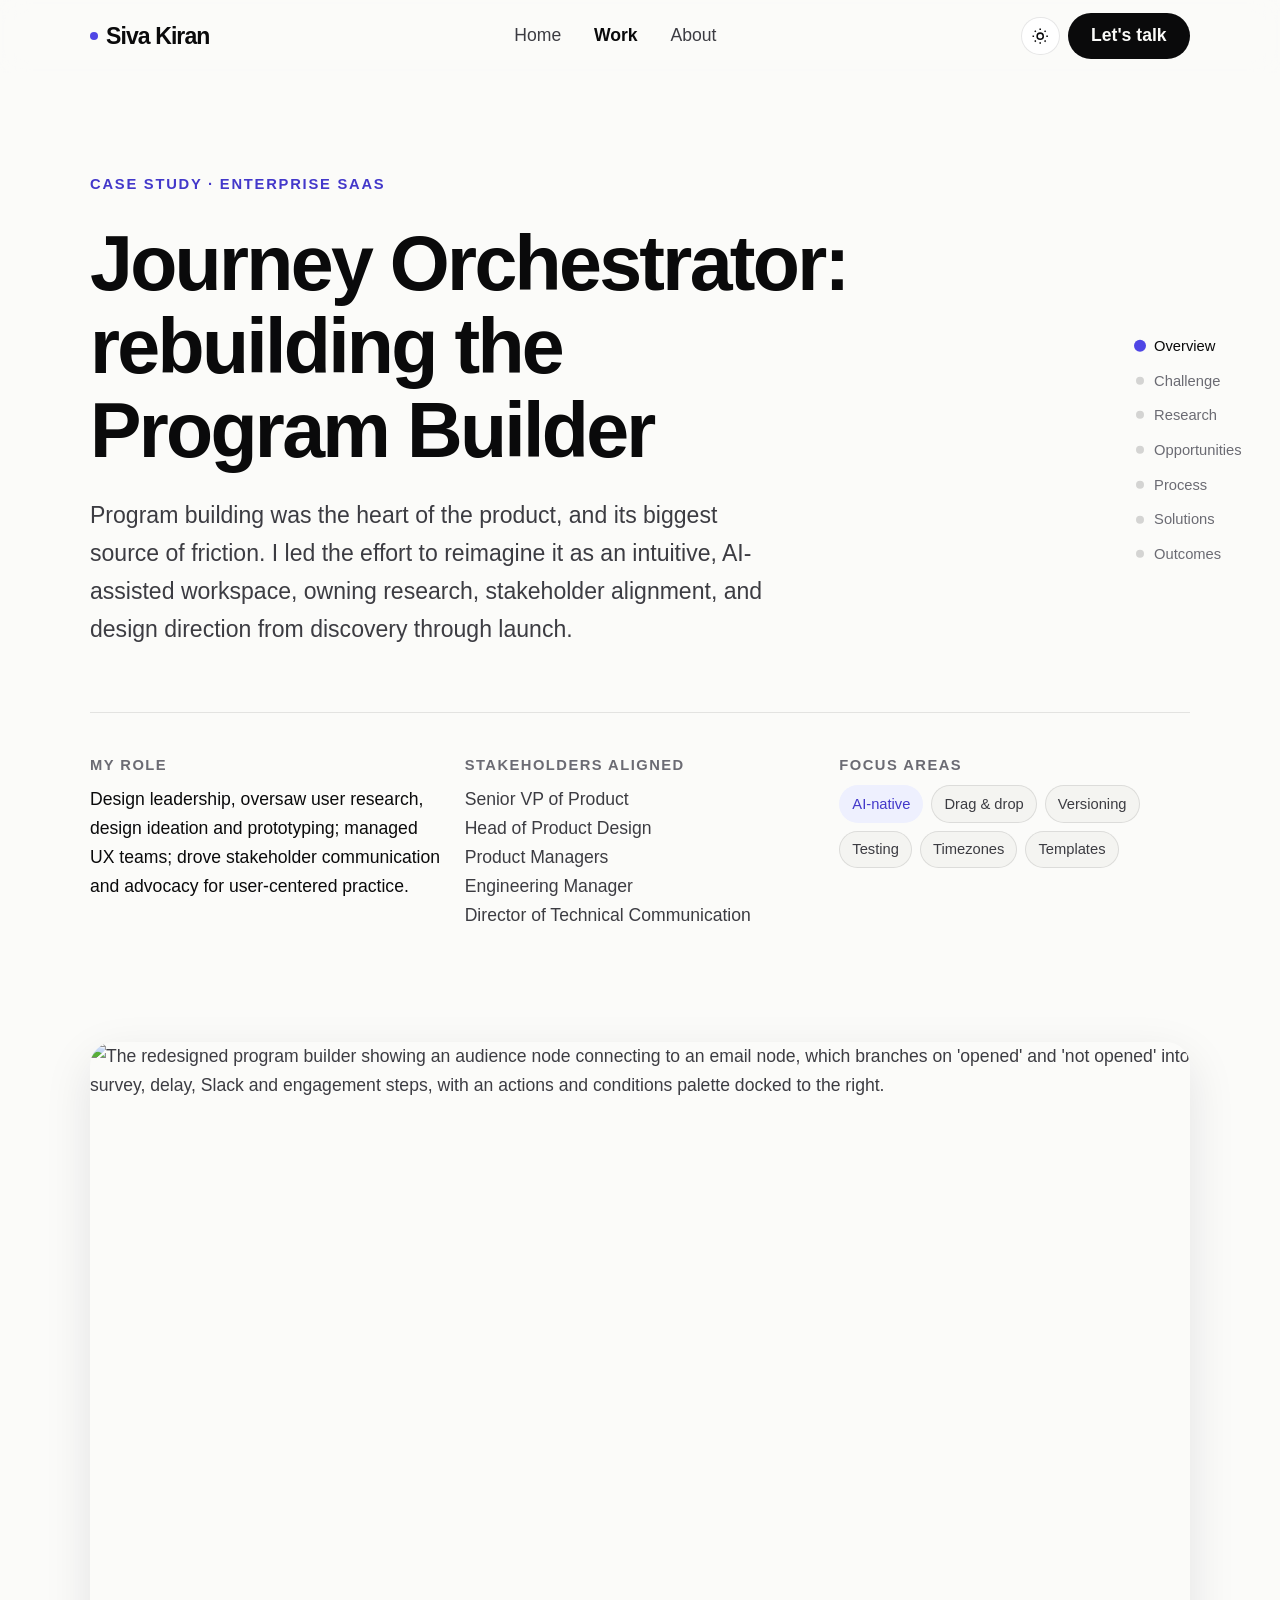
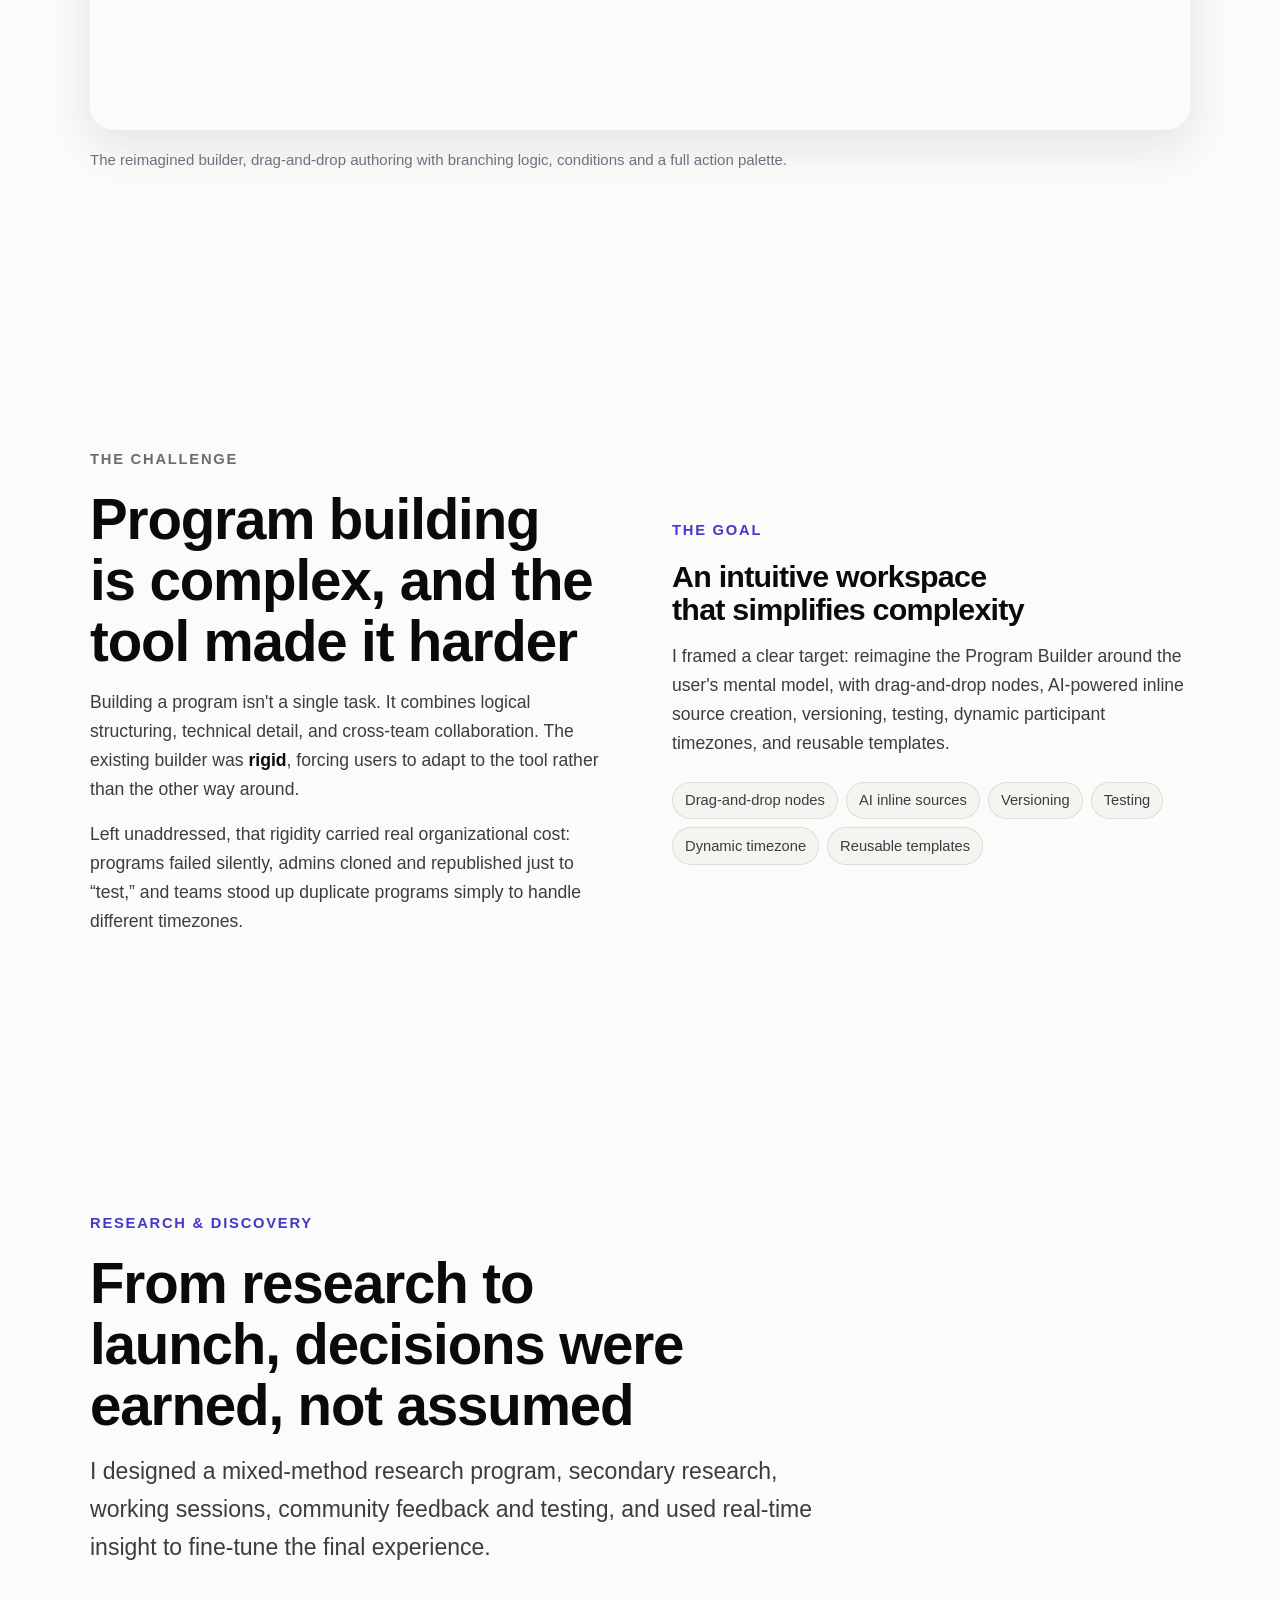
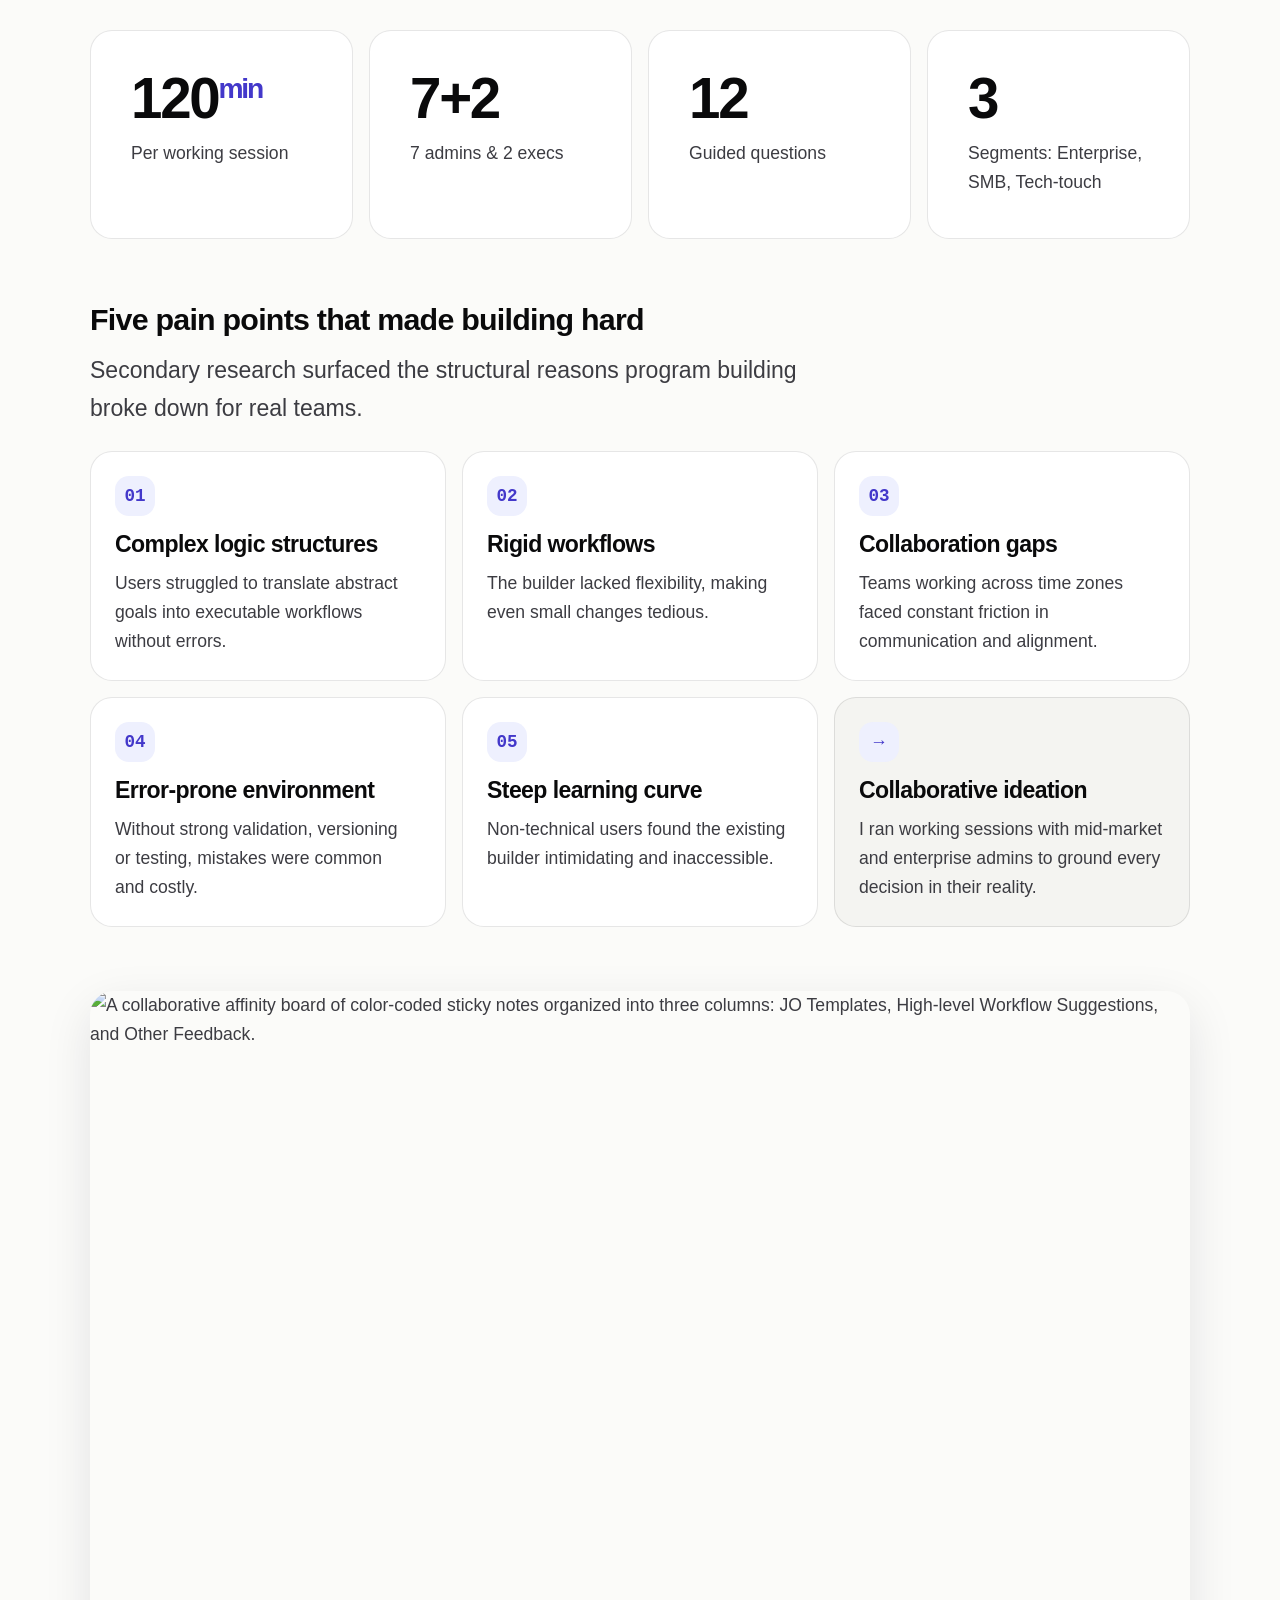
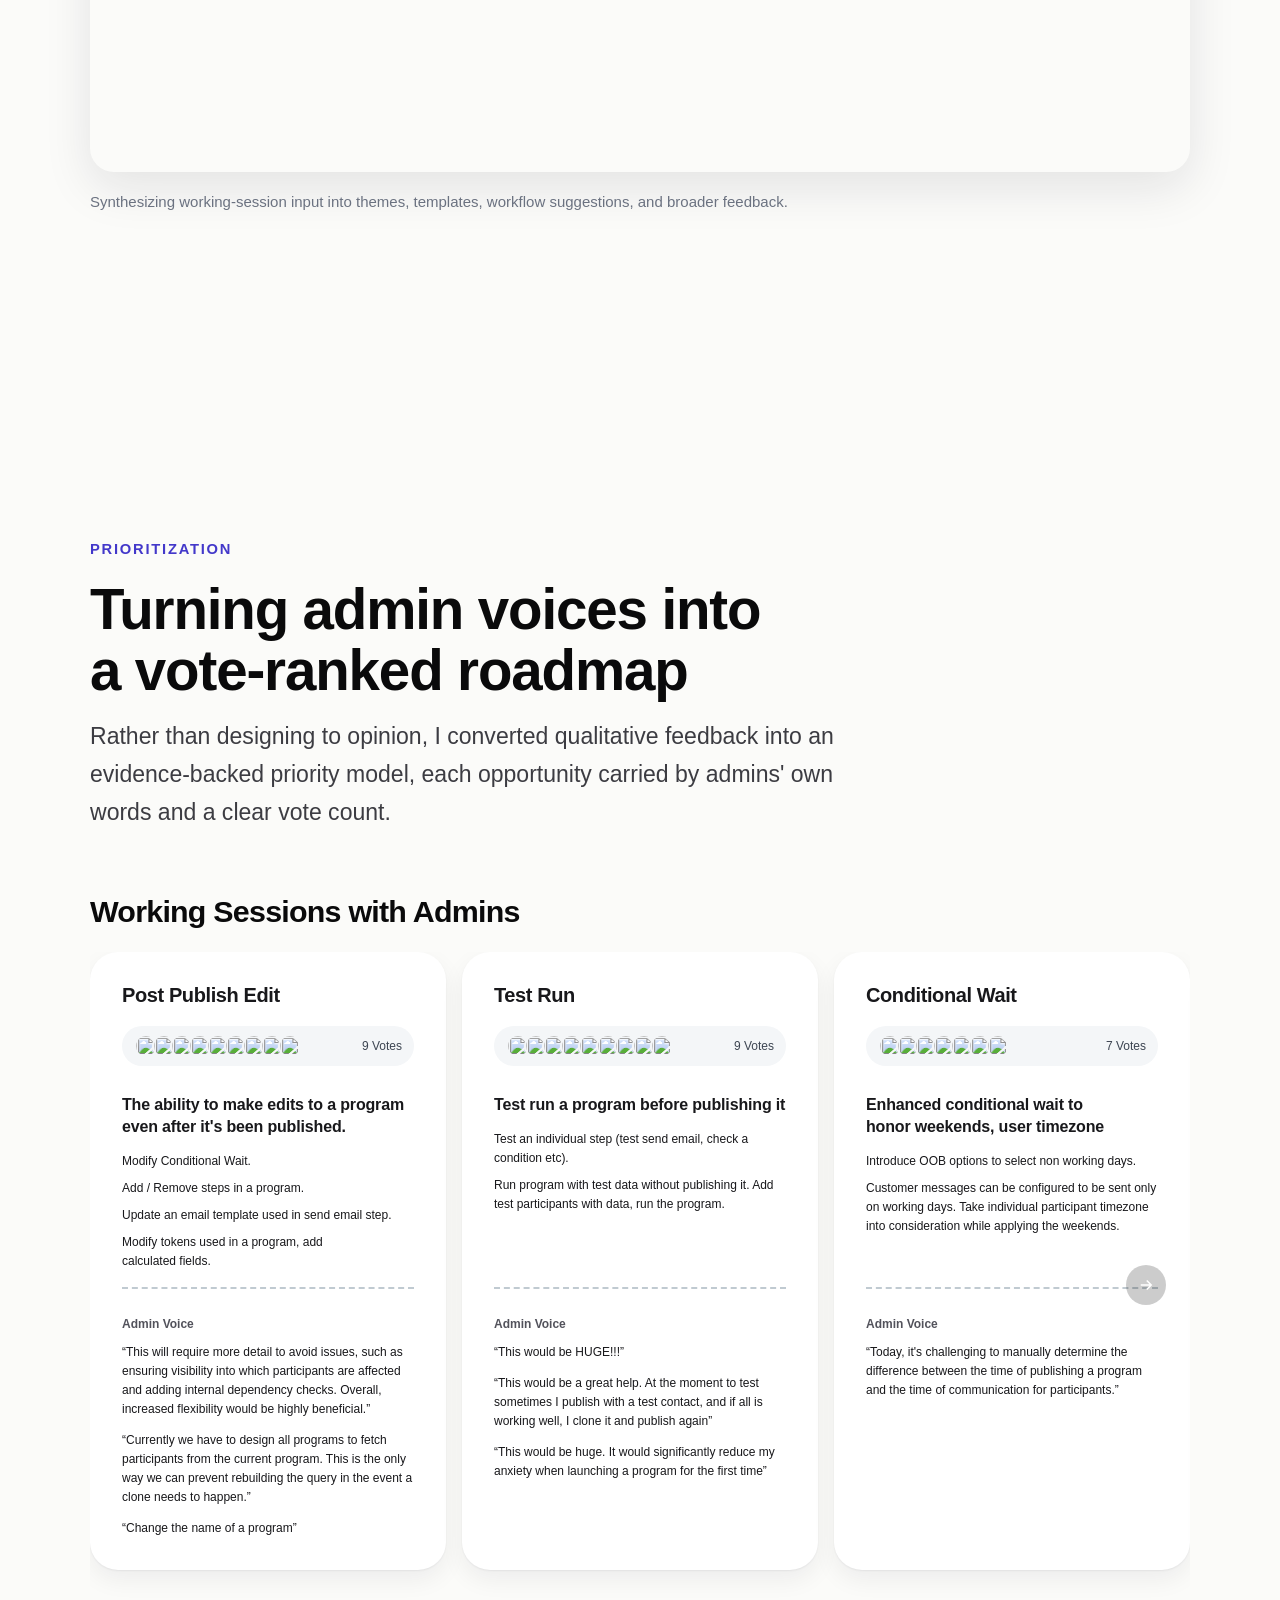
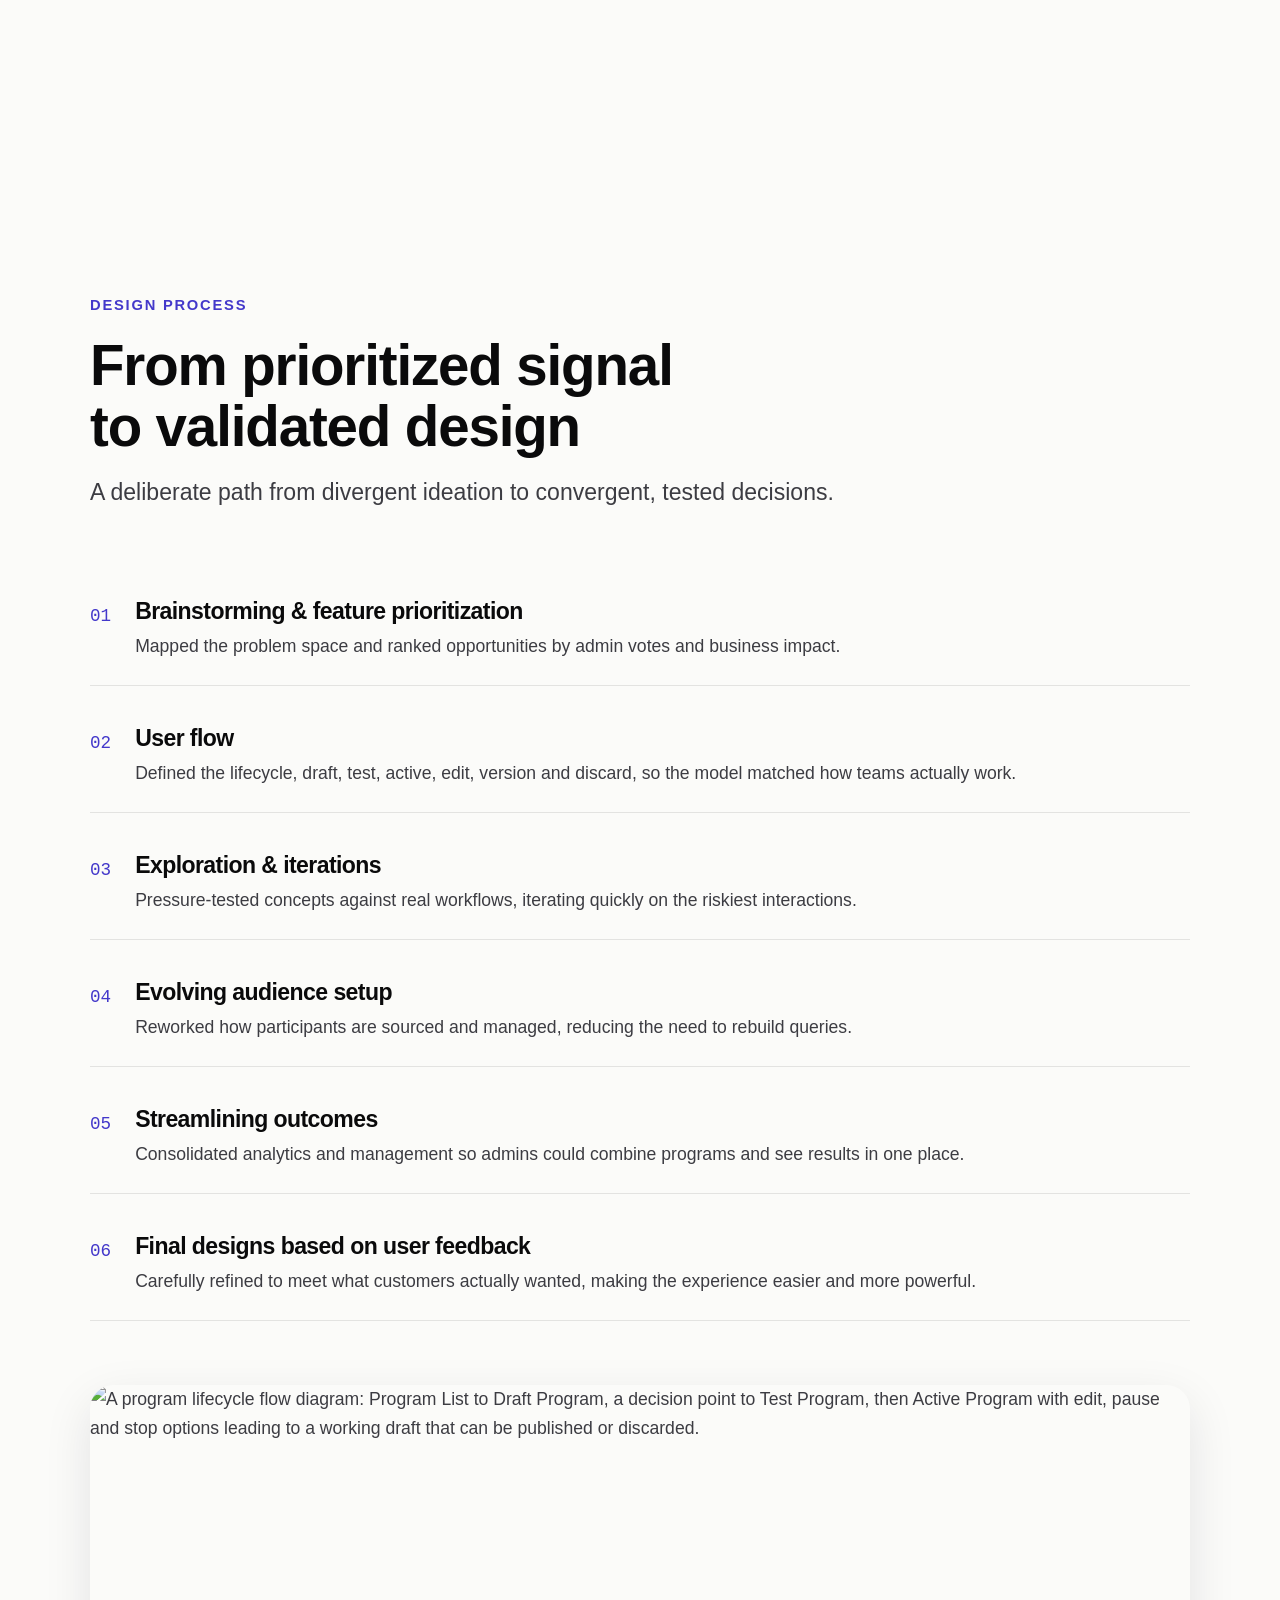
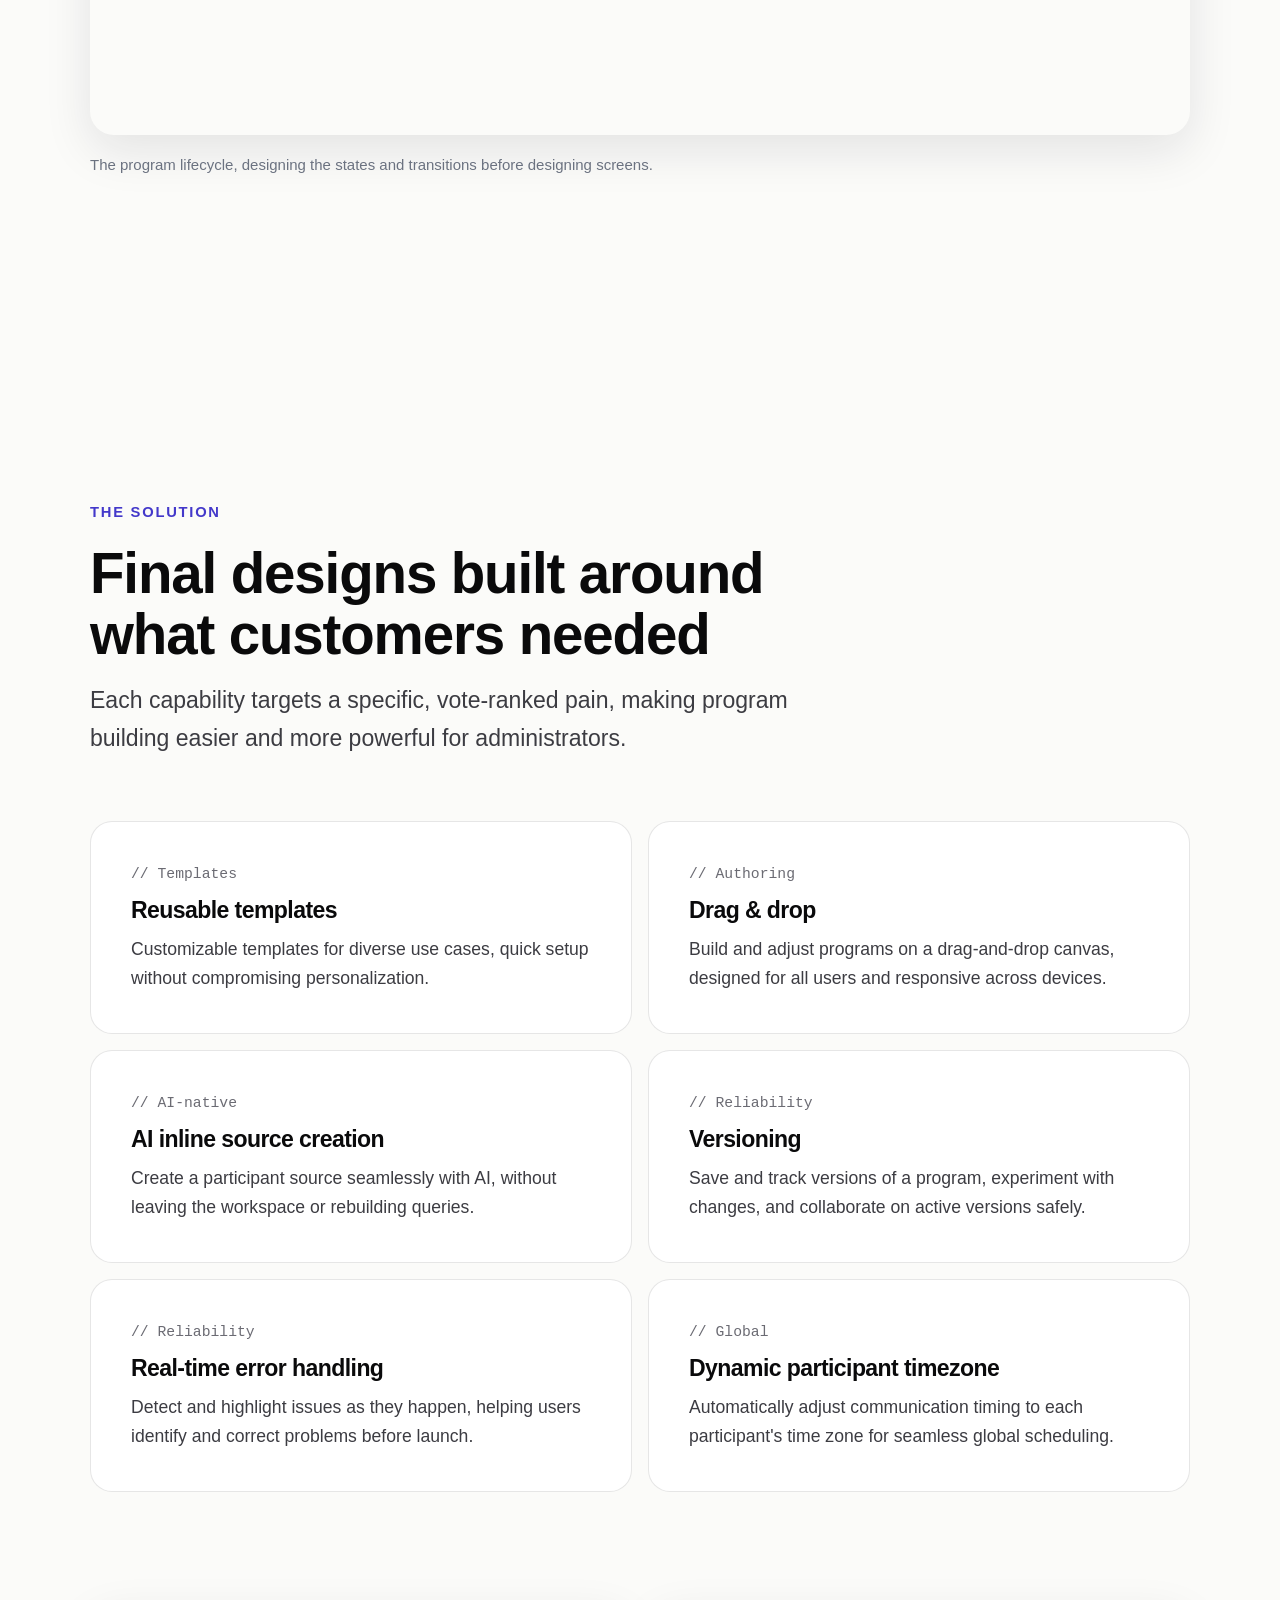
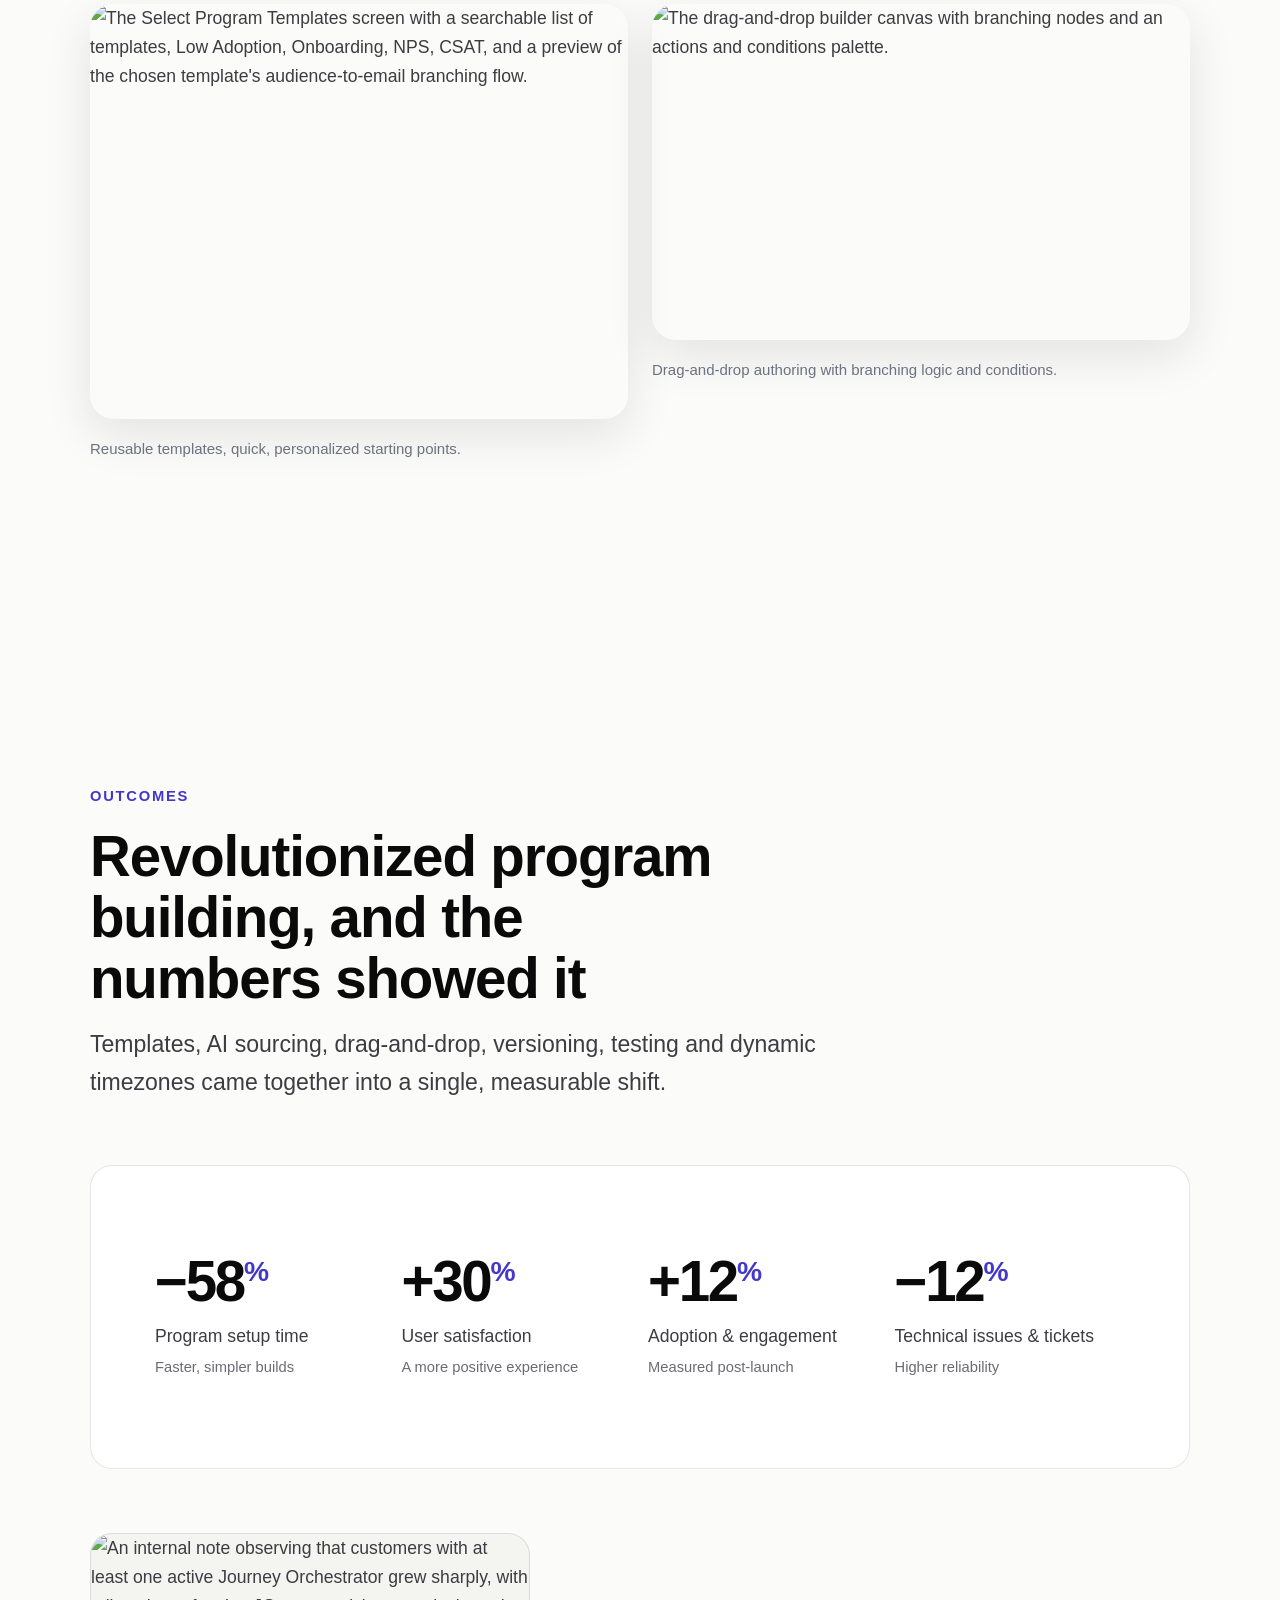
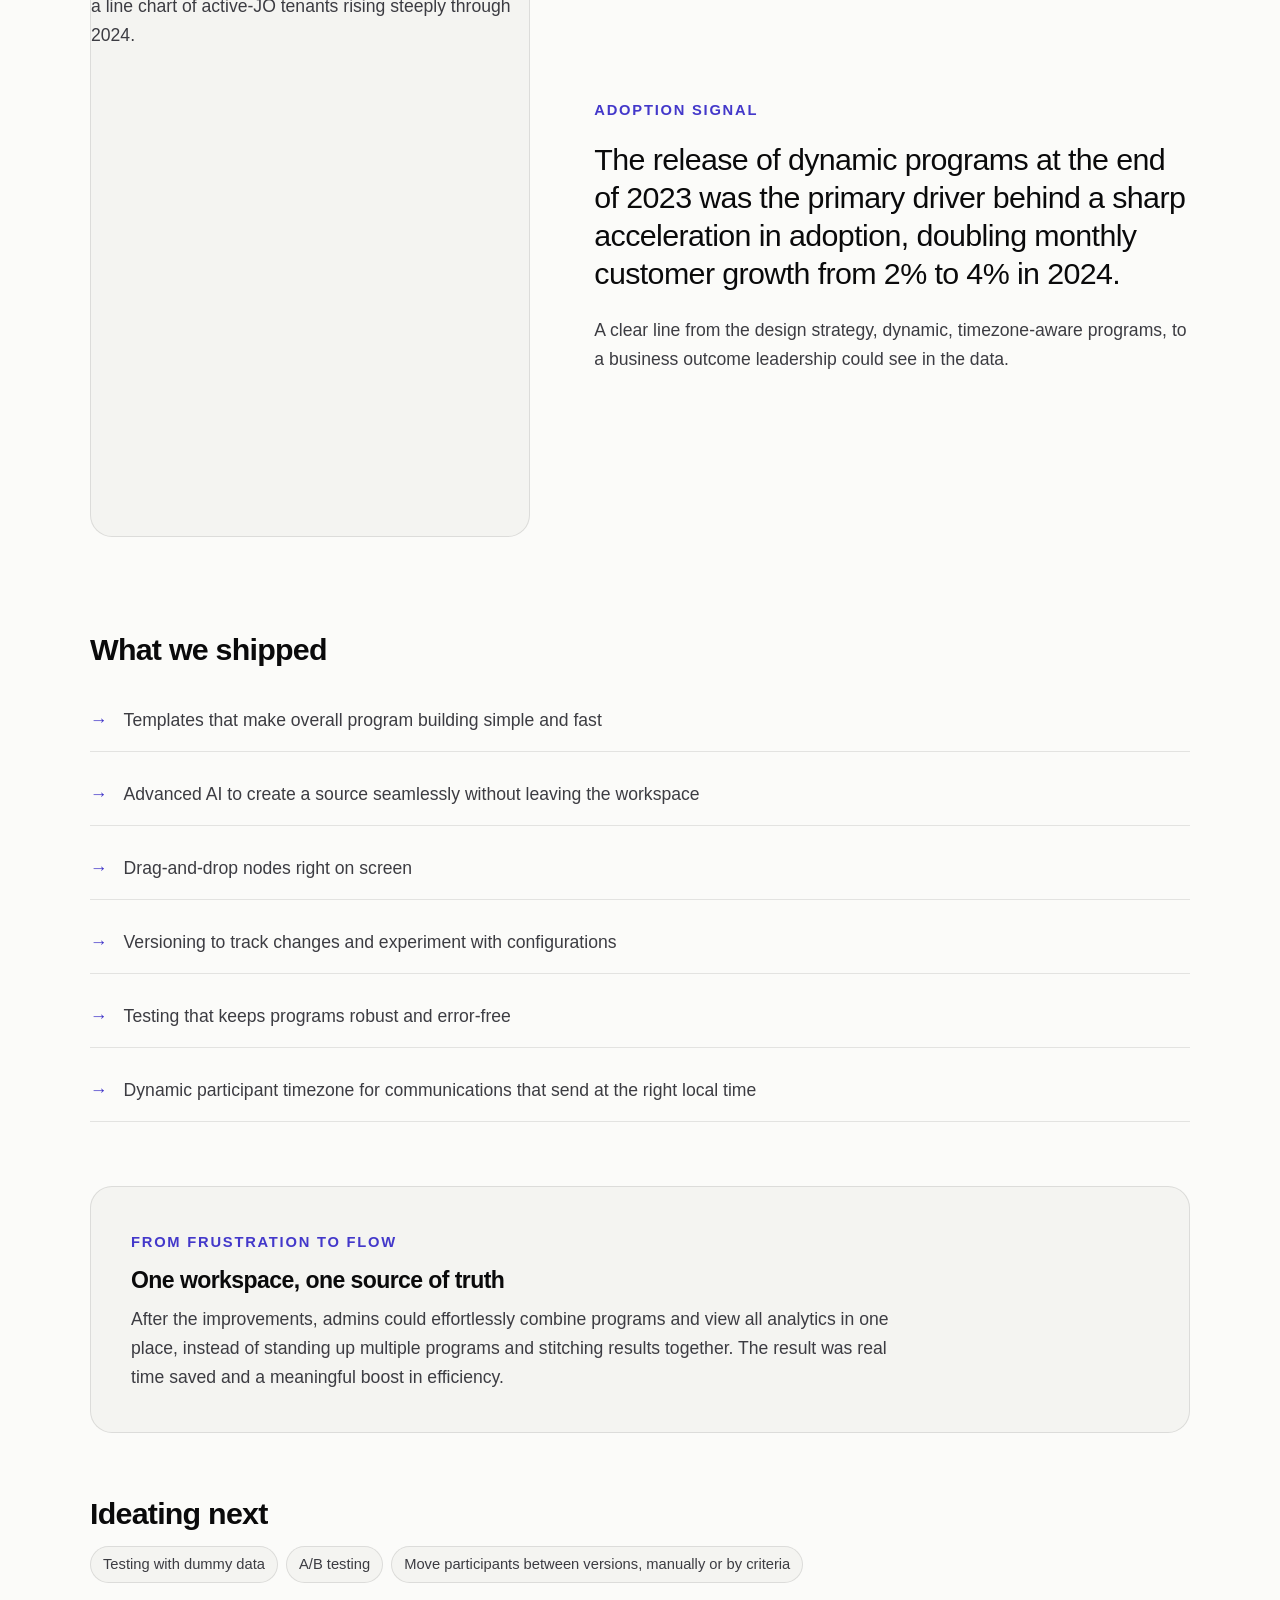
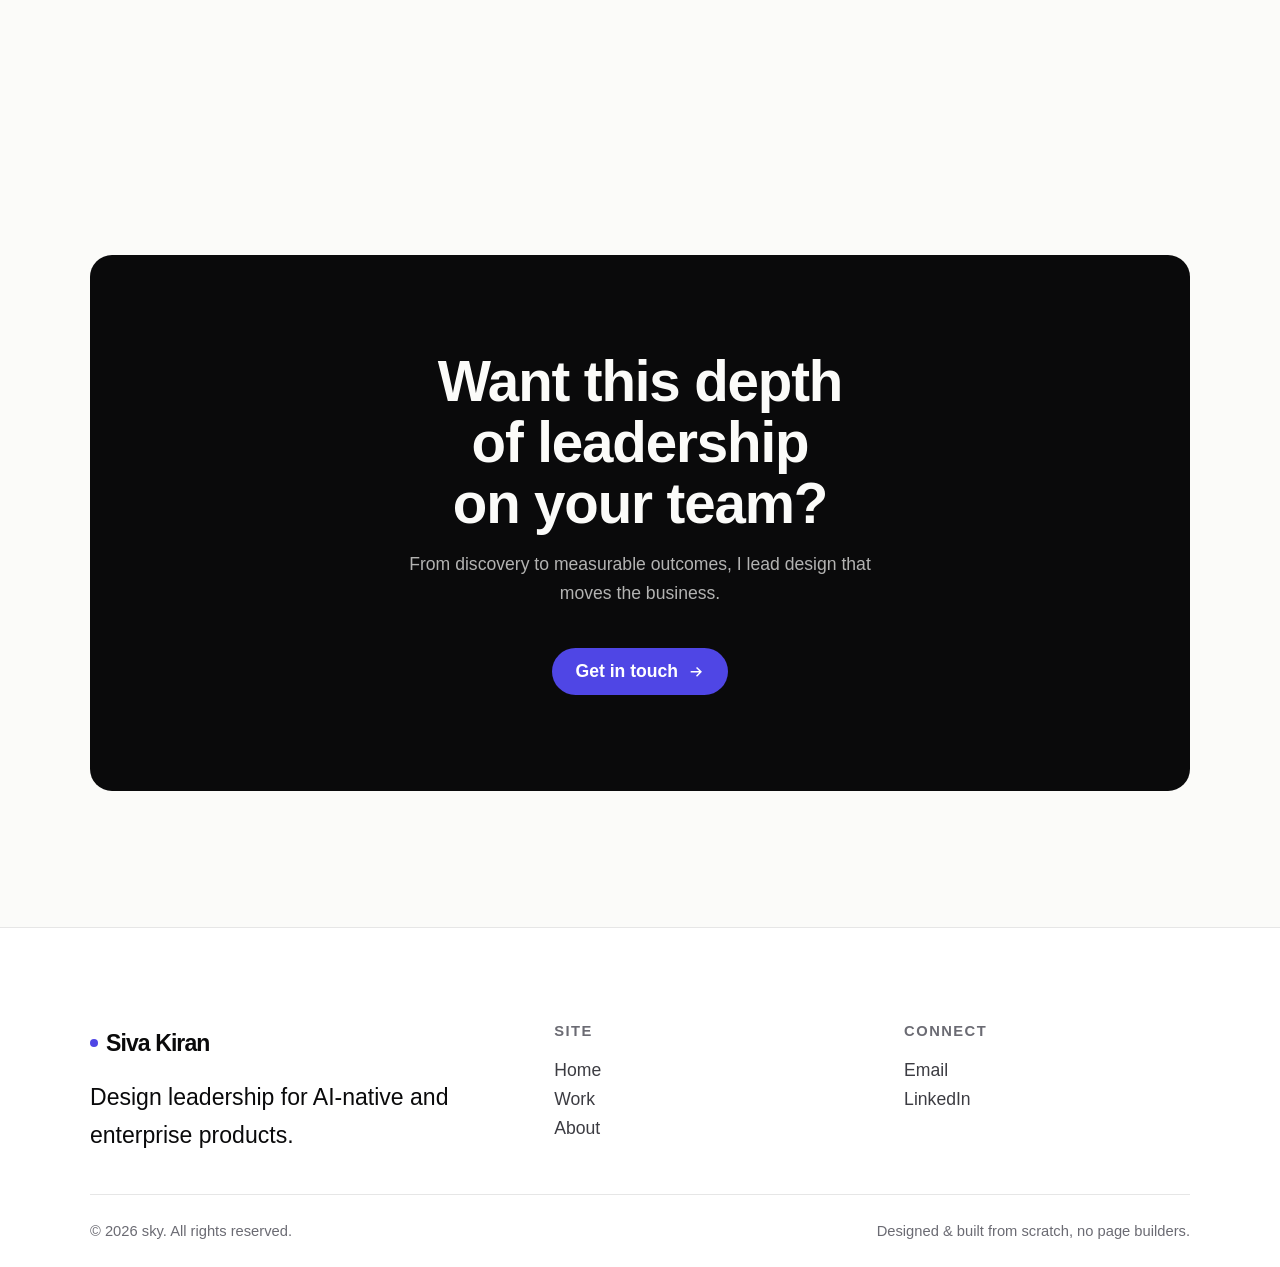
==== journey-orchestrator/index.html @ de702c40 "Refine Working Sessions carousel, fix image blur, eyebrow + branding - Carousel: Framer-style cards," ====
<!DOCTYPE html>
<html lang="en" class="no-js">
<head>
  <meta charset="UTF-8" />
  <meta name="viewport" content="width=device-width, initial-scale=1" />
  <title>Journey Orchestrator · Case Study · sky</title>
  <meta name="description" content="How I led the reinvention of Journey Orchestrator's Program Builder: mixed-method research, cross-functional alignment, an AI-assisted drag-and-drop workspace, versioning and testing, cutting setup time 58% and doubling monthly customer growth." />
  <meta name="author" content="sky" />
  <link rel="canonical" href="https://siva.design/journey-orchestrator" />
  <meta name="theme-color" content="#fbfbf9" media="(prefers-color-scheme: light)" />
  <meta name="theme-color" content="#08080a" media="(prefers-color-scheme: dark)" />

  <meta property="og:type" content="article" />
  <meta property="og:title" content="Journey Orchestrator · Case Study" />
  <meta property="og:description" content="Leading the reinvention of a rigid enterprise program builder into an AI-assisted workspace, with measurable business outcomes." />
  <meta property="og:url" content="https://siva.design/journey-orchestrator" />
  <meta property="og:image" content="https://siva.design/assets/program-builder.png" />
  <meta name="twitter:card" content="summary_large_image" />
  <meta name="twitter:title" content="Journey Orchestrator · Case Study" />
  <meta name="twitter:image" content="https://siva.design/assets/program-builder.png" />

  <script>document.documentElement.className = "js";</script>
  <link rel="preload" as="image" href="/assets/program-builder.png" />
  <link rel="stylesheet" href="/styles.css" />

  <script type="application/ld+json">
  {
    "@context": "https://schema.org",
    "@type": "Article",
    "headline": "Journey Orchestrator, Reinventing the Program Builder",
    "author": { "@type": "Person", "name": "sky" },
    "about": ["Enterprise SaaS", "AI-native product design", "Design systems", "UX strategy"],
    "description": "A design-leadership case study on rebuilding a rigid enterprise program builder into an intuitive, AI-assisted workspace."
  }
  </script>
</head>
<body>
  <a class="skip-link" href="#main">Skip to content</a>
  <div class="scroll-progress" data-scroll-progress aria-hidden="true"></div>

  <!-- NAV -->
  <header class="nav" data-nav>
    <div class="container nav__inner">
      <a class="brand" href="/" aria-label="Siva Kiran, home"><span class="brand__dot" aria-hidden="true"></span>Siva Kiran</a>
      <nav class="nav__links" data-nav-links aria-label="Primary">
        <a class="nav__link" href="/">Home</a>
        <a class="nav__link" href="/work" aria-current="page">Work</a>
        <a class="nav__link" href="/about">About</a>
      </nav>
      <div class="nav__actions">
        <button class="icon-btn theme-toggle" data-theme-toggle type="button" aria-label="Toggle color theme">
          <svg class="sun" viewBox="0 0 24 24" fill="none" stroke="currentColor" stroke-width="2" aria-hidden="true"><circle cx="12" cy="12" r="4"/><path d="M12 2v2M12 20v2M4.9 4.9l1.4 1.4M17.7 17.7l1.4 1.4M2 12h2M20 12h2M4.9 19.1l1.4-1.4M17.7 6.3l1.4-1.4"/></svg>
          <svg class="moon" viewBox="0 0 24 24" fill="none" stroke="currentColor" stroke-width="2" aria-hidden="true"><path d="M21 12.8A9 9 0 1 1 11.2 3a7 7 0 0 0 9.8 9.8Z"/></svg>
        </button>
        <a class="btn btn--primary" href="/contact">Let's talk</a>
        <button class="icon-btn nav__burger" data-burger type="button" aria-label="Open menu" aria-expanded="false">
          <svg viewBox="0 0 24 24" fill="none" stroke="currentColor" stroke-width="2" aria-hidden="true"><path d="M3 6h18M3 12h18M3 18h18"/></svg>
        </button>
      </div>
    </div>
  </header>

  <!-- Section progress nav -->
  <nav class="cs-progress" aria-label="Case study sections">
    <a data-section-link href="#overview"><span class="dot" aria-hidden="true"></span><span class="txt">Overview</span></a>
    <a data-section-link href="#challenge"><span class="dot" aria-hidden="true"></span><span class="txt">Challenge</span></a>
    <a data-section-link href="#research"><span class="dot" aria-hidden="true"></span><span class="txt">Research</span></a>
    <a data-section-link href="#opportunities"><span class="dot" aria-hidden="true"></span><span class="txt">Opportunities</span></a>
    <a data-section-link href="#process"><span class="dot" aria-hidden="true"></span><span class="txt">Process</span></a>
    <a data-section-link href="#solutions"><span class="dot" aria-hidden="true"></span><span class="txt">Solutions</span></a>
    <a data-section-link href="#outcomes"><span class="dot" aria-hidden="true"></span><span class="txt">Outcomes</span></a>
  </nav>

  <main id="main">
    <!-- HERO / OVERVIEW -->
    <article>
      <section class="cs-hero" id="overview">
        <div class="container">
          <span class="eyebrow eyebrow--accent" data-reveal>Case Study · Enterprise SaaS</span>
          <h1 data-reveal style="max-width:18ch;margin-top:var(--space-lg)">Journey Orchestrator: rebuilding the Program Builder</h1>
          <p class="hero__lead measure" data-reveal>
            Program building was the heart of the product, and its biggest source of friction. I led the effort to
            reimagine it as an intuitive, AI-assisted workspace, owning research, stakeholder alignment, and design
            direction from discovery through launch.
          </p>

          <div class="cs-hero__meta" data-stagger>
            <div data-reveal>
              <div class="cs-meta__label">My role</div>
              <div class="cs-meta__value">Design leadership, oversaw user research, design ideation and prototyping; managed UX teams; drove stakeholder communication and advocacy for user-centered practice.</div>
            </div>
            <div data-reveal>
              <div class="cs-meta__label">Stakeholders aligned</div>
              <div class="cs-meta__value">
                <ul>
                  <li>Senior VP of Product</li>
                  <li>Head of Product Design</li>
                  <li>Product Managers</li>
                  <li>Engineering Manager</li>
                  <li>Director of Technical Communication</li>
                </ul>
              </div>
            </div>
            <div data-reveal>
              <div class="cs-meta__label">Focus areas</div>
              <div class="cs-meta__value">
                <div class="tag-row">
                  <span class="pill pill--accent">AI-native</span>
                  <span class="pill">Drag &amp; drop</span>
                  <span class="pill">Versioning</span>
                  <span class="pill">Testing</span>
                  <span class="pill">Timezones</span>
                  <span class="pill">Templates</span>
                </div>
              </div>
            </div>
          </div>
        </div>
      </section>

      <!-- Hero image -->
      <section class="container" style="margin-bottom:var(--section-y)">
        <figure class="figure" data-reveal>
          <img src="/assets/program-builder.png" width="1800" height="1125"
               alt="The redesigned program builder showing an audience node connecting to an email node, which branches on 'opened' and 'not opened' into survey, delay, Slack and engagement steps, with an actions and conditions palette docked to the right." />
          <figcaption>The reimagined builder, drag-and-drop authoring with branching logic, conditions and a full action palette.</figcaption>
        </figure>
      </section>

      <!-- CHALLENGE + GOAL -->
      <section class="section" id="challenge">
        <div class="container">
          <div class="feature-row">
            <div class="feature-row__text" data-reveal>
              <span class="eyebrow">The challenge</span>
              <h2>Program building is complex, and the tool made it harder</h2>
              <p>Building a program isn't a single task. It combines logical structuring, technical detail, and cross-team collaboration. The existing builder was <strong>rigid</strong>, forcing users to adapt to the tool rather than the other way around.</p>
              <p>Left unaddressed, that rigidity carried real organizational cost: programs failed silently, admins cloned and republished just to &ldquo;test,&rdquo; and teams stood up duplicate programs simply to handle different timezones.</p>
            </div>
            <div class="feature-row__text" data-reveal>
              <span class="eyebrow eyebrow--accent">The goal</span>
              <h3 style="margin-top:var(--space-md)">An intuitive workspace that simplifies complexity</h3>
              <p>I framed a clear target: reimagine the Program Builder around the user's mental model, with drag-and-drop nodes, AI-powered inline source creation, versioning, testing, dynamic participant timezones, and reusable templates.</p>
              <div class="tag-row" style="margin-top:var(--space-lg)">
                <span class="pill">Drag-and-drop nodes</span>
                <span class="pill">AI inline sources</span>
                <span class="pill">Versioning</span>
                <span class="pill">Testing</span>
                <span class="pill">Dynamic timezone</span>
                <span class="pill">Reusable templates</span>
              </div>
            </div>
          </div>
        </div>
      </section>

      <!-- RESEARCH -->
      <section class="section" id="research">
        <div class="container">
          <div class="section-head" data-reveal>
            <span class="eyebrow eyebrow--accent">Research &amp; discovery</span>
            <h2>From research to launch, decisions were earned, not assumed</h2>
            <p>I designed a mixed-method research program, secondary research, working sessions, community feedback and testing, and used real-time insight to fine-tune the final experience.</p>
          </div>

          <!-- Research stats -->
          <div class="grid grid--metrics" data-stagger style="margin-bottom:var(--space-2xl)">
            <div class="card stat" data-reveal>
              <div class="stat__value"><span data-count="120">0</span><span class="unit">min</span></div>
              <div class="stat__label">Per working session</div>
            </div>
            <div class="card stat" data-reveal>
              <div class="stat__value">7+2</div>
              <div class="stat__label">7 admins &amp; 2 execs</div>
            </div>
            <div class="card stat" data-reveal>
              <div class="stat__value"><span data-count="12">0</span></div>
              <div class="stat__label">Guided questions</div>
            </div>
            <div class="card stat" data-reveal>
              <div class="stat__value">3</div>
              <div class="stat__label">Segments: Enterprise, SMB, Tech-touch</div>
            </div>
          </div>

          <!-- Pain points -->
          <div class="section-head" data-reveal style="margin-bottom:var(--space-lg)">
            <h3>Five pain points that made building hard</h3>
            <p class="measure">Secondary research surfaced the structural reasons program building broke down for real teams.</p>
          </div>
          <div class="pain-grid" data-stagger>
            <article class="card pain-card" data-reveal>
              <div class="pain-card__icon" aria-hidden="true">01</div>
              <h3>Complex logic structures</h3>
              <p>Users struggled to translate abstract goals into executable workflows without errors.</p>
            </article>
            <article class="card pain-card" data-reveal>
              <div class="pain-card__icon" aria-hidden="true">02</div>
              <h3>Rigid workflows</h3>
              <p>The builder lacked flexibility, making even small changes tedious.</p>
            </article>
            <article class="card pain-card" data-reveal>
              <div class="pain-card__icon" aria-hidden="true">03</div>
              <h3>Collaboration gaps</h3>
              <p>Teams working across time zones faced constant friction in communication and alignment.</p>
            </article>
            <article class="card pain-card" data-reveal>
              <div class="pain-card__icon" aria-hidden="true">04</div>
              <h3>Error-prone environment</h3>
              <p>Without strong validation, versioning or testing, mistakes were common and costly.</p>
            </article>
            <article class="card pain-card" data-reveal>
              <div class="pain-card__icon" aria-hidden="true">05</div>
              <h3>Steep learning curve</h3>
              <p>Non-technical users found the existing builder intimidating and inaccessible.</p>
            </article>
            <article class="card pain-card" data-reveal style="background:var(--surface-2)">
              <div class="pain-card__icon" aria-hidden="true">→</div>
              <h3>Collaborative ideation</h3>
              <p>I ran working sessions with mid-market and enterprise admins to ground every decision in their reality.</p>
            </article>
          </div>

          <figure class="figure figure--pad" data-reveal style="margin-top:var(--space-2xl)">
            <img src="/assets/brainstorming-board.jpg" width="1800" height="1278" loading="lazy"
                 alt="A collaborative affinity board of color-coded sticky notes organized into three columns: JO Templates, High-level Workflow Suggestions, and Other Feedback." />
            <figcaption>Synthesizing working-session input into themes, templates, workflow suggestions, and broader feedback.</figcaption>
          </figure>
        </div>
      </section>

      <!-- OPPORTUNITIES (vote-ranked) -->
      <section class="section" id="opportunities">
        <div class="container">
          <div class="section-head" data-reveal>
            <span class="eyebrow eyebrow--accent">Prioritization</span>
            <h2>Turning admin voices into a vote-ranked roadmap</h2>
            <p>Rather than designing to opinion, I converted qualitative feedback into an evidence-backed priority model, each opportunity carried by admins' own words and a clear vote count.</p>
          </div>

          <div data-reveal>
            <div class="sessions__bar">
              <h3>Working Sessions with Admins</h3>
            </div>
            <div class="working-sessions-carousel" data-carousel-wrap>
              <div class="working-sessions-track" data-admin-carousel role="list" tabindex="0" aria-label="Admin working-session opportunities, vote-ranked">
                <article class="working-session-card" data-carousel-card role="listitem" aria-label="1 of 10">
                  <h3 class="session-title">Post Publish Edit</h3>
                  <div class="session-votes-bar">
                    <div class="session-avatars" aria-hidden="true"><img class="session-avatar" src="/assets/avatars/a1.png" width="24" height="24" alt="" loading="lazy"><img class="session-avatar" src="/assets/avatars/a2.png" width="24" height="24" alt="" loading="lazy"><img class="session-avatar" src="/assets/avatars/a3.png" width="24" height="24" alt="" loading="lazy"><img class="session-avatar" src="/assets/avatars/a4.png" width="24" height="24" alt="" loading="lazy"><img class="session-avatar" src="/assets/avatars/a5.png" width="24" height="24" alt="" loading="lazy"><img class="session-avatar" src="/assets/avatars/a6.png" width="24" height="24" alt="" loading="lazy"><img class="session-avatar" src="/assets/avatars/a7.png" width="24" height="24" alt="" loading="lazy"><img class="session-avatar" src="/assets/avatars/a8.png" width="24" height="24" alt="" loading="lazy"><img class="session-avatar" src="/assets/avatars/a9.png" width="24" height="24" alt="" loading="lazy"></div>
                    <span class="session-votes-count">9 Votes</span>
                  </div>
                  <div class="session-content">
                    <h4 class="session-content-title">The ability to make edits to a program even after it's been published.</h4>
                    <div class="session-content-body"><p>Modify Conditional Wait.</p><p>Add / Remove steps in a program.</p><p>Update an email template used in send email step.</p><p>Modify tokens used in a program, add calculated fields.</p></div>
                  </div>
                  <hr class="session-divider">
                  <div class="admin-voice">
                    <p class="admin-voice-title">Admin Voice</p>
                    <div class="admin-voice-text"><p>&ldquo;This will require more detail to avoid issues, such as ensuring visibility into which participants are affected and adding internal dependency checks. Overall, increased flexibility would be highly beneficial.&rdquo;</p><p>&ldquo;Currently we have to design all programs to fetch participants from the current program. This is the only way we can prevent rebuilding the query in the event a clone needs to happen.&rdquo;</p><p>&ldquo;Change the name of a program&rdquo;</p></div>
                  </div>
                </article>
                <article class="working-session-card" data-carousel-card role="listitem" aria-label="2 of 10">
                  <h3 class="session-title">Test Run</h3>
                  <div class="session-votes-bar">
                    <div class="session-avatars" aria-hidden="true"><img class="session-avatar" src="/assets/avatars/a1.png" width="24" height="24" alt="" loading="lazy"><img class="session-avatar" src="/assets/avatars/a2.png" width="24" height="24" alt="" loading="lazy"><img class="session-avatar" src="/assets/avatars/a3.png" width="24" height="24" alt="" loading="lazy"><img class="session-avatar" src="/assets/avatars/a4.png" width="24" height="24" alt="" loading="lazy"><img class="session-avatar" src="/assets/avatars/a5.png" width="24" height="24" alt="" loading="lazy"><img class="session-avatar" src="/assets/avatars/a6.png" width="24" height="24" alt="" loading="lazy"><img class="session-avatar" src="/assets/avatars/a7.png" width="24" height="24" alt="" loading="lazy"><img class="session-avatar" src="/assets/avatars/a8.png" width="24" height="24" alt="" loading="lazy"><img class="session-avatar" src="/assets/avatars/a9.png" width="24" height="24" alt="" loading="lazy"></div>
                    <span class="session-votes-count">9 Votes</span>
                  </div>
                  <div class="session-content">
                    <h4 class="session-content-title">Test run a program before publishing it</h4>
                    <div class="session-content-body"><p>Test an individual step (test send email, check a condition etc).</p><p>Run program with test data without publishing it. Add test participants with data, run the program.</p></div>
                  </div>
                  <hr class="session-divider">
                  <div class="admin-voice">
                    <p class="admin-voice-title">Admin Voice</p>
                    <div class="admin-voice-text"><p>&ldquo;This would be HUGE!!!&rdquo;</p><p>&ldquo;This would be a great help. At the moment to test sometimes I publish with a test contact, and if all is working well, I clone it and publish again&rdquo;</p><p>&ldquo;This would be huge. It would significantly reduce my anxiety when launching a program for the first time&rdquo;</p></div>
                  </div>
                </article>
                <article class="working-session-card" data-carousel-card role="listitem" aria-label="3 of 10">
                  <h3 class="session-title">Conditional Wait</h3>
                  <div class="session-votes-bar">
                    <div class="session-avatars" aria-hidden="true"><img class="session-avatar" src="/assets/avatars/a1.png" width="24" height="24" alt="" loading="lazy"><img class="session-avatar" src="/assets/avatars/a2.png" width="24" height="24" alt="" loading="lazy"><img class="session-avatar" src="/assets/avatars/a3.png" width="24" height="24" alt="" loading="lazy"><img class="session-avatar" src="/assets/avatars/a4.png" width="24" height="24" alt="" loading="lazy"><img class="session-avatar" src="/assets/avatars/a5.png" width="24" height="24" alt="" loading="lazy"><img class="session-avatar" src="/assets/avatars/a6.png" width="24" height="24" alt="" loading="lazy"><img class="session-avatar" src="/assets/avatars/a7.png" width="24" height="24" alt="" loading="lazy"></div>
                    <span class="session-votes-count">7 Votes</span>
                  </div>
                  <div class="session-content">
                    <h4 class="session-content-title">Enhanced conditional wait to honor weekends, user timezone</h4>
                    <div class="session-content-body"><p>Introduce OOB options to select non working days.</p><p>Customer messages can be configured to be sent only on working days. Take individual participant timezone into consideration while applying the weekends.</p></div>
                  </div>
                  <hr class="session-divider">
                  <div class="admin-voice">
                    <p class="admin-voice-title">Admin Voice</p>
                    <div class="admin-voice-text"><p>&ldquo;Today, it's challenging to manually determine the difference between the time of publishing a program and the time of communication for participants.&rdquo;</p></div>
                  </div>
                </article>
                <article class="working-session-card" data-carousel-card role="listitem" aria-label="4 of 10">
                  <h3 class="session-title">Edit Draft Program</h3>
                  <div class="session-votes-bar">
                    <div class="session-avatars" aria-hidden="true"><img class="session-avatar" src="/assets/avatars/a1.png" width="24" height="24" alt="" loading="lazy"><img class="session-avatar" src="/assets/avatars/a2.png" width="24" height="24" alt="" loading="lazy"><img class="session-avatar" src="/assets/avatars/a3.png" width="24" height="24" alt="" loading="lazy"><img class="session-avatar" src="/assets/avatars/a4.png" width="24" height="24" alt="" loading="lazy"><img class="session-avatar" src="/assets/avatars/a5.png" width="24" height="24" alt="" loading="lazy"></div>
                    <span class="session-votes-count">5 Votes</span>
                  </div>
                  <div class="session-content">
                    <h4 class="session-content-title">Change steps in program without deleting all subsequent steps</h4>
                    <div class="session-content-body"><p>While configuring a program (Draft state), ability to easily add a step anywhere and retain configuration when a step is to be re arranged within the program.</p></div>
                  </div>
                  <hr class="session-divider">
                  <div class="admin-voice">
                    <p class="admin-voice-title">Admin Voice</p>
                    <div class="admin-voice-text"><p>&ldquo;This would help prevent errors as adding or rearranging steps without losing configurations, increases the risk of misconfigurations while building huge programs where multiple steps are involved.&rdquo;</p></div>
                  </div>
                </article>
                <article class="working-session-card" data-carousel-card role="listitem" aria-label="5 of 10">
                  <h3 class="session-title">Surveys</h3>
                  <div class="session-votes-bar">
                    <div class="session-avatars" aria-hidden="true"><img class="session-avatar" src="/assets/avatars/a1.png" width="24" height="24" alt="" loading="lazy"><img class="session-avatar" src="/assets/avatars/a2.png" width="24" height="24" alt="" loading="lazy"><img class="session-avatar" src="/assets/avatars/a3.png" width="24" height="24" alt="" loading="lazy"><img class="session-avatar" src="/assets/avatars/a4.png" width="24" height="24" alt="" loading="lazy"></div>
                    <span class="session-votes-count">4 Votes</span>
                  </div>
                  <div class="session-content">
                    <h4 class="session-content-title">Embed surveys within email chain</h4>
                    <div class="session-content-body"><p>Introduce a generic editor that is model agnostic.</p><p>Allow embedding surveys in a email step in any program.</p></div>
                  </div>
                  <hr class="session-divider">
                  <div class="admin-voice">
                    <p class="admin-voice-title">Admin Voice</p>
                    <div class="admin-voice-text"><p>&ldquo;The reason this would be so important is because then I could use other features form the email step program that I can't get in a survey model program (eg, I can't use calculated fields in the conditional wait of a survey model program, to stop reminders from sending out if certain criteria is met)&rdquo;</p></div>
                  </div>
                </article>
                <article class="working-session-card" data-carousel-card role="listitem" aria-label="6 of 10">
                  <h3 class="session-title">Participant Timezone</h3>
                  <div class="session-votes-bar">
                    <div class="session-avatars" aria-hidden="true"><img class="session-avatar" src="/assets/avatars/a1.png" width="24" height="24" alt="" loading="lazy"><img class="session-avatar" src="/assets/avatars/a2.png" width="24" height="24" alt="" loading="lazy"><img class="session-avatar" src="/assets/avatars/a3.png" width="24" height="24" alt="" loading="lazy"><img class="session-avatar" src="/assets/avatars/a4.png" width="24" height="24" alt="" loading="lazy"></div>
                    <span class="session-votes-count">4 Votes</span>
                  </div>
                  <div class="session-content">
                    <h4 class="session-content-title">Schedule programs in user timezone, run multiple times a day</h4>
                    <div class="session-content-body"><p>Allow running a program multiple times in a day at specific pre configured hours. The program schedule is adjusted automatically based on the participant timezone. This would allow calculated fields, reports to use the latest data.</p></div>
                  </div>
                  <hr class="session-divider">
                  <div class="admin-voice">
                    <p class="admin-voice-title">Admin Voice</p>
                    <div class="admin-voice-text"><p>&ldquo;Timezones would be huge. Currently we have to do multiple programs to handle timezones.&rdquo;</p><p>&ldquo;Participant timezone would be the most used of these ideas&rdquo;</p><p>&ldquo;Multiple times per day would be super useful&rdquo;</p></div>
                  </div>
                </article>
                <article class="working-session-card" data-carousel-card role="listitem" aria-label="7 of 10">
                  <h3 class="session-title">Notifications</h3>
                  <div class="session-votes-bar">
                    <div class="session-avatars" aria-hidden="true"><img class="session-avatar" src="/assets/avatars/a1.png" width="24" height="24" alt="" loading="lazy"><img class="session-avatar" src="/assets/avatars/a2.png" width="24" height="24" alt="" loading="lazy"><img class="session-avatar" src="/assets/avatars/a3.png" width="24" height="24" alt="" loading="lazy"></div>
                    <span class="session-votes-count">3 Votes</span>
                  </div>
                  <div class="session-content">
                    <h4 class="session-content-title">Success and Failure Notifications</h4>
                    <div class="session-content-body"><p>Just like all other features of the product that run jobs (eg, Rules Engine, Data Designer, Connectors...), JO should also have notification ability to notify admins of successful runs or failures of participant sources and/or programs.</p></div>
                  </div>
                  <hr class="session-divider">
                  <div class="admin-voice">
                    <p class="admin-voice-title">Admin Voice</p>
                    <div class="admin-voice-text"><p>&ldquo;Current process is incredibly inefficient and frequently results in seasoned admins having missed a program silently failing or not running at all.&rdquo;</p></div>
                  </div>
                </article>
                <article class="working-session-card" data-carousel-card role="listitem" aria-label="8 of 10">
                  <h3 class="session-title">True Branching</h3>
                  <div class="session-votes-bar">
                    <div class="session-avatars" aria-hidden="true"><img class="session-avatar" src="/assets/avatars/a1.png" width="24" height="24" alt="" loading="lazy"></div>
                    <span class="session-votes-count">1 Vote</span>
                  </div>
                  <div class="session-content">
                    <h4 class="session-content-title">Ability to branch a program (beyond yes/no)</h4>
                    <div class="session-content-body"><p>Support for branching, allowing a conditional wait to have more than two outcomes. Each branch can follow its own path independently, without needing to return to the main flow in a single step.</p></div>
                  </div>
                  <hr class="session-divider">
                  <div class="admin-voice">
                    <p class="admin-voice-title">Admin Voice</p>
                    <div class="admin-voice-text"><p>&ldquo;The reason this would be so important is because then I could use other features form the email step program that I can't get in a survey model program (eg, calculated fields in the conditional wait of a survey model program, to stop reminders from sending out if certain criteria is met).&rdquo;</p></div>
                  </div>
                </article>
                <article class="working-session-card" data-carousel-card role="listitem" aria-label="9 of 10">
                  <h3 class="session-title">Opt-out &amp; Exclusion</h3>
                  <div class="session-votes-bar">
                    <div class="session-avatars" aria-hidden="true"><img class="session-avatar" src="/assets/avatars/a1.png" width="24" height="24" alt="" loading="lazy"></div>
                    <span class="session-votes-count">1 Vote</span>
                  </div>
                  <div class="session-content">
                    <h4 class="session-content-title">Centrally manage opt-outs and exclusion lists</h4>
                    <div class="session-content-body"><p>Allow managing exclusion lists centrally which can be attached to a program. Participant unsubscriptions apply by default to all.</p></div>
                  </div>
                  <hr class="session-divider">
                  <div class="admin-voice">
                    <p class="admin-voice-title">Admin Voice</p>
                    <div class="admin-voice-text"><p>&ldquo;Visibility into opt-out and exclusions are pretty lacking. It would also be great to have an easier way to exclude participants from similar programs, e.g. if you cloned a program, the participants of the original don't count as prior participants in the new clone.&rdquo;</p></div>
                  </div>
                </article>
                <article class="working-session-card" data-carousel-card role="listitem" aria-label="10 of 10">
                  <h3 class="session-title">Support Complex Sources</h3>
                  <div class="session-votes-bar">
                    <div class="session-avatars" aria-hidden="true"><img class="session-avatar" src="/assets/avatars/a1.png" width="24" height="24" alt="" loading="lazy"></div>
                    <span class="session-votes-count">1 Vote</span>
                  </div>
                  <div class="session-content">
                    <h4 class="session-content-title">Clone and template complex participant sources</h4>
                    <div class="session-content-body"><p>Query-builder efficiencies, the ability to clone a particular query builder and save it as a template that can be applied to other programs.</p></div>
                  </div>
                  <hr class="session-divider">
                  <div class="admin-voice">
                    <p class="admin-voice-title">Admin Voice</p>
                    <div class="admin-voice-text"><p>&ldquo;I would love to see enhancements for query builder efficiencies. It takes significant time to build queries for participant sources, especially for more complex organizations.&rdquo;</p></div>
                  </div>
                </article>
                <article class="working-session-card" data-carousel-card role="listitem" aria-label="11 of 10">
                  <h3 class="session-title">Integrations</h3>
                  <div class="session-votes-bar">
                    <div class="session-avatars" aria-hidden="true"><img class="session-avatar" src="/assets/avatars/a1.png" width="24" height="24" alt="" loading="lazy"></div>
                    <span class="session-votes-count">1 Vote</span>
                  </div>
                  <div class="session-content">
                    <h4 class="session-content-title">Integrations with other products</h4>
                    <div class="session-content-body"><p>Introduce a generic, model-agnostic editor and connect with external products.</p></div>
                  </div>
                  <hr class="session-divider">
                  <div class="admin-voice">
                    <p class="admin-voice-title">Admin Voice</p>
                    <div class="admin-voice-text"><p>&ldquo;Do we have an integration with (or planned for) HubSpot? Managing CS emails separate from other corporate emails/templates is a burden that could probably be overcome through integration.&rdquo;</p></div>
                  </div>
                </article>
              </div>
              <button class="carousel-arrow prev" type="button" data-carousel-prev aria-label="Previous opportunities" aria-hidden="true"><svg viewBox="0 0 24 24" fill="none" stroke="currentColor" stroke-width="2" aria-hidden="true"><path d="M5 12h14M13 6l6 6-6 6"/></svg></button>
              <button class="carousel-arrow next" type="button" data-carousel-next aria-label="Next opportunities"><svg viewBox="0 0 24 24" fill="none" stroke="currentColor" stroke-width="2" aria-hidden="true"><path d="M5 12h14M13 6l6 6-6 6"/></svg></button>
            </div>
          </div>
        </div>
      </section>

      <!-- PROCESS -->
      <section class="section" id="process">
        <div class="container">
          <div class="section-head" data-reveal>
            <span class="eyebrow eyebrow--accent">Design process</span>
            <h2>From prioritized signal to validated design</h2>
            <p>A deliberate path from divergent ideation to convergent, tested decisions.</p>
          </div>

          <ol class="process-list" data-stagger>
            <li class="process-step" data-reveal>
              <div>
                <h3>Brainstorming &amp; feature prioritization</h3>
                <p>Mapped the problem space and ranked opportunities by admin votes and business impact.</p>
              </div>
            </li>
            <li class="process-step" data-reveal>
              <div>
                <h3>User flow</h3>
                <p>Defined the lifecycle, draft, test, active, edit, version and discard, so the model matched how teams actually work.</p>
              </div>
            </li>
            <li class="process-step" data-reveal>
              <div>
                <h3>Exploration &amp; iterations</h3>
                <p>Pressure-tested concepts against real workflows, iterating quickly on the riskiest interactions.</p>
              </div>
            </li>
            <li class="process-step" data-reveal>
              <div>
                <h3>Evolving audience setup</h3>
                <p>Reworked how participants are sourced and managed, reducing the need to rebuild queries.</p>
              </div>
            </li>
            <li class="process-step" data-reveal>
              <div>
                <h3>Streamlining outcomes</h3>
                <p>Consolidated analytics and management so admins could combine programs and see results in one place.</p>
              </div>
            </li>
            <li class="process-step" data-reveal>
              <div>
                <h3>Final designs based on user feedback</h3>
                <p>Carefully refined to meet what customers actually wanted, making the experience easier and more powerful.</p>
              </div>
            </li>
          </ol>

          <figure class="figure figure--pad" data-reveal style="margin-top:var(--space-2xl)">
            <img src="/assets/user-flow.png" width="2000" height="638" loading="lazy"
                 alt="A program lifecycle flow diagram: Program List to Draft Program, a decision point to Test Program, then Active Program with edit, pause and stop options leading to a working draft that can be published or discarded." />
            <figcaption>The program lifecycle, designing the states and transitions before designing screens.</figcaption>
          </figure>
        </div>
      </section>

      <!-- SOLUTIONS -->
      <section class="section" id="solutions">
        <div class="container">
          <div class="section-head" data-reveal>
            <span class="eyebrow eyebrow--accent">The solution</span>
            <h2>Final designs built around what customers needed</h2>
            <p>Each capability targets a specific, vote-ranked pain, making program building easier and more powerful for administrators.</p>
          </div>

          <div class="sol-grid" data-stagger>
            <article class="card sol-card" data-reveal>
              <span class="sol-card__tag">// Templates</span>
              <h3>Reusable templates</h3>
              <p>Customizable templates for diverse use cases, quick setup without compromising personalization.</p>
            </article>
            <article class="card sol-card" data-reveal>
              <span class="sol-card__tag">// Authoring</span>
              <h3>Drag &amp; drop</h3>
              <p>Build and adjust programs on a drag-and-drop canvas, designed for all users and responsive across devices.</p>
            </article>
            <article class="card sol-card" data-reveal>
              <span class="sol-card__tag">// AI-native</span>
              <h3>AI inline source creation</h3>
              <p>Create a participant source seamlessly with AI, without leaving the workspace or rebuilding queries.</p>
            </article>
            <article class="card sol-card" data-reveal>
              <span class="sol-card__tag">// Reliability</span>
              <h3>Versioning</h3>
              <p>Save and track versions of a program, experiment with changes, and collaborate on active versions safely.</p>
            </article>
            <article class="card sol-card" data-reveal>
              <span class="sol-card__tag">// Reliability</span>
              <h3>Real-time error handling</h3>
              <p>Detect and highlight issues as they happen, helping users identify and correct problems before launch.</p>
            </article>
            <article class="card sol-card" data-reveal>
              <span class="sol-card__tag">// Global</span>
              <h3>Dynamic participant timezone</h3>
              <p>Automatically adjust communication timing to each participant's time zone for seamless global scheduling.</p>
            </article>
          </div>

          <div class="grid grid--2" style="margin-top:var(--space-2xl)">
            <figure class="figure" data-reveal>
              <img src="/assets/program-templates.png" width="1600" height="1233" loading="lazy"
                   alt="The Select Program Templates screen with a searchable list of templates, Low Adoption, Onboarding, NPS, CSAT, and a preview of the chosen template's audience-to-email branching flow." />
              <figcaption>Reusable templates, quick, personalized starting points.</figcaption>
            </figure>
            <figure class="figure" data-reveal>
              <img src="/assets/program-builder.png" width="1800" height="1125" loading="lazy"
                   alt="The drag-and-drop builder canvas with branching nodes and an actions and conditions palette." />
              <figcaption>Drag-and-drop authoring with branching logic and conditions.</figcaption>
            </figure>
          </div>
        </div>
      </section>

      <!-- OUTCOMES -->
      <section class="section" id="outcomes">
        <div class="container">
          <div class="section-head" data-reveal>
            <span class="eyebrow eyebrow--accent">Outcomes</span>
            <h2>Revolutionized program building, and the numbers showed it</h2>
            <p>Templates, AI sourcing, drag-and-drop, versioning, testing and dynamic timezones came together into a single, measurable shift.</p>
          </div>

          <div class="metrics-band" data-stagger style="margin-bottom:var(--space-2xl)">
            <div class="grid grid--metrics">
              <div class="metric-card stat" data-reveal>
                <div class="stat__value">&minus;<span data-count="58">0</span><span class="unit">%</span></div>
                <div class="stat__label">Program setup time</div>
                <div class="stat__sub">Faster, simpler builds</div>
              </div>
              <div class="metric-card stat" data-reveal>
                <div class="stat__value">+<span data-count="30">0</span><span class="unit">%</span></div>
                <div class="stat__label">User satisfaction</div>
                <div class="stat__sub">A more positive experience</div>
              </div>
              <div class="metric-card stat" data-reveal>
                <div class="stat__value">+<span data-count="12">0</span><span class="unit">%</span></div>
                <div class="stat__label">Adoption &amp; engagement</div>
                <div class="stat__sub">Measured post-launch</div>
              </div>
              <div class="metric-card stat" data-reveal>
                <div class="stat__value">&minus;<span data-count="12">0</span><span class="unit">%</span></div>
                <div class="stat__label">Technical issues &amp; tickets</div>
                <div class="stat__sub">Higher reliability</div>
              </div>
            </div>
          </div>

          <!-- Impact artifact -->
          <div class="impact" data-reveal>
            <div class="impact__media">
              <img src="/assets/adoption-impact.png" width="902" height="1240" loading="lazy"
                   alt="An internal note observing that customers with at least one active Journey Orchestrator grew sharply, with a line chart of active-JO tenants rising steeply through 2024." />
            </div>
            <div>
              <span class="eyebrow eyebrow--accent">Adoption signal</span>
              <blockquote style="margin-top:var(--space-md)">
                <p>The release of dynamic programs at the end of 2023 was the primary driver behind a sharp acceleration in adoption, doubling monthly customer growth from 2% to 4% in 2024.</p>
              </blockquote>
              <p style="margin-top:var(--space-lg)">A clear line from the design strategy, dynamic, timezone-aware programs, to a business outcome leadership could see in the data.</p>
            </div>
          </div>

          <!-- Recap -->
          <div class="section-head" data-reveal style="margin-top:var(--space-3xl);margin-bottom:0">
            <h3>What we shipped</h3>
          </div>
          <ul class="recap-list" data-stagger>
            <li data-reveal>Templates that make overall program building simple and fast</li>
            <li data-reveal>Advanced AI to create a source seamlessly without leaving the workspace</li>
            <li data-reveal>Drag-and-drop nodes right on screen</li>
            <li data-reveal>Versioning to track changes and experiment with configurations</li>
            <li data-reveal>Testing that keeps programs robust and error-free</li>
            <li data-reveal>Dynamic participant timezone for communications that send at the right local time</li>
          </ul>

          <!-- Narrative close -->
          <div class="card" data-reveal style="margin-top:var(--space-2xl);background:var(--surface-2)">
            <span class="eyebrow eyebrow--accent">From frustration to flow</span>
            <h3 style="margin-top:var(--space-sm)">One workspace, one source of truth</h3>
            <p class="measure" style="margin-top:var(--space-sm)">After the improvements, admins could effortlessly combine programs and view all analytics in one place, instead of standing up multiple programs and stitching results together. The result was real time saved and a meaningful boost in efficiency.</p>
          </div>

          <!-- Next -->
          <div class="section-head" data-reveal style="margin-top:var(--space-2xl);margin-bottom:var(--space-md)">
            <h3>Ideating next</h3>
          </div>
          <div class="tag-row" data-reveal>
            <span class="pill">Testing with dummy data</span>
            <span class="pill">A/B testing</span>
            <span class="pill">Move participants between versions, manually or by criteria</span>
          </div>
        </div>
      </section>
    </article>

    <!-- CTA -->
    <section class="section">
      <div class="container">
        <div class="cta" data-reveal>
          <h2>Want this depth of leadership on your team?</h2>
          <p>From discovery to measurable outcomes, I lead design that moves the business.</p>
          <a class="btn btn--accent" href="/contact">Get in touch
            <svg viewBox="0 0 24 24" fill="none" stroke="currentColor" stroke-width="2" aria-hidden="true"><path d="M5 12h14M13 6l6 6-6 6"/></svg>
          </a>
        </div>
      </div>
    </section>
    </main>

  <!-- FOOTER -->
  <footer class="footer">
    <div class="container">
      <div class="footer__grid">
        <div class="footer__col">
          <a class="brand" href="/"><span class="brand__dot" aria-hidden="true"></span>Siva Kiran</a>
          <p class="footer__lead">Design leadership for AI-native and enterprise products.</p>
        </div>
        <div class="footer__col footer__nav">
          <h4>Site</h4>
          <ul>
            <li><a href="/">Home</a></li>
            <li><a href="/work">Work</a></li>
            <li><a href="/about">About</a></li>
          </ul>
        </div>
        <div class="footer__col footer__nav">
          <h4>Connect</h4>
          <ul>
            <li><a href="mailto:sivakiran.yellapragada@gmail.com">Email</a></li>
            <li><a href="https://www.linkedin.com/in/siva-kiran-yellapragada-84770635/" rel="noopener noreferrer me" target="_blank">LinkedIn</a></li>
          </ul>
        </div>
      </div>
      <div class="footer__bar">
        <span>&copy; <span data-year>2026</span> sky. All rights reserved.</span>
        <span>Designed &amp; built from scratch, no page builders.</span>
      </div>
    </div>
  </footer>

  <script defer src="https://cdnjs.cloudflare.com/ajax/libs/gsap/3.12.5/gsap.min.js"></script>
  <script defer src="https://cdnjs.cloudflare.com/ajax/libs/gsap/3.12.5/ScrollTrigger.min.js"></script>
  <script defer src="/script.js"></script>
</body>
</html>
---- styles.css ----
/* =============================================================
   sky — Design Leadership Portfolio
   Design System & Stylesheet
   -------------------------------------------------------------
   Layers:
   1. Tokens (color, type, space, radius, motion)
   2. Reset & base
   3. Layout primitives
   4. Components
   5. Page sections
   6. Motion / reveal
   7. Responsive
   ============================================================= */

/* ---------------------------------------------------------------
   1. DESIGN TOKENS
   --------------------------------------------------------------- */
:root {
  /* Color — light (default) */
  --bg:          #fbfbf9;
  --surface:     #ffffff;
  --surface-2:   #f4f4f1;
  --surface-3:   #ecece8;

  --ink:         #0a0a0b;   /* primary text */
  --ink-2:       #3c3c42;   /* secondary text */
  --muted:       #6b6b73;   /* tertiary / meta */

  --line:        rgba(10, 10, 11, 0.10);
  --line-strong: rgba(10, 10, 11, 0.16);

  --accent:      #4f46e5;   /* iris — fills, CTAs */
  --accent-ink:  #4338ca;   /* darker — text on light (AA) */
  --accent-soft: #eef0fe;   /* tinted surface */
  --on-accent:   #ffffff;

  --good:        #15803d;

  /* Typography */
  --font-sans: -apple-system, BlinkMacSystemFont, "Segoe UI", "Inter",
               Roboto, "Helvetica Neue", Arial, sans-serif;
  --font-mono: ui-monospace, "SF Mono", "JetBrains Mono", "Menlo",
               Consolas, monospace;

  /* Fluid type scale (≈1.2 minor-third, viewport-aware) */
  --step--1: clamp(0.83rem, 0.80rem + 0.15vw, 0.92rem);
  --step-0:  clamp(1.0rem,  0.96rem + 0.20vw, 1.10rem);
  --step-1:  clamp(1.20rem, 1.12rem + 0.40vw, 1.45rem);
  --step-2:  clamp(1.45rem, 1.30rem + 0.75vw, 1.95rem);
  --step-3:  clamp(1.80rem, 1.55rem + 1.30vw, 2.70rem);
  --step-4:  clamp(2.25rem, 1.85rem + 2.10vw, 3.70rem);
  --step-5:  clamp(2.80rem, 2.10rem + 3.40vw, 5.20rem);

  /* Spacing scale (4px base) */
  --space-2xs: 0.25rem;
  --space-xs:  0.5rem;
  --space-sm:  0.75rem;
  --space-md:  1rem;
  --space-lg:  1.5rem;
  --space-xl:  2.5rem;
  --space-2xl: 4rem;
  --space-3xl: 6rem;
  --section-y: clamp(4rem, 3rem + 7vw, 8.5rem);

  /* Radius */
  --r-sm: 8px;
  --r-md: 14px;
  --r-lg: 22px;
  --r-full: 999px;

  /* Shadows */
  --shadow-sm: 0 1px 2px rgba(10,10,11,0.04), 0 1px 1px rgba(10,10,11,0.04);
  --shadow-md: 0 8px 24px -12px rgba(10,10,11,0.18), 0 2px 6px -2px rgba(10,10,11,0.08);
  --shadow-lg: 0 30px 60px -24px rgba(10,10,11,0.28), 0 8px 20px -10px rgba(10,10,11,0.12);

  /* Layout */
  --maxw: 1180px;
  --maxw-text: 760px;

  /* Motion */
  --ease: cubic-bezier(0.22, 1, 0.36, 1);
  --dur:  0.6s;

  color-scheme: light;
}

/* Color — dark */
@media (prefers-color-scheme: dark) {
  :root:not([data-theme="light"]) {
    --bg:          #08080a;
    --surface:     #101013;
    --surface-2:   #17171b;
    --surface-3:   #1f1f25;

    --ink:         #f5f5f4;
    --ink-2:       #c2c2c9;
    --muted:       #8d8d97;

    --line:        rgba(255, 255, 255, 0.10);
    --line-strong: rgba(255, 255, 255, 0.18);

    --accent:      #7c74ff;
    --accent-ink:  #a5a0ff;
    --accent-soft: #1a1937;
    --on-accent:   #0a0a0b;

    --good:        #4ade80;

    --shadow-sm: 0 1px 2px rgba(0,0,0,0.4);
    --shadow-md: 0 8px 24px -12px rgba(0,0,0,0.6), 0 2px 6px -2px rgba(0,0,0,0.4);
    --shadow-lg: 0 30px 60px -24px rgba(0,0,0,0.7), 0 8px 20px -10px rgba(0,0,0,0.5);

    color-scheme: dark;
  }
}

/* Manual theme override */
:root[data-theme="dark"] {
  --bg:#08080a; --surface:#101013; --surface-2:#17171b; --surface-3:#1f1f25;
  --ink:#f5f5f4; --ink-2:#c2c2c9; --muted:#8d8d97;
  --line:rgba(255,255,255,0.10); --line-strong:rgba(255,255,255,0.18);
  --accent:#7c74ff; --accent-ink:#a5a0ff; --accent-soft:#1a1937; --on-accent:#0a0a0b;
  --good:#4ade80;
  --shadow-sm:0 1px 2px rgba(0,0,0,0.4);
  --shadow-md:0 8px 24px -12px rgba(0,0,0,0.6),0 2px 6px -2px rgba(0,0,0,0.4);
  --shadow-lg:0 30px 60px -24px rgba(0,0,0,0.7),0 8px 20px -10px rgba(0,0,0,0.5);
  color-scheme: dark;
}

/* ---------------------------------------------------------------
   2. RESET & BASE
   --------------------------------------------------------------- */
*, *::before, *::after { box-sizing: border-box; }
* { margin: 0; }

html {
  -webkit-text-size-adjust: 100%;
  scroll-behavior: smooth;
  scroll-padding-top: 6rem;
}

body {
  font-family: var(--font-sans);
  font-size: var(--step-0);
  line-height: 1.65;
  color: var(--ink-2);
  background: var(--bg);
  -webkit-font-smoothing: antialiased;
  text-rendering: optimizeLegibility;
  overflow-x: hidden;
}

h1, h2, h3, h4 {
  color: var(--ink);
  line-height: 1.08;
  letter-spacing: -0.02em;
  font-weight: 600;
  text-wrap: balance;
}
h1 { font-size: var(--step-5); letter-spacing: -0.035em; }
h2 { font-size: var(--step-4); }
h3 { font-size: var(--step-2); letter-spacing: -0.025em; }
h4 { font-size: var(--step-1); letter-spacing: -0.02em; }

p { text-wrap: pretty; }
a { color: inherit; text-decoration: none; }

img, picture, svg { display: block; max-width: 100%; height: auto; }

ul, ol { list-style: none; padding: 0; }

strong { color: var(--ink); font-weight: 600; }

::selection { background: var(--accent); color: var(--on-accent); }

:focus-visible {
  outline: 2px solid var(--accent);
  outline-offset: 3px;
  border-radius: 4px;
}

/* Skip link */
.skip-link {
  position: absolute;
  left: var(--space-md);
  top: -100px;
  z-index: 200;
  background: var(--ink);
  color: var(--bg);
  padding: 0.7rem 1.1rem;
  border-radius: var(--r-sm);
  font-size: var(--step--1);
  font-weight: 600;
  transition: top 0.2s var(--ease);
}
.skip-link:focus { top: var(--space-md); }

/* ---------------------------------------------------------------
   3. LAYOUT PRIMITIVES
   --------------------------------------------------------------- */
.container {
  width: 100%;
  max-width: var(--maxw);
  margin-inline: auto;
  padding-inline: clamp(1.25rem, 5vw, 2.5rem);
}
.container--narrow { max-width: 880px; }

.section { padding-block: var(--section-y); }
.section--tight { padding-block: clamp(3rem, 2rem + 5vw, 5rem); }

.measure { max-width: var(--maxw-text); }

.divider { height: 1px; background: var(--line); border: 0; }

/* ---------------------------------------------------------------
   4. COMPONENTS
   --------------------------------------------------------------- */

/* Eyebrow / kicker */
.eyebrow {
  display: inline-flex;
  align-items: center;
  gap: 0.55rem;
  font-size: var(--step--1);
  font-weight: 600;
  letter-spacing: 0.12em;
  text-transform: uppercase;
  color: var(--muted);
}
.eyebrow::before { display: none; }
.eyebrow--accent { color: var(--accent-ink); }

/* Section header */
.section-head { max-width: var(--maxw-text); margin-bottom: var(--space-2xl); }
.section-head > * + * { margin-top: var(--space-md); }
.section-head p { font-size: var(--step-1); color: var(--ink-2); }

/* Buttons */
.btn {
  display: inline-flex;
  align-items: center;
  gap: 0.55rem;
  font-size: var(--step-0);
  font-weight: 600;
  line-height: 1;
  padding: 0.85rem 1.4rem;
  border-radius: var(--r-full);
  border: 1px solid transparent;
  cursor: pointer;
  transition: transform 0.25s var(--ease), background 0.25s var(--ease),
              border-color 0.25s var(--ease), box-shadow 0.25s var(--ease);
}
.btn svg { width: 1em; height: 1em; }
.btn:hover { transform: translateY(-2px); }
.btn:active { transform: translateY(0); }

.btn--primary { background: var(--ink); color: var(--bg); }
.btn--primary:hover { box-shadow: var(--shadow-md); }

.btn--accent { background: var(--accent); color: var(--on-accent); }
.btn--accent:hover { box-shadow: 0 12px 28px -10px var(--accent); }

.btn--ghost {
  background: transparent;
  color: var(--ink);
  border-color: var(--line-strong);
}
.btn--ghost:hover { background: var(--surface-2); border-color: var(--ink); }

/* Inline arrow link */
.link-arrow {
  display: inline-flex;
  align-items: center;
  gap: 0.4rem;
  font-weight: 600;
  color: var(--ink);
}
.link-arrow svg { width: 0.9em; height: 0.9em; transition: transform 0.25s var(--ease); }
.link-arrow:hover { color: var(--accent-ink); }
.link-arrow:hover svg { transform: translate(2px, -2px); }

/* Pills / tags */
.pill {
  display: inline-flex;
  align-items: center;
  gap: 0.4rem;
  font-size: var(--step--1);
  font-weight: 500;
  color: var(--ink-2);
  background: var(--surface-2);
  border: 1px solid var(--line);
  padding: 0.35rem 0.75rem;
  border-radius: var(--r-full);
}
.pill--accent { color: var(--accent-ink); background: var(--accent-soft); border-color: transparent; }

.tag-row { display: flex; flex-wrap: wrap; gap: 0.5rem; }

/* Cards */
.card {
  background: var(--surface);
  border: 1px solid var(--line);
  border-radius: var(--r-lg);
  padding: var(--space-xl);
  transition: transform 0.4s var(--ease), box-shadow 0.4s var(--ease),
              border-color 0.4s var(--ease);
}
.card--hover:hover {
  transform: translateY(-4px);
  box-shadow: var(--shadow-md);
  border-color: var(--line-strong);
}
.card h3 { font-size: var(--step-1); }
.card > * + * { margin-top: var(--space-sm); }
.card p { color: var(--ink-2); }

/* Figure — clean premium image card, plain caption below */
figure { margin: 0; }
.figure {
  margin: 48px 0;
  border-radius: 24px;
  background: transparent;
  border: 0;
  box-shadow: none;
  overflow: visible;
}
.figure img {
  display: block;
  width: 100%;
  height: auto;
  border-radius: 24px;
  box-shadow: 0 16px 48px rgba(15, 23, 42, 0.10);
  transition: transform 250ms ease, box-shadow 250ms ease;
}
.figure:hover img {
  transform: translateY(-4px);
  box-shadow: 0 28px 70px rgba(15, 23, 42, 0.14);
}
.figure--pad { padding: 0; }
.figure figcaption {
  margin-top: 18px;
  padding: 0;
  background: transparent;
  border: 0;
  color: #6b7280;
  font-size: 15px;
  line-height: 1.6;
  text-align: left;
  display: block;
}
.figure figcaption::before { content: none; }

/* Stat / metric */
.stat__value {
  font-size: var(--step-4);
  font-weight: 600;
  letter-spacing: -0.04em;
  color: var(--ink);
  line-height: 1;
  font-feature-settings: "tnum" 1;
}
.stat__value .unit { font-size: 0.5em; color: var(--accent-ink); vertical-align: super; }
.stat__label { margin-top: var(--space-sm); color: var(--ink-2); font-size: var(--step-0); }
.stat__sub { color: var(--muted); font-size: var(--step--1); margin-top: 0.25rem; }

/* ---------------------------------------------------------------
   5. NAV & FOOTER
   --------------------------------------------------------------- */
.nav {
  position: sticky;
  top: 0;
  z-index: 100;
  background: color-mix(in srgb, var(--bg) 82%, transparent);
  backdrop-filter: saturate(180%) blur(14px);
  -webkit-backdrop-filter: saturate(180%) blur(14px);
  border-bottom: 1px solid transparent;
  transition: border-color 0.3s var(--ease), background 0.3s var(--ease);
}
.nav.is-scrolled { border-bottom-color: var(--line); }
.nav__inner {
  display: flex;
  align-items: center;
  justify-content: space-between;
  height: 4.5rem;
}
.brand {
  font-size: var(--step-1);
  font-weight: 700;
  letter-spacing: -0.04em;
  color: var(--ink);
  display: inline-flex;
  align-items: center;
  gap: 0.5rem;
}
.brand__dot { width: 0.5rem; height: 0.5rem; border-radius: 50%; background: var(--accent); }

.nav__links { display: flex; align-items: center; gap: 0.35rem; }
.nav__link {
  font-size: var(--step-0);
  font-weight: 500;
  color: var(--ink-2);
  padding: 0.5rem 0.85rem;
  border-radius: var(--r-full);
  transition: color 0.2s var(--ease), background 0.2s var(--ease);
}
.nav__link:hover { color: var(--ink); background: var(--surface-2); }
.nav__link[aria-current="page"] { color: var(--ink); font-weight: 600; }

.nav__actions { display: flex; align-items: center; gap: 0.5rem; }

.icon-btn {
  display: inline-grid;
  place-items: center;
  width: 2.4rem; height: 2.4rem;
  border-radius: var(--r-full);
  border: 1px solid var(--line);
  background: var(--surface);
  color: var(--ink);
  cursor: pointer;
  transition: background 0.2s var(--ease), border-color 0.2s var(--ease);
}
.icon-btn:hover { background: var(--surface-2); border-color: var(--line-strong); }
.icon-btn svg { width: 1.15rem; height: 1.15rem; }
.theme-toggle .moon { display: none; }
:root[data-theme="dark"] .theme-toggle .sun,
.theme-toggle[data-mode="dark"] .sun { display: none; }
:root[data-theme="dark"] .theme-toggle .moon,
.theme-toggle[data-mode="dark"] .moon { display: block; }

/* Mobile menu button */
.nav__burger { display: none; }

/* Footer */
.footer { border-top: 1px solid var(--line); background: var(--surface); }
.footer__grid {
  display: grid;
  grid-template-columns: 1.4fr 1fr 1fr;
  gap: var(--space-2xl);
  padding-block: var(--space-3xl) var(--space-xl);
}
.footer h4 { font-size: var(--step--1); text-transform: uppercase; letter-spacing: 0.1em; color: var(--muted); font-weight: 600; }
.footer__col > * + * { margin-top: var(--space-md); }
.footer__nav a { color: var(--ink-2); transition: color 0.2s var(--ease); }
.footer__nav a:hover { color: var(--ink); }
.footer__lead { font-size: var(--step-1); color: var(--ink); max-width: 30ch; }
.footer__bar {
  display: flex; justify-content: space-between; flex-wrap: wrap; gap: var(--space-md);
  padding-block: var(--space-lg);
  border-top: 1px solid var(--line);
  font-size: var(--step--1);
  color: var(--muted);
}

/* ---------------------------------------------------------------
   6. PAGE SECTIONS
   --------------------------------------------------------------- */

/* Hero */
.hero { padding-block: clamp(3.5rem, 2rem + 9vw, 9rem) var(--section-y); }
.hero__title { margin-top: var(--space-lg); max-width: 16ch; }
.hero__lead {
  margin-top: var(--space-lg);
  font-size: var(--step-1);
  color: var(--ink-2);
  max-width: 54ch;
}
.hero__actions { margin-top: var(--space-xl); display: flex; flex-wrap: wrap; gap: var(--space-md); }
.hero__meta {
  margin-top: var(--space-2xl);
  display: flex; flex-wrap: wrap; gap: var(--space-xl) var(--space-2xl);
  padding-top: var(--space-xl);
  border-top: 1px solid var(--line);
}
.hero__meta .stat__value { font-size: var(--step-3); }

/* Generic grids */
.grid { display: grid; gap: var(--space-lg); }
.grid--2 { grid-template-columns: repeat(2, 1fr); }
.grid--3 { grid-template-columns: repeat(3, 1fr); }
.grid--4 { grid-template-columns: repeat(4, 1fr); }
.grid--metrics { grid-template-columns: repeat(4, 1fr); gap: var(--space-md); }

/* Work / case-study index card */
.work-card {
  display: grid;
  grid-template-columns: 1fr;
  background: var(--surface);
  border: 1px solid var(--line);
  border-radius: var(--r-lg);
  overflow: hidden;
  transition: border-color 0.4s var(--ease), box-shadow 0.4s var(--ease), transform 0.4s var(--ease);
}
.work-card:hover { border-color: var(--line-strong); box-shadow: var(--shadow-lg); transform: translateY(-4px); }
.work-card__media { background: var(--surface-2); aspect-ratio: 16 / 10; overflow: hidden; }
.work-card__media img { width: 100%; height: 100%; object-fit: cover; object-position: top center; transition: transform 0.8s var(--ease); }
.work-card:hover .work-card__media img { transform: scale(1.03); }
.work-card__body { padding: var(--space-xl); }
.work-card__body > * + * { margin-top: var(--space-md); }
.work-card__title { font-size: var(--step-2); }

/* Split feature row */
.feature-row {
  display: grid;
  grid-template-columns: 1fr 1fr;
  gap: var(--space-2xl);
  align-items: center;
}
.feature-row--reverse .feature-row__text { order: 2; }
.feature-row__text > * + * { margin-top: var(--space-md); }

/* About: focus areas */
.focus-list { display: grid; gap: 0; border-top: 1px solid var(--line); }
.focus-item {
  display: grid;
  grid-template-columns: auto 1fr;
  gap: var(--space-lg);
  padding-block: var(--space-xl);
  border-bottom: 1px solid var(--line);
}
.focus-item__num { font-family: var(--font-mono); color: var(--muted); font-size: var(--step--1); padding-top: 0.4rem; }
.focus-item h3 { font-size: var(--step-2); }
.focus-item p { margin-top: var(--space-sm); color: var(--ink-2); max-width: 60ch; }

/* ---- Case study specific ---- */
.cs-hero { padding-block: clamp(3rem, 2rem + 6vw, 6rem) var(--space-2xl); }
.cs-hero__meta {
  margin-top: var(--space-2xl);
  display: grid;
  grid-template-columns: repeat(3, 1fr);
  gap: var(--space-lg);
  padding-top: var(--space-xl);
  border-top: 1px solid var(--line);
}
.cs-meta__label { font-size: var(--step--1); text-transform: uppercase; letter-spacing: 0.1em; color: var(--muted); font-weight: 600; }
.cs-meta__value { margin-top: var(--space-xs); color: var(--ink); }
.cs-meta__value ul li { color: var(--ink-2); }

/* Sticky section progress nav (case study) */
.cs-progress {
  position: fixed;
  top: 50%;
  right: clamp(1rem, 3vw, 2.5rem);
  transform: translateY(-50%);
  z-index: 50;
  display: flex;
  flex-direction: column;
  gap: 0.65rem;
}
.cs-progress a {
  display: flex; align-items: center; gap: 0.65rem;
  color: var(--muted);
  font-size: var(--step--1);
}
.cs-progress a .dot {
  width: 8px; height: 8px; border-radius: 50%;
  background: var(--line-strong);
  transition: background 0.3s var(--ease), transform 0.3s var(--ease);
  flex: none;
}
.cs-progress a .txt {
  opacity: 0; transform: translateX(6px);
  transition: opacity 0.3s var(--ease), transform 0.3s var(--ease);
  white-space: nowrap;
}
.cs-progress a:hover .txt { opacity: 1; transform: translateX(0); }
.cs-progress a.is-active { color: var(--ink); }
.cs-progress a.is-active .dot { background: var(--accent); transform: scale(1.5); }
.cs-progress a.is-active .txt { opacity: 1; transform: translateX(0); }

/* Top scroll progress bar */
.scroll-progress {
  position: fixed; top: 0; left: 0; right: 0; height: 3px;
  z-index: 150;
  transform-origin: 0 50%;
  transform: scaleX(0);
  background: linear-gradient(90deg, var(--accent), var(--accent-ink));
}

/* Pain-point cards */
.pain-grid { display: grid; grid-template-columns: repeat(3, 1fr); gap: var(--space-md); }
.pain-card { padding: var(--space-lg); }
.pain-card h3 { font-size: var(--step-1); }
.pain-card p { font-size: var(--step-0); }
.pain-card__icon {
  width: 2.5rem; height: 2.5rem; border-radius: var(--r-md);
  background: var(--accent-soft); color: var(--accent-ink);
  display: grid; place-items: center; margin-bottom: var(--space-md);
  font-family: var(--font-mono); font-weight: 600;
}

/* Opportunity (vote-ranked) cards */
.opp-list { display: grid; gap: var(--space-md); }
.opp-card { padding: var(--space-xl); }
.opp-card__top { display: flex; align-items: baseline; justify-content: space-between; gap: var(--space-md); flex-wrap: wrap; }
.opp-card__votes {
  font-family: var(--font-mono);
  font-size: var(--step--1);
  color: var(--accent-ink);
  background: var(--accent-soft);
  padding: 0.3rem 0.7rem;
  border-radius: var(--r-full);
  white-space: nowrap;
}
.opp-card h3 { font-size: var(--step-1); margin-top: var(--space-xs); }
.opp-card__desc { color: var(--ink-2); margin-top: var(--space-sm); }
.opp-card__quote {
  margin-top: var(--space-md);
  padding: var(--space-md) var(--space-lg);
  border-left: 3px solid var(--accent);
  background: var(--surface-2);
  border-radius: 0 var(--r-md) var(--r-md) 0;
  color: var(--ink-2);
  font-style: italic;
}
.opp-card__quote cite { display: block; font-style: normal; font-size: var(--step--1); color: var(--muted); margin-top: var(--space-xs); }

/* Process steps */
.process-list { counter-reset: step; display: grid; gap: var(--space-md); }
.process-step {
  display: grid; grid-template-columns: auto 1fr; gap: var(--space-lg);
  align-items: start;
  padding: var(--space-lg) 0;
  border-bottom: 1px solid var(--line);
}
.process-step::before {
  counter-increment: step;
  content: counter(step, decimal-leading-zero);
  font-family: var(--font-mono);
  color: var(--accent-ink);
  font-size: var(--step-0);
  padding-top: 0.2rem;
}
.process-step h3 { font-size: var(--step-1); }
.process-step p { color: var(--ink-2); margin-top: var(--space-xs); }

/* Solutions grid */
.sol-grid { display: grid; grid-template-columns: repeat(2, 1fr); gap: var(--space-md); }
.sol-card { padding: var(--space-xl); display: flex; flex-direction: column; }
.sol-card__tag { font-family: var(--font-mono); font-size: var(--step--1); color: var(--muted); }
.sol-card h3 { font-size: var(--step-1); margin-top: var(--space-sm); }
.sol-card p { margin-top: var(--space-sm); color: var(--ink-2); }

/* Recap list */
.recap-list { display: grid; gap: var(--space-sm); margin-top: var(--space-lg); }
.recap-list li {
  display: grid; grid-template-columns: auto 1fr; gap: var(--space-md);
  padding: var(--space-md) 0; border-bottom: 1px solid var(--line);
  color: var(--ink-2);
}
.recap-list li::before { content: "→"; color: var(--accent-ink); font-weight: 600; }

/* Metrics band */
.metrics-band { background: var(--surface); border: 1px solid var(--line); border-radius: var(--r-lg); padding: var(--space-2xl); }
.metric-card { padding: var(--space-lg) 0; }
.metric-card + .metric-card { }

/* Impact / testimonial block */
.impact {
  display: grid; grid-template-columns: 0.85fr 1.15fr; gap: var(--space-2xl); align-items: center;
}
.impact__media { border-radius: var(--r-lg); overflow: hidden; border: 1px solid var(--line); background: var(--surface-2); }
.impact blockquote { font-size: var(--step-2); color: var(--ink); letter-spacing: -0.02em; line-height: 1.25; }
.impact blockquote p + p { margin-top: var(--space-md); }

/* CTA band */
.cta {
  text-align: center;
  background: var(--ink);
  color: var(--bg);
  border-radius: var(--r-lg);
  padding: clamp(2.5rem, 2rem + 5vw, 6rem) var(--space-lg);
}
.cta h2 { color: var(--bg); max-width: 18ch; margin-inline: auto; }
.cta p { color: color-mix(in srgb, var(--bg) 70%, transparent); margin: var(--space-md) auto 0; max-width: 48ch; }
.cta .btn--accent { margin-top: var(--space-xl); }

/* Contact */
.contact-grid { display: grid; grid-template-columns: 1fr 1fr; gap: var(--space-2xl); align-items: start; }
.contact-links { display: grid; gap: 0; border-top: 1px solid var(--line); }
.contact-link {
  display: flex; align-items: center; justify-content: space-between; gap: var(--space-md);
  padding: var(--space-lg) 0; border-bottom: 1px solid var(--line);
  color: var(--ink); font-size: var(--step-1); font-weight: 500;
  transition: padding 0.3s var(--ease), color 0.3s var(--ease);
}
.contact-link:hover { padding-left: var(--space-md); color: var(--accent-ink); }
.contact-link .meta { font-size: var(--step--1); color: var(--muted); font-weight: 400; }
.contact-link svg { width: 1.1rem; height: 1.1rem; color: var(--muted); }

/* ---------------------------------------------------------------
   7. MOTION / REVEAL
   --------------------------------------------------------------- */
.js [data-reveal] { opacity: 0; transform: translateY(22px); }
.js [data-reveal].is-in { opacity: 1; transform: none; }

/* fallback transition if GSAP unavailable */
.js.no-gsap [data-reveal] { transition: opacity 0.7s var(--ease), transform 0.7s var(--ease); }

@media (prefers-reduced-motion: reduce) {
  html { scroll-behavior: auto; }
  *, *::before, *::after {
    animation-duration: 0.001ms !important;
    animation-iteration-count: 1 !important;
    transition-duration: 0.001ms !important;
    scroll-behavior: auto !important;
  }
  .js [data-reveal] { opacity: 1 !important; transform: none !important; }
  .scroll-progress { display: none; }
}

/* ---------------------------------------------------------------
   8. RESPONSIVE
   --------------------------------------------------------------- */
@media (max-width: 980px) {
  .footer__grid { grid-template-columns: 1fr 1fr; gap: var(--space-xl); }
  .grid--metrics, .cs-hero__meta { grid-template-columns: repeat(2, 1fr); }
  .impact { grid-template-columns: 1fr; gap: var(--space-xl); }
  .impact__media { max-width: 420px; }
  .cs-progress { display: none; }
}

@media (max-width: 760px) {
  .nav__links { display: none; }
  .nav__burger { display: inline-grid; }

  /* Mobile menu panel */
  .nav__links.is-open {
    display: flex;
    position: fixed;
    inset: 4.5rem 0 auto 0;
    flex-direction: column;
    align-items: stretch;
    gap: 0;
    background: var(--bg);
    border-bottom: 1px solid var(--line);
    padding: var(--space-md) clamp(1.25rem, 5vw, 2.5rem) var(--space-xl);
    box-shadow: var(--shadow-lg);
  }
  .nav__links.is-open .nav__link { padding: var(--space-md) 0; border-bottom: 1px solid var(--line); border-radius: 0; font-size: var(--step-1); }

  .grid--2, .grid--3, .grid--4,
  .pain-grid, .sol-grid,
  .feature-row, .contact-grid { grid-template-columns: 1fr; }
  .feature-row--reverse .feature-row__text { order: 0; }
  .grid--metrics, .cs-hero__meta { grid-template-columns: 1fr; }
  .footer__grid { grid-template-columns: 1fr; }
  .footer__bar { flex-direction: column; gap: var(--space-xs); }
  .focus-item { grid-template-columns: 1fr; gap: var(--space-xs); }
  .process-step { gap: var(--space-md); }
}

@media (min-width: 761px) {
  .nav__links { display: flex !important; }
}

/* ---------------------------------------------------------------
   9. CASE-STUDY MOCKUPS (built in CSS, not screenshots)
   --------------------------------------------------------------- */
:root {
  --amber:      #b45309;
  --amber-soft: #fef3e2;
  --green:      #15803d;
  --green-soft: #e7f6ec;
  --orange:     #c2410c;
  --gray-soft:  var(--surface-3);
}
:root[data-theme="dark"], :root:not([data-theme="light"]) {
  --amber-soft: #2a1d0a;
  --green-soft: #0d2316;
}
@media (prefers-color-scheme: dark) {
  :root:not([data-theme="light"]) {
    --amber: #f0a85a; --amber-soft: #2a1d0a;
    --green: #4ade80; --green-soft: #0d2316;
    --orange: #fb923c;
  }
}
:root[data-theme="dark"] { --amber:#f0a85a; --green:#4ade80; --orange:#fb923c; }

/* Window chrome wrapper */
.mock {
  background: var(--surface);
  border: 1px solid var(--line-strong);
  border-radius: var(--r-md);
  overflow: hidden;
  box-shadow: var(--shadow-md);
  font-size: var(--step--1);
}
.mock__bar {
  display: flex; align-items: center; gap: 0.5rem;
  padding: 0.7rem 1rem;
  background: var(--surface-2);
  border-bottom: 1px solid var(--line);
  color: var(--muted);
}
.mock__dots { display: flex; gap: 0.35rem; }
.mock__dots span { width: 9px; height: 9px; border-radius: 50%; background: var(--line-strong); }
.mock__crumb { font-family: var(--font-mono); font-size: 0.78em; }
.mock__crumb b { color: var(--ink); font-weight: 600; }
.mock__body { padding: clamp(1rem, 2.5vw, 1.6rem); }

/* Status badges */
.status {
  display: inline-flex; align-items: center; gap: 0.4rem;
  font-size: 0.78em; font-weight: 600;
  padding: 0.2rem 0.6rem; border-radius: var(--r-full);
  letter-spacing: 0.01em;
}
.status::before { content: ""; width: 6px; height: 6px; border-radius: 50%; background: currentColor; }
.status--active   { color: var(--green);  background: var(--green-soft); }
.status--draft    { color: var(--amber);  background: var(--amber-soft); }
.status--phasing  { color: var(--orange); background: var(--amber-soft); }
.status--inactive { color: var(--muted);  background: var(--gray-soft); }

/* PPE amber banner */
.ppe-banner {
  display: flex; align-items: center; gap: 0.6rem;
  background: var(--amber-soft); color: var(--amber);
  padding: 0.65rem 1rem; border-radius: var(--r-sm);
  font-weight: 600; margin-bottom: var(--space-md);
}
.ppe-banner svg { width: 1.05em; height: 1.05em; flex: none; }
.ppe-banner--test { background: var(--accent-soft); color: var(--accent-ink); }
.status--test { color: var(--accent-ink); background: var(--accent-soft); }

/* Vision vs shipped two-column ledger */
.vs-grid { display: grid; grid-template-columns: 1fr 1fr; gap: var(--space-md); }
.vs-col { padding: var(--space-xl); }
.vs-col--shipped { border-top: 3px solid var(--green); }
.vs-col--cut { border-top: 3px solid var(--line-strong); }
.vs-col h3 { font-size: var(--step-1); display: flex; align-items: center; gap: 0.5rem; }
.vs-col ul { display: grid; gap: 0.6rem; margin-top: var(--space-md); }
.vs-col li { display: grid; grid-template-columns: auto 1fr; gap: 0.55rem; color: var(--ink-2); font-size: var(--step-0); }
.vs-col--shipped li::before { content: "✓"; color: var(--green); font-weight: 700; }
.vs-col--cut li::before { content: "–"; color: var(--muted); font-weight: 700; }
.vs-col--cut li { color: var(--muted); }
@media (max-width: 760px) { .vs-grid { grid-template-columns: 1fr; } }

/* Check list (About — "what I bring") */
.check-list { display: grid; gap: var(--space-md); }
.check-list > li { display: grid; grid-template-columns: auto 1fr; gap: var(--space-md); color: var(--ink-2); }
.check-list > li::before {
  content: ""; width: 1.4rem; height: 1.4rem; margin-top: 0.15rem; border-radius: 50%;
  background: var(--accent-soft) url("data:image/svg+xml,%3Csvg xmlns='http://www.w3.org/2000/svg' viewBox='0 0 24 24' fill='none' stroke='%234338ca' stroke-width='3' stroke-linecap='round' stroke-linejoin='round'%3E%3Cpath d='M20 6 9 17l-5-5'/%3E%3C/svg%3E") center / 0.9rem no-repeat;
  flex: none;
}
.check-list ul { margin-top: var(--space-xs); display: grid; gap: 0.35rem; }
.check-list ul li { color: var(--muted); padding-left: var(--space-md); position: relative; }
.check-list ul li::before { content: "—"; position: absolute; left: 0; color: var(--line-strong); }

/* Experience & education timeline */
.exp-item {
  display: grid; grid-template-columns: 12rem 1fr; gap: var(--space-xl);
  padding-block: var(--space-xl); border-bottom: 1px solid var(--line);
}
.exp-item__when { font-family: var(--font-mono); font-size: var(--step--1); color: var(--muted); padding-top: 0.3rem; }
.exp-item__org { font-size: var(--step-2); }
.exp-item__role { color: var(--accent-ink); font-weight: 600; margin-top: 0.2rem; }
.exp-item__body { margin-top: var(--space-md); }
.exp-item__body > * + * { margin-top: var(--space-sm); }
.exp-sub { font-size: var(--step-0); color: var(--ink); font-weight: 600; margin-top: var(--space-md) !important; }
.exp-item__body p { color: var(--ink-2); }
@media (max-width: 760px) { .exp-item { grid-template-columns: 1fr; gap: var(--space-xs); } .exp-item__when { padding-top: 0; } }

/* Decision block (numbered, challenge → resolution) */
.decision { display: grid; grid-template-columns: auto 1fr; gap: var(--space-lg); padding: var(--space-xl) 0; border-bottom: 1px solid var(--line); }
.decision__n { font-family: var(--font-mono); font-size: var(--step-2); color: var(--accent-ink); line-height: 1; letter-spacing: -0.03em; }
.decision h3 { font-size: var(--step-1); }
.decision__c, .decision__r { margin-top: var(--space-sm); color: var(--ink-2); }
.decision__c b, .decision__r b { color: var(--ink); }
.decision__takeaway { margin-top: var(--space-md); display: inline-flex; align-items: center; gap: 0.5rem; font-weight: 600; color: var(--accent-ink); background: var(--accent-soft); padding: 0.45rem 0.85rem; border-radius: var(--r-full); font-size: var(--step--1); }
@media (max-width: 760px) { .decision { grid-template-columns: 1fr; gap: var(--space-sm); } }

/* Version timeline */
.version-track { display: grid; gap: 0.6rem; }
.version-row {
  display: grid; grid-template-columns: auto 1fr auto; gap: var(--space-md);
  align-items: center;
  padding: 0.85rem 1rem;
  border: 1px solid var(--line); border-radius: var(--r-sm);
  background: var(--surface);
}
.version-row__name { font-weight: 600; color: var(--ink); }
.version-row__meta { color: var(--muted); font-family: var(--font-mono); font-size: 0.82em; }

/* Flow editor mock */
.flow-mock { display: grid; gap: 0.55rem; }
.flow-node {
  display: flex; align-items: center; justify-content: space-between; gap: var(--space-md);
  padding: 0.7rem 0.95rem;
  border: 1px solid var(--line); border-radius: var(--r-sm);
  background: var(--surface); color: var(--ink); font-weight: 500;
}
.flow-node__tag { font-size: 0.74em; font-weight: 600; letter-spacing: 0.04em; text-transform: uppercase; }
.flow-node--new   { border-color: var(--accent); background: var(--accent-soft); }
.flow-node--new   .flow-node__tag { color: var(--accent-ink); }
.flow-node--skip  { border-style: dashed; opacity: 0.85; }
.flow-node--skip  .flow-node__name { text-decoration: line-through; color: var(--muted); }
.flow-node--skip  .flow-node__tag { color: var(--amber); }
.flow-connector { width: 1px; height: 0.6rem; background: var(--line-strong); margin-left: 1.3rem; }

/* Source panel mock */
.source-row {
  display: grid; grid-template-columns: 1fr auto auto; gap: var(--space-md);
  align-items: center; padding: 0.75rem 0; border-bottom: 1px solid var(--line);
}
.source-row__name { color: var(--ink); font-weight: 500; }
.source-row__count { font-family: var(--font-mono); color: var(--muted); font-size: 0.85em; }
.source-row__edit { color: var(--accent-ink); font-weight: 600; font-size: 0.85em; }
.source-note {
  margin-top: var(--space-md); padding: 0.7rem 0.95rem;
  background: var(--green-soft); color: var(--green);
  border-radius: var(--r-sm); font-weight: 600;
}
.source-note small { display: block; font-weight: 400; color: var(--ink-2); margin-top: 0.15rem; }

/* Analytics funnel mock */
.funnel { display: grid; gap: 0.5rem; }
.funnel__row { display: grid; grid-template-columns: 7rem 1fr 3rem; gap: var(--space-md); align-items: center; }
.funnel__label { color: var(--ink-2); }
.funnel__label .new { color: var(--accent-ink); font-size: 0.8em; font-weight: 600; }
.funnel__bar { height: 0.85rem; border-radius: var(--r-full); background: var(--accent); }
.funnel__bar--new { background: repeating-linear-gradient(45deg, var(--accent), var(--accent) 6px, var(--accent-ink) 6px, var(--accent-ink) 12px); }
.funnel__pct { font-family: var(--font-mono); color: var(--ink); font-weight: 600; text-align: right; }
.funnel__stats { display: flex; gap: var(--space-lg); flex-wrap: wrap; margin-bottom: var(--space-md); }
.funnel__stat b { color: var(--ink); font-size: var(--step-1); display: block; letter-spacing: -0.02em; }
.funnel__stat span { color: var(--muted); font-size: 0.85em; }

/* Publish summary modal mock */
.publish-modal__head { display: flex; align-items: center; justify-content: space-between; margin-bottom: var(--space-md); padding-bottom: var(--space-md); border-bottom: 1px solid var(--line); }
.publish-modal__head h4 { font-size: var(--step-1); }
.change-row { display: grid; grid-template-columns: 7rem 1fr; gap: var(--space-md); padding: 0.65rem 0; border-bottom: 1px solid var(--line); align-items: baseline; }
.change-row__type { font-size: 0.8em; font-weight: 600; text-transform: uppercase; letter-spacing: 0.04em; color: var(--accent-ink); }
.change-row p { color: var(--ink-2); }
.continuity {
  display: flex; gap: 0.6rem; align-items: flex-start;
  margin-top: var(--space-md); padding: 0.8rem 1rem;
  background: var(--green-soft); color: var(--green); border-radius: var(--r-sm); font-weight: 600;
}
.continuity svg { width: 1.1em; height: 1.1em; flex: none; margin-top: 0.15rem; }
.continuity small { display: block; font-weight: 400; color: var(--ink-2); margin-top: 0.1rem; }

/* Phase cards */
.phase-grid { display: grid; grid-template-columns: repeat(3, 1fr); gap: var(--space-md); }
.phase-card { display: flex; flex-direction: column; }
.phase-card__head { display: flex; align-items: center; justify-content: space-between; gap: var(--space-sm); }
.phase-card__n { font-family: var(--font-mono); color: var(--accent-ink); font-size: var(--step--1); }
.phase-card__q { font-size: var(--step--1); color: var(--muted); }
.phase-card h3 { font-size: var(--step-1); margin: var(--space-sm) 0; }
.phase-card ul { display: grid; gap: 0.5rem; margin-top: auto; }
.phase-card li { display: grid; grid-template-columns: auto 1fr; gap: 0.55rem; color: var(--ink-2); font-size: var(--step--1); }
.phase-card li::before { content: ""; width: 5px; height: 5px; border-radius: 50%; background: var(--accent); margin-top: 0.5em; }

/* Shipped ledger table */
.ledger { width: 100%; border-collapse: collapse; font-size: var(--step-0); }
.ledger th, .ledger td { text-align: left; padding: var(--space-md) var(--space-sm); border-bottom: 1px solid var(--line); vertical-align: top; }
.ledger th { font-size: var(--step--1); text-transform: uppercase; letter-spacing: 0.08em; color: var(--muted); font-weight: 600; }
.ledger td:first-child { color: var(--ink); font-weight: 600; white-space: nowrap; }
.ledger td:last-child, .ledger th:last-child { text-align: right; font-family: var(--font-mono); }
.ledger tr:last-child td { border-bottom: none; font-weight: 600; color: var(--ink); }
.ledger__wrap { overflow-x: auto; }

@media (max-width: 760px) {
  .phase-grid { grid-template-columns: 1fr; }
  .change-row, .funnel__row { grid-template-columns: 1fr; gap: 0.25rem; }
  .funnel__row { grid-template-columns: 5rem 1fr 2.5rem; gap: var(--space-sm); }
}

/* ---------------------------------------------------------------
   10. HOME — PARENT CASE STUDY WITH NESTED SUB-FEATURES
   --------------------------------------------------------------- */
.work-parent {
  background: var(--surface);
  border: 1px solid var(--line);
  border-radius: var(--r-lg);
  overflow: hidden;
  transition: border-color 0.4s var(--ease), box-shadow 0.4s var(--ease);
}
.work-parent:hover { border-color: var(--line-strong); box-shadow: var(--shadow-md); }
.work-parent__main { display: block; padding: var(--space-xl); }
.work-parent__head { display: flex; align-items: center; gap: var(--space-md); }
.work-parent__icon {
  width: 2.7rem; height: 2.7rem; border-radius: var(--r-md);
  background: var(--accent-soft); color: var(--accent-ink);
  display: grid; place-items: center; flex: none;
}
.work-parent__icon svg { width: 1.35rem; height: 1.35rem; }
.work-parent__label { font-size: var(--step--1); color: var(--muted); }
.work-parent__main h3 { font-size: var(--step-2); margin-top: 0.1rem; }
.work-parent__main p { color: var(--ink-2); margin-top: var(--space-md); }
.work-parent__head .link-arrow { margin-left: auto; }
.work-parent:hover .work-parent__head .link-arrow { color: var(--accent-ink); }
.work-parent:hover .work-parent__head .link-arrow svg { transform: translate(2px, -2px); }

.subfeatures { padding: 0 var(--space-xl) var(--space-xl); }
.subfeatures__label {
  font-size: var(--step--1); font-weight: 600; letter-spacing: 0.08em;
  text-transform: uppercase; color: var(--muted);
}
.subfeatures__grid {
  display: grid; grid-template-columns: 1fr 1fr; gap: var(--space-sm);
  margin-top: var(--space-sm);
}
.subfeature {
  display: flex; align-items: center; gap: var(--space-sm);
  background: var(--surface-2); border: 1px solid transparent;
  border-radius: var(--r-md); padding: 0.85rem 1rem;
  transition: background 0.25s var(--ease), border-color 0.25s var(--ease);
}
.subfeature:hover { background: var(--surface-3); border-color: var(--line); }
.subfeature__lead { width: 1.15rem; height: 1.15rem; color: var(--accent-ink); flex: none; }
.subfeature__t { font-weight: 600; color: var(--ink); font-size: var(--step-0); line-height: 1.2; }
.subfeature__s { font-size: var(--step--1); color: var(--muted); }
.subfeature__arr { margin-left: auto; width: 1rem; height: 1rem; color: var(--muted); flex: none; transition: transform 0.25s var(--ease); }
.subfeature:hover .subfeature__arr { transform: translateX(2px); color: var(--accent-ink); }

.work-peer {
  display: flex; align-items: center; gap: var(--space-md); margin-top: var(--space-lg);
  background: var(--surface); border: 1px solid var(--line); border-radius: var(--r-lg);
  padding: var(--space-lg) var(--space-xl);
  transition: border-color 0.4s var(--ease), box-shadow 0.4s var(--ease), transform 0.4s var(--ease);
}
.work-peer:hover { border-color: var(--line-strong); box-shadow: var(--shadow-md); transform: translateY(-3px); }
.work-peer__icon {
  width: 2.7rem; height: 2.7rem; border-radius: var(--r-md);
  background: var(--accent-soft); color: var(--accent-ink);
  display: grid; place-items: center; flex: none;
}
.work-peer__icon svg { width: 1.35rem; height: 1.35rem; }
.work-peer h3 { font-size: var(--step-1); margin-top: 0.1rem; }
.work-peer .link-arrow { margin-left: auto; }
.work-peer:hover .link-arrow { color: var(--accent-ink); }

@media (max-width: 760px) {
  .subfeatures__grid { grid-template-columns: 1fr; }
  .work-peer { flex-wrap: wrap; }
  .work-peer .link-arrow { margin-left: 0; }
}

/* Richer visual treatment for the parent/sub-feature layout */
.work-parent__main { padding: 0; }
.work-parent__media {
  background: var(--surface-2); border-bottom: 1px solid var(--line);
  aspect-ratio: 16 / 8; overflow: hidden;
}
.work-parent__media img { width: 100%; height: 100%; object-fit: cover; object-position: top center; transition: transform 0.8s var(--ease); }
.work-parent:hover .work-parent__media img { transform: scale(1.03); }
.work-parent__body { padding: var(--space-xl); }
.work-parent__body .tag-row { margin-bottom: var(--space-md); }
.work-parent__body p { margin-top: var(--space-sm); }

.subfeature-card {
  display: block; background: var(--surface); border: 1px solid var(--line);
  border-radius: var(--r-md); overflow: hidden;
  transition: border-color 0.3s var(--ease), box-shadow 0.3s var(--ease), transform 0.3s var(--ease);
}
.subfeature-card:hover { border-color: var(--line-strong); box-shadow: var(--shadow-sm); transform: translateY(-2px); }
.subfeature-card__media { background: var(--surface-2); border-bottom: 1px solid var(--line); padding: var(--space-md); }
.subfeature-card__body { display: flex; align-items: center; gap: var(--space-sm); padding: var(--space-md) var(--space-lg); }
.subfeature-card__body .subfeature__lead { width: 1.2rem; height: 1.2rem; color: var(--accent-ink); flex: none; }
.subfeature-card__arr { margin-left: auto; width: 1rem; height: 1rem; color: var(--muted); flex: none; transition: transform 0.25s var(--ease); }
.subfeature-card:hover .subfeature-card__arr { transform: translateX(2px); color: var(--accent-ink); }

/* ---------------------------------------------------------------
   11. WORKING SESSIONS CAROUSEL (case study — opportunities)
   --------------------------------------------------------------- */
[data-carousel-wrap] { position: relative; }
.sessions__bar {
  display: flex; align-items: center; justify-content: space-between;
  gap: var(--space-md); margin-bottom: var(--space-lg); flex-wrap: wrap;
}
.sessions__bar h3 { font-size: var(--step-2); }

/* Arrows: Framer-style translucent circles overlapping the card edges */
.carousel__nav { display: contents; }
.carousel__btn {
  position: absolute;
  top: calc(50% + 1.6rem);
  transform: translateY(-50%);
  z-index: 20;
  border: none;
  display: grid; place-content: center; place-items: center;
  overflow: hidden;
  background: rgba(0, 0, 0, 0.2);
  color: #fff;
  margin: 0; padding: 0;
  width: 40px; height: 40px; border-radius: 40px;
  cursor: pointer;
  opacity: 1; pointer-events: auto;
  transition: opacity 220ms ease, transform 220ms ease, background 220ms ease;
}
.carousel__btn:hover { background: rgba(0, 0, 0, 0.28); transform: translateY(-50%) scale(1.04); }
.carousel__btn svg { width: 18px; height: 18px; }
[data-carousel-prev] { left: 16px; }
[data-carousel-next] { right: 16px; }
.carousel__btn[aria-hidden="true"] { opacity: 0; pointer-events: none; }

.carousel {
  display: flex; gap: var(--space-md);
  overflow-x: auto; scroll-snap-type: x mandatory;
  padding: 0.25rem 0.25rem 1.25rem;
  margin: 0 -0.25rem;
  scroll-behavior: smooth;
  scrollbar-width: thin; scrollbar-color: var(--line-strong) transparent;
}
.carousel::-webkit-scrollbar { height: 8px; }
.carousel::-webkit-scrollbar-track { background: var(--surface-2); border-radius: var(--r-full); }
.carousel::-webkit-scrollbar-thumb { background: var(--line-strong); border-radius: var(--r-full); }

.session-card {
  flex: 0 0 clamp(280px, 80vw, 360px);
  scroll-snap-align: start;
  background: var(--surface); border: 1px solid var(--line);
  border-radius: var(--r-lg); padding: var(--space-lg);
  display: flex; flex-direction: column; gap: var(--space-md);
}
.session-card__head { min-height: 5.5rem; }
.session-card__head > * + * { margin-top: var(--space-sm); }
.session-card__title { font-size: var(--step-1); }
/* Fixed top-content height so the dotted divider aligns across every card */
.session-card > div:not([class]) { min-height: 13.5rem; }
.session-card__metrics { display: flex; align-items: center; justify-content: space-between; gap: var(--space-sm); }
.avatars { display: flex; align-items: center; }
.avatars img {
  width: 1.7rem; height: 1.7rem; border-radius: 50%;
  border: 2px solid var(--surface); margin-left: -0.55rem;
  object-fit: cover; background: var(--surface-2);
}
.avatars img:first-child { margin-left: 0; }
.votes {
  font-family: var(--font-mono); font-size: var(--step--1); font-weight: 600;
  color: var(--accent-ink); background: var(--accent-soft);
  padding: 0.25rem 0.65rem; border-radius: var(--r-full); white-space: nowrap;
}
.session-card__lead { font-weight: 600; color: var(--ink); }
.session-card__details { display: grid; gap: 0.3rem; margin-top: var(--space-sm); }
.session-card__details li { font-size: var(--step--1); color: var(--ink-2); padding-left: var(--space-md); position: relative; }
.session-card__details li::before { content: "·"; position: absolute; left: 0.3rem; color: var(--muted); }
.session-card .dash { border: 0; border-top: 2px dashed var(--line-strong); margin: 0.25rem 0; }
.admin-voice__label {
  font-size: 12px; font-weight: 700; line-height: 22px;
  letter-spacing: 0; text-transform: none; color: rgb(82, 82, 91);
}
.admin-voice blockquote { margin: var(--space-xs) 0 0; }
.admin-voice blockquote p { font-size: var(--step--1); color: var(--ink-2); font-style: italic; }
.admin-voice blockquote p + p { margin-top: var(--space-sm); }

/* Show exactly 3 session cards per view on desktop (so paging moves a clean set of 3) */
@media (min-width: 980px) {
  .session-card { flex-basis: calc((100% - 2 * var(--space-md)) / 3); }
}

/* ===============================================================
   WORKING SESSIONS CAROUSEL — Framer-reference match (overrides §11)
   =============================================================== */
.working-sessions-carousel {
  position: relative;
  width: 100%;
  background: transparent !important;
  overflow: visible;
}

.working-sessions-track {
  display: flex;
  gap: 16px;
  overflow-x: auto;
  overflow-y: visible;
  scroll-behavior: smooth;
  scroll-snap-type: x mandatory;
  scrollbar-width: none;
  -ms-overflow-style: none;
  background: transparent !important;
  padding: 0 0 48px 0;
}

.working-sessions-track::-webkit-scrollbar {
  display: none;
}

.working-session-card {
  flex: 0 0 calc((100% - 32px) / 3);
  scroll-snap-align: start;
  background: #fff;
  border: 0;
  border-radius: 28px;
  padding: 32px;
  display: flex;
  flex-direction: column;
  box-shadow: 0 1px 2px rgba(15, 23, 42, 0.06), 0 10px 24px rgba(15, 23, 42, 0.06);
  font-family: inherit;
}

.session-title {
  margin: 0 0 20px;
  font-size: 20px;
  font-weight: 700;
  line-height: 22px;
  color: rgb(24, 24, 27);
  letter-spacing: -0.02em;
}

.session-votes-bar {
  height: 40px;
  padding: 8px 12px;
  margin-bottom: 28px;
  background: rgb(244, 246, 248);
  border-radius: 999px;
  display: flex;
  align-items: center;
  justify-content: space-between;
  gap: 12px;
}

.session-avatars {
  display: flex;
  align-items: center;
  min-width: 0;
}

.session-avatar {
  width: 24px;
  height: 24px;
  border-radius: 999px;
  object-fit: cover;
  border: 2px solid rgb(244, 246, 248);
  margin-left: -6px;
  flex: 0 0 auto;
}

.session-avatar:first-child {
  margin-left: 0;
}

.session-votes-count {
  font-size: 12px;
  font-weight: 500;
  line-height: 16px;
  color: rgb(60, 68, 81);
  white-space: nowrap;
}

.session-content {
  display: flex;
  flex-direction: column;
}

.session-content-title {
  margin: 0 0 14px;
  font-size: 16px;
  font-weight: 600;
  line-height: 22px;
  color: rgb(24, 24, 27);
  letter-spacing: -0.01em;
}

.session-content-body,
.session-content-body p,
.session-content-body li {
  margin: 0;
  font-size: 12px;
  font-weight: 400;
  line-height: 19px;
  color: rgb(24, 24, 27);
}

.session-content-body p + p {
  margin-top: 8px;
}

.session-divider {
  margin: 16px 0 0;
  width: 100%;
  height: 1px;
  border: 0;
  border-top: 2px dashed rgb(192, 202, 209);
  flex-shrink: 0;
}

.admin-voice {
  margin-top: 24px;
}

.admin-voice-title {
  margin: 0 0 8px;
  font-size: 12px;
  font-weight: 700;
  line-height: 22px;
  color: rgb(82, 82, 91);
  letter-spacing: 0;
  text-transform: none;
}

.admin-voice-text,
.admin-voice-text p {
  margin: 0;
  font-size: 12px;
  font-weight: 400;
  line-height: 19px;
  color: rgb(24, 24, 27);
}

.admin-voice-text p + p {
  margin-top: 12px;
}

.carousel-arrow {
  position: absolute;
  top: 50%;
  z-index: 20;
  border: none;
  display: grid;
  place-items: center;
  width: 40px;
  height: 40px;
  padding: 0;
  border-radius: 40px;
  background: rgba(0, 0, 0, 0.2);
  color: #fff;
  cursor: pointer;
  transition: opacity 220ms ease, background 220ms ease;
}

.carousel-arrow:hover {
  background: rgba(0, 0, 0, 0.28);
}

.carousel-arrow.prev {
  left: 24px;
  transform: translateY(-50%) rotate(180deg);
}

.carousel-arrow.next {
  right: 24px;
  transform: translateY(-50%);
}

.carousel-arrow[aria-hidden="true"] {
  opacity: 0;
  pointer-events: none;
}

.carousel-arrow img,
.carousel-arrow svg {
  width: 18px;
  height: 18px;
  display: block;
}

@media (max-width: 1024px) {
  .working-session-card {
    flex-basis: calc((100% - 16px) / 2);
  }
}

@media (max-width: 768px) {
  .working-session-card {
    flex-basis: 86%;
  }
}
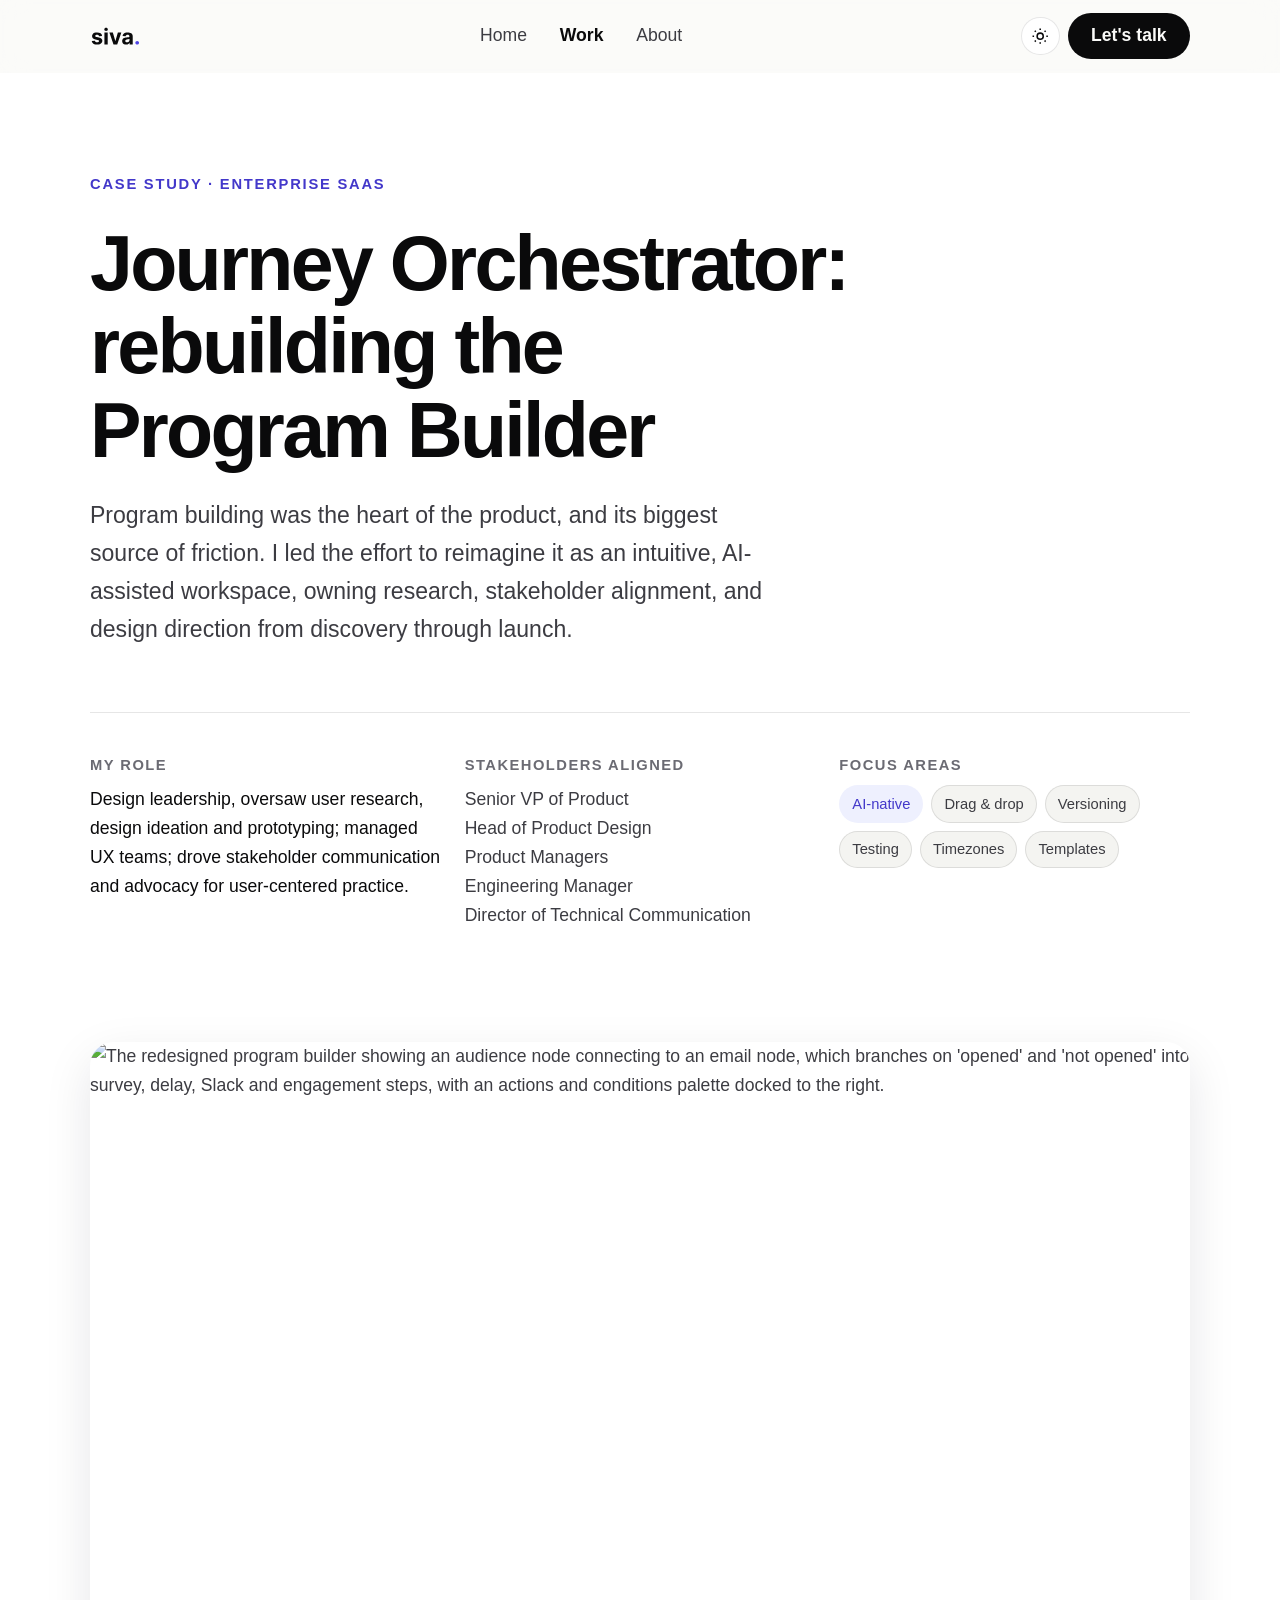
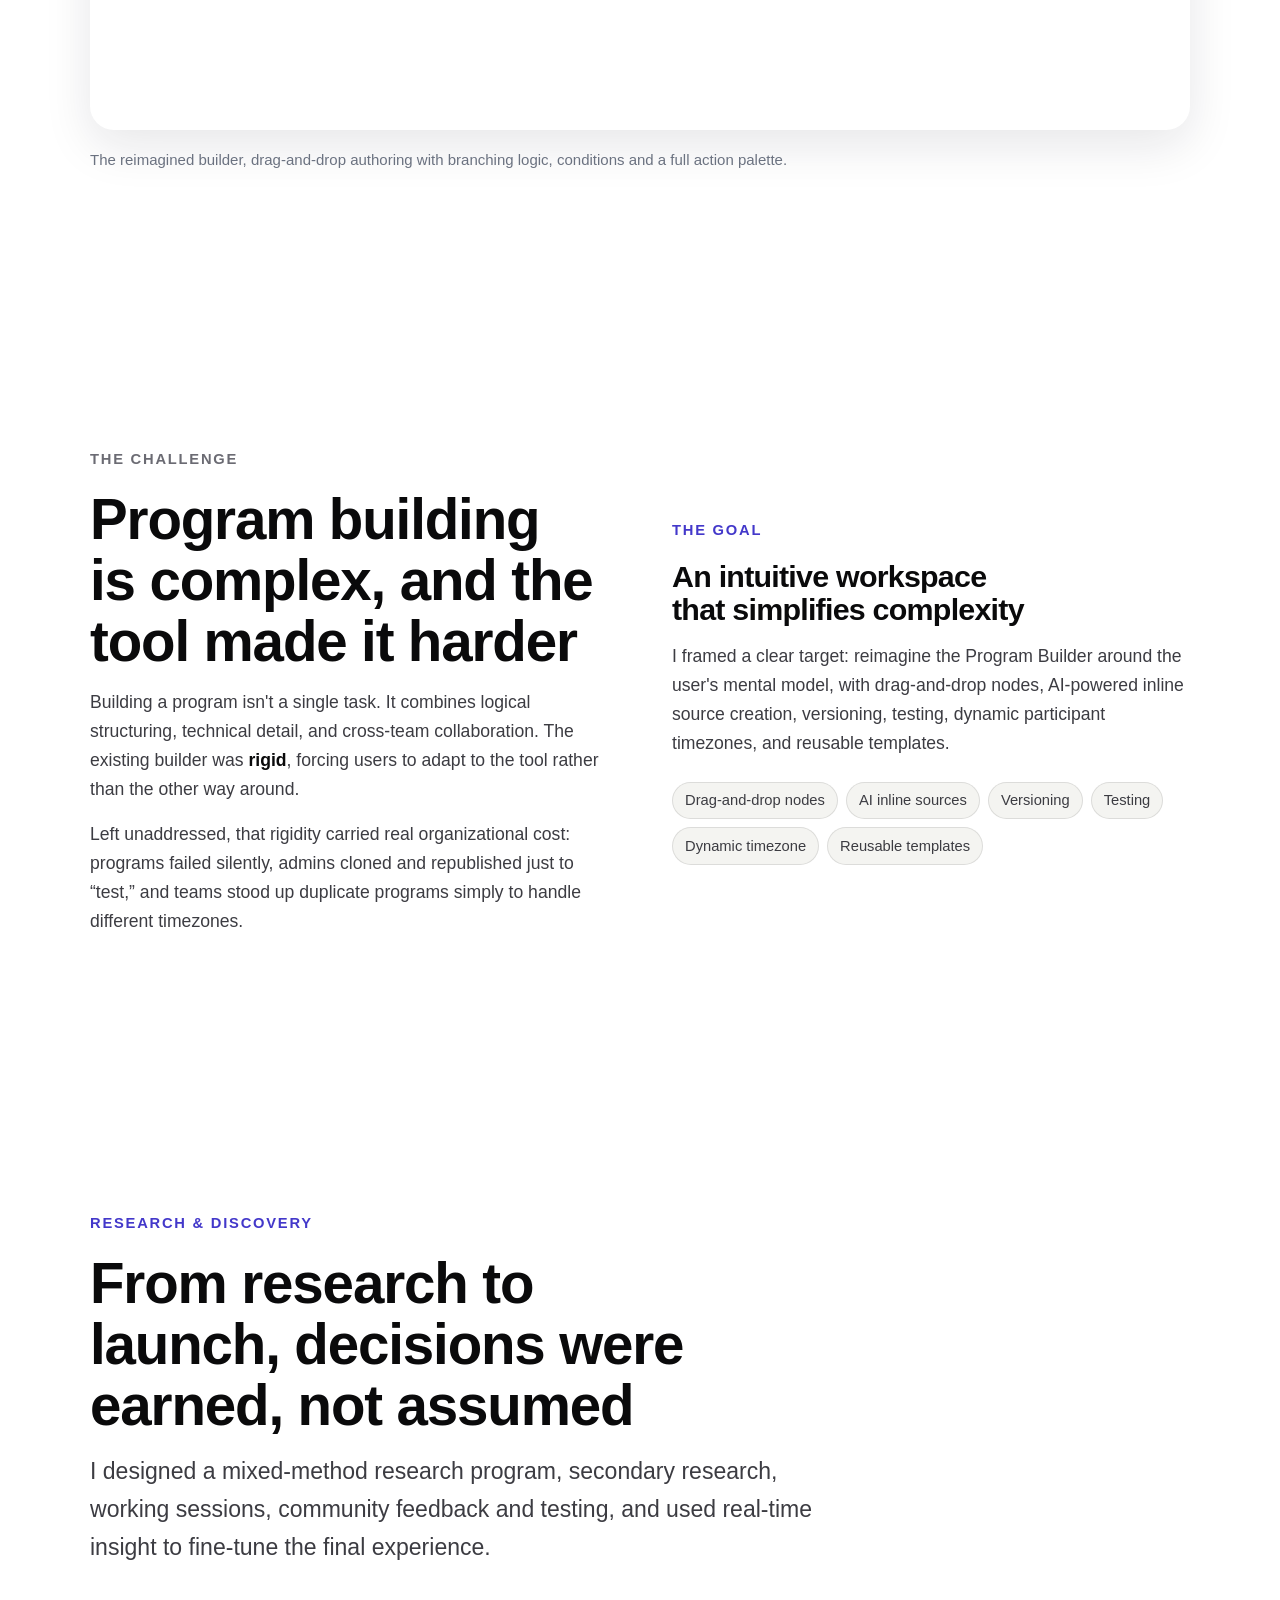
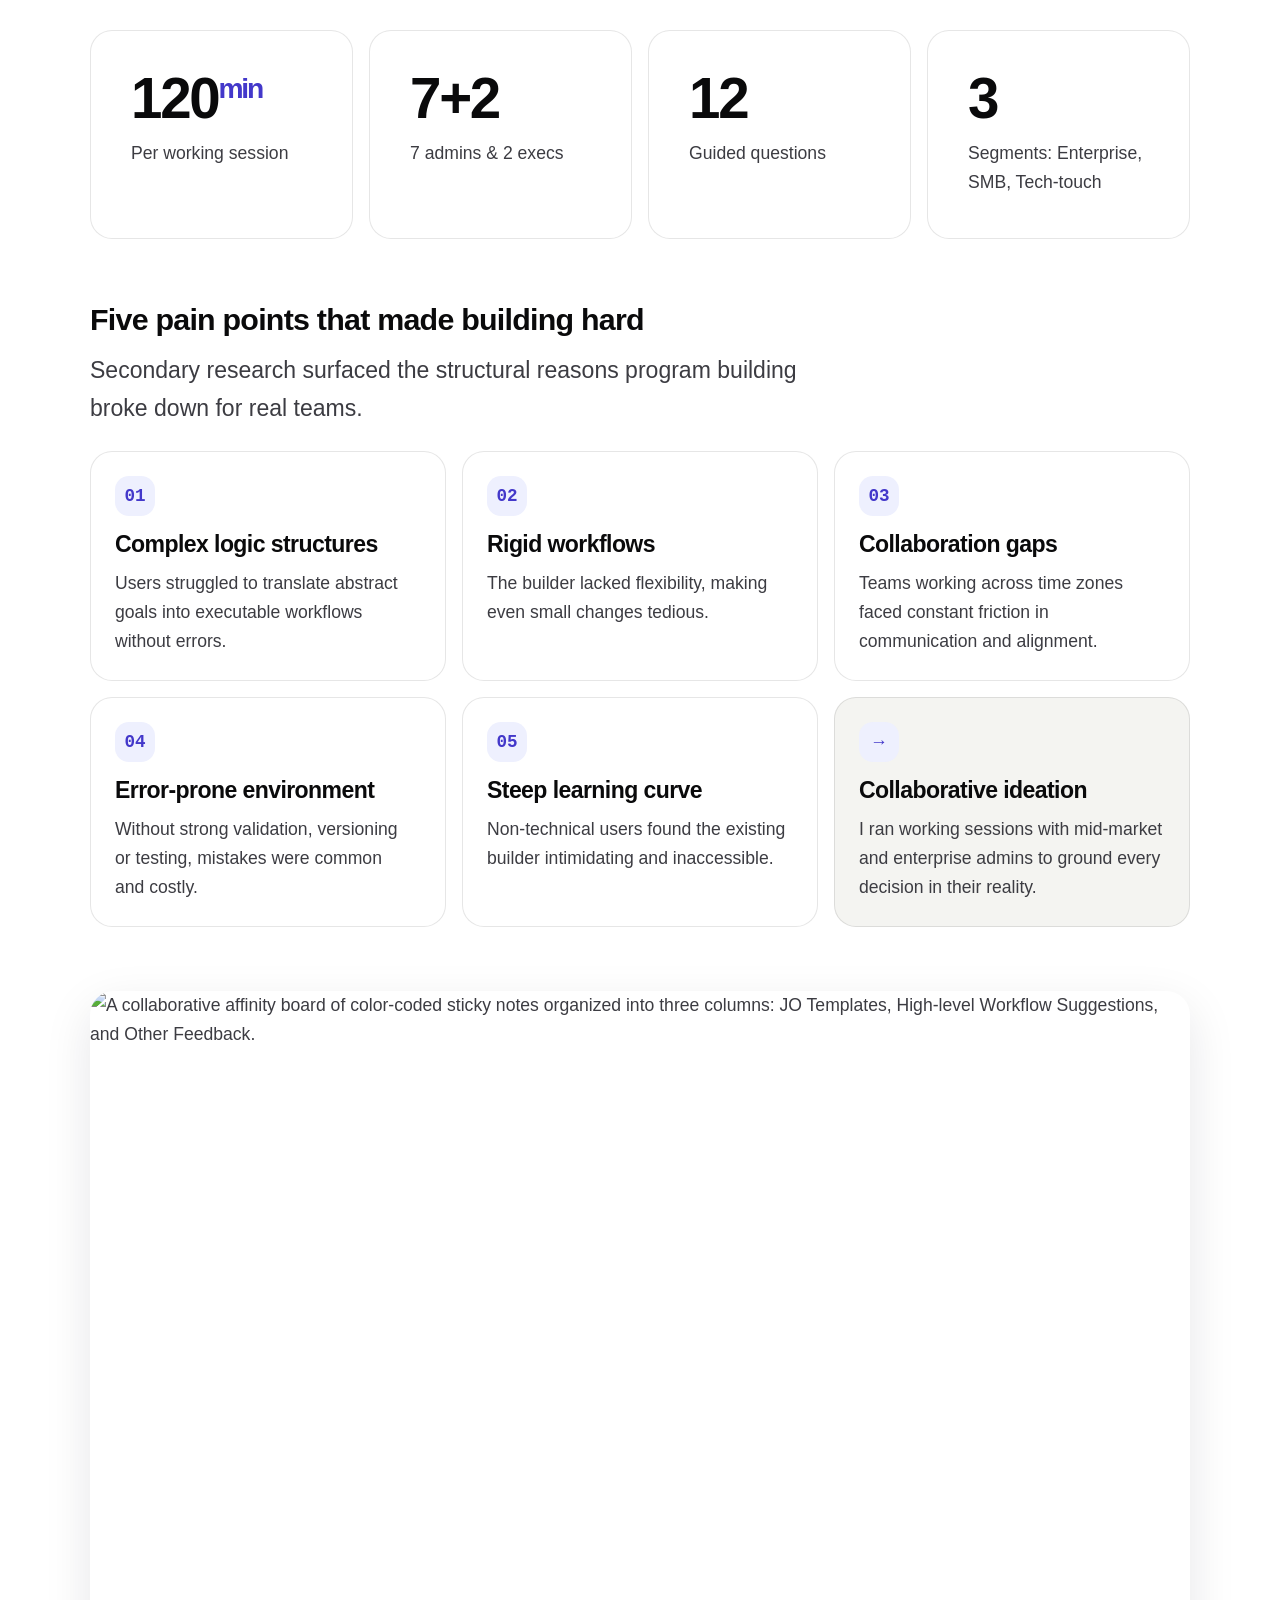
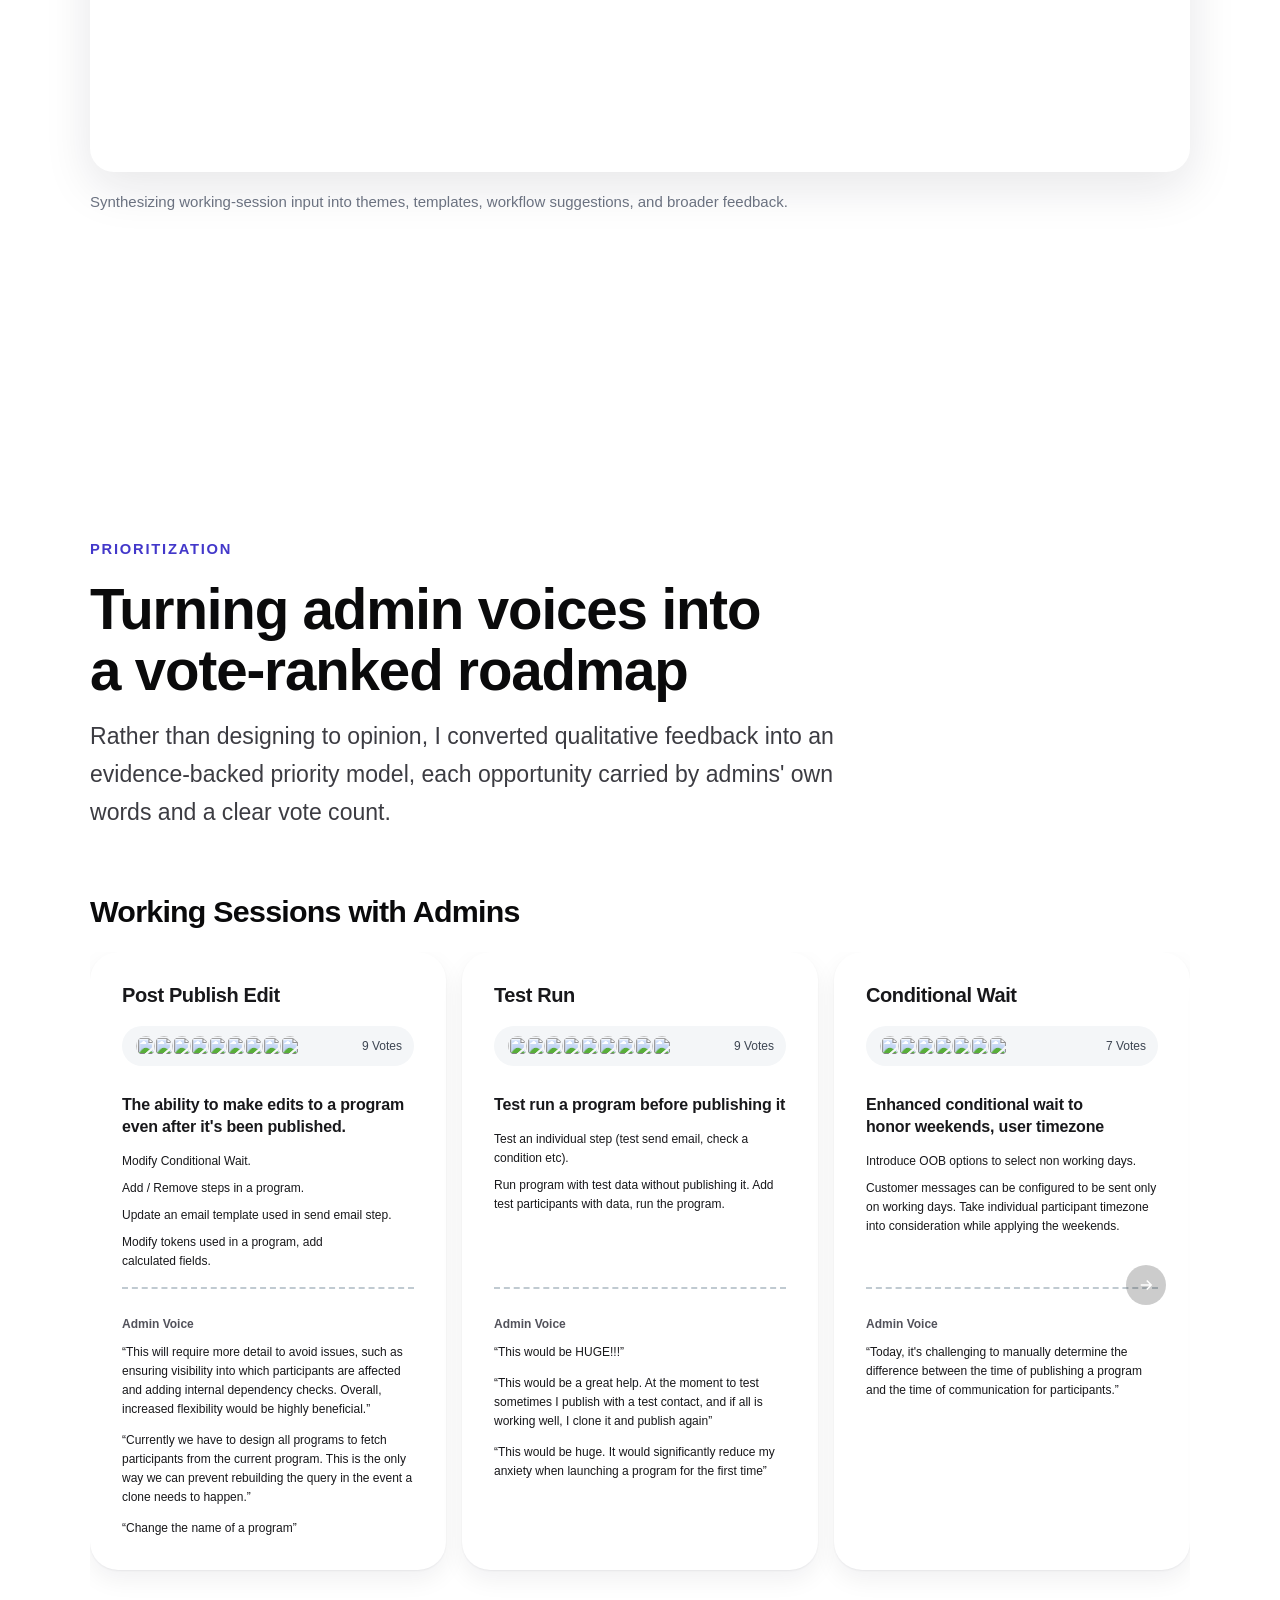
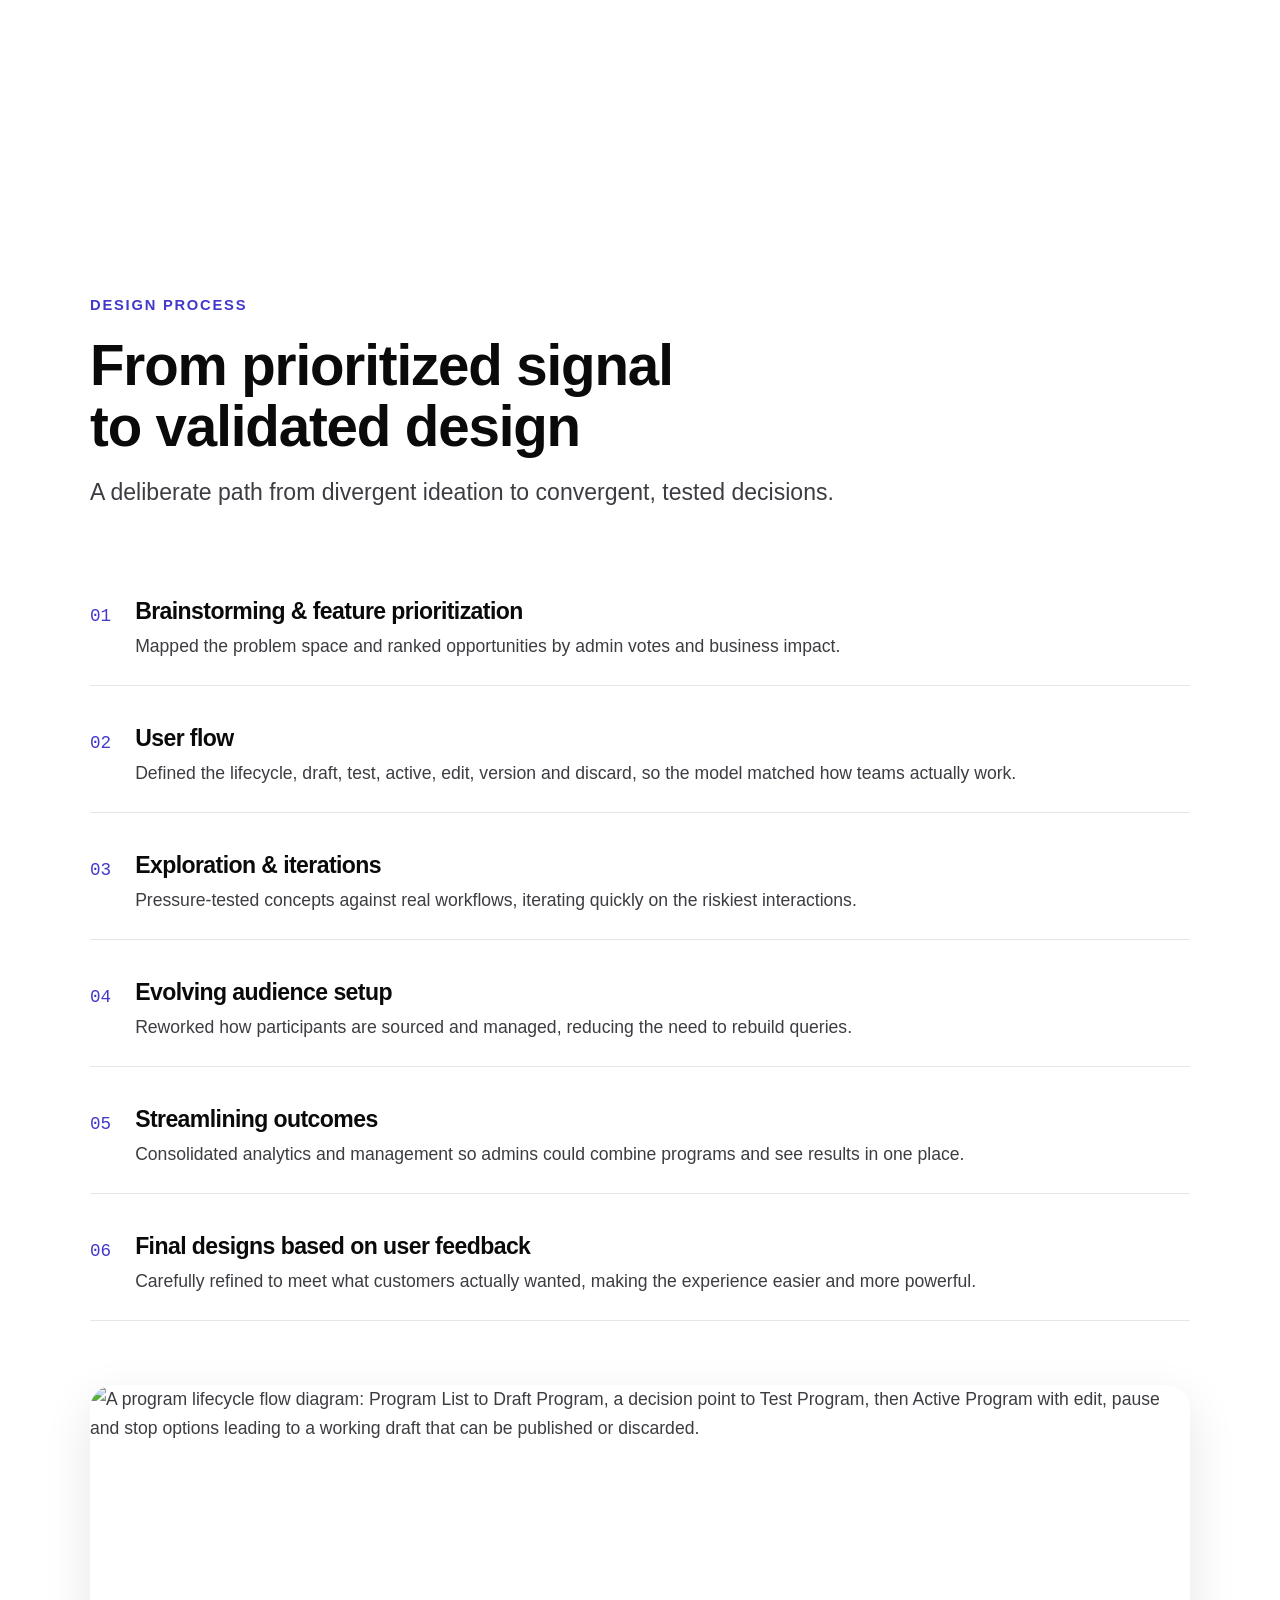
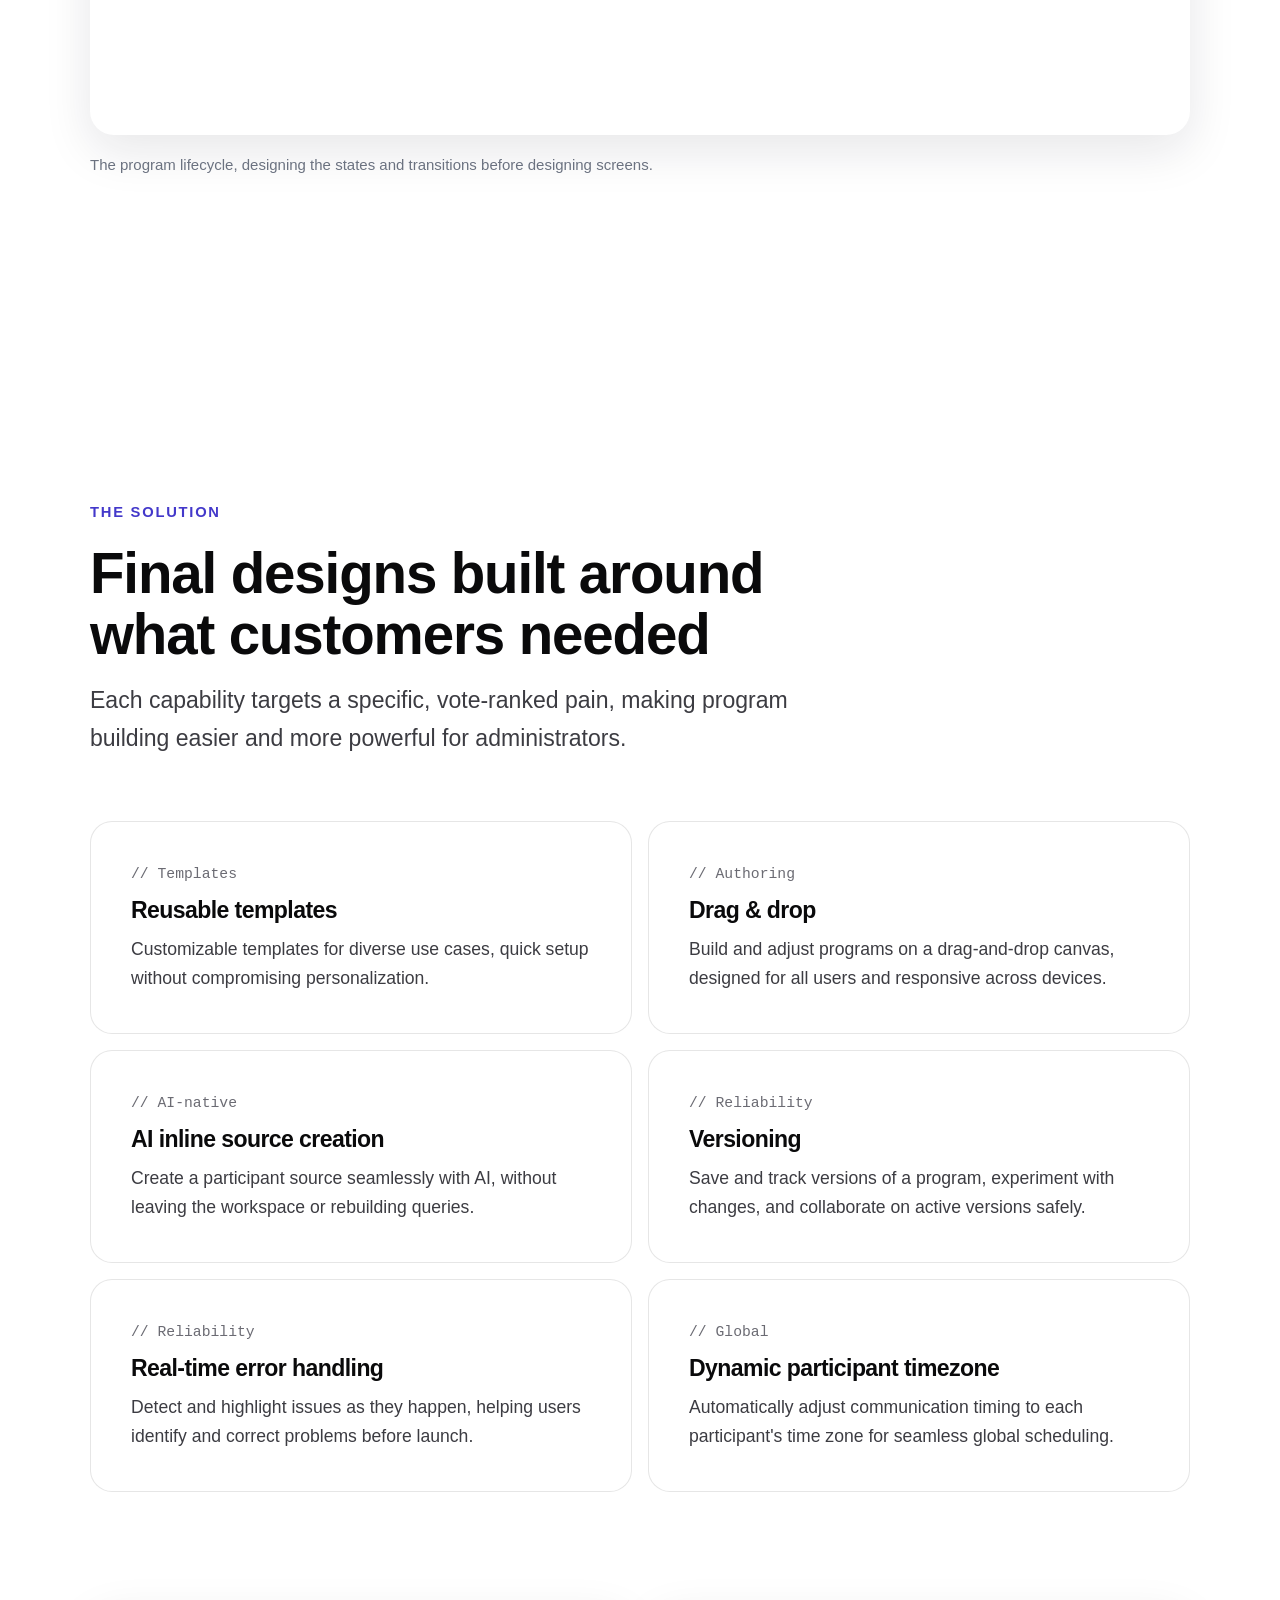
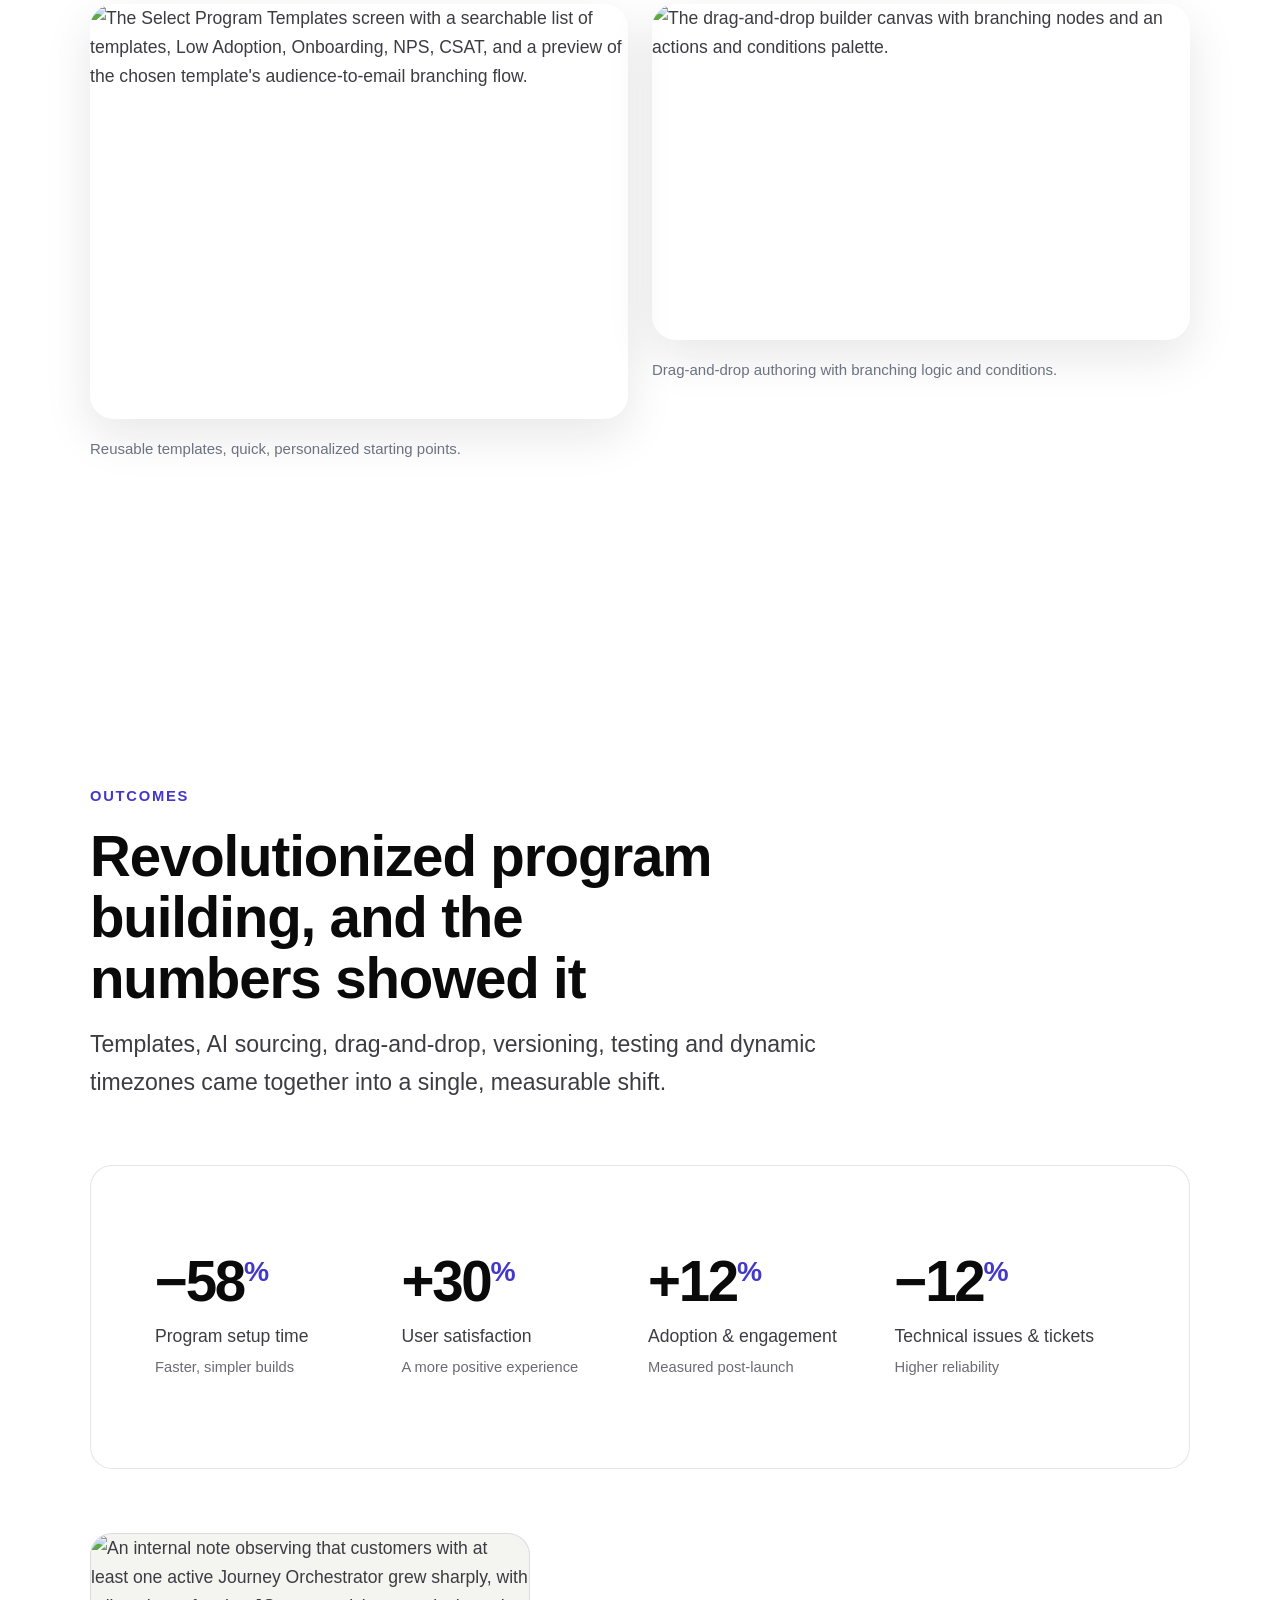
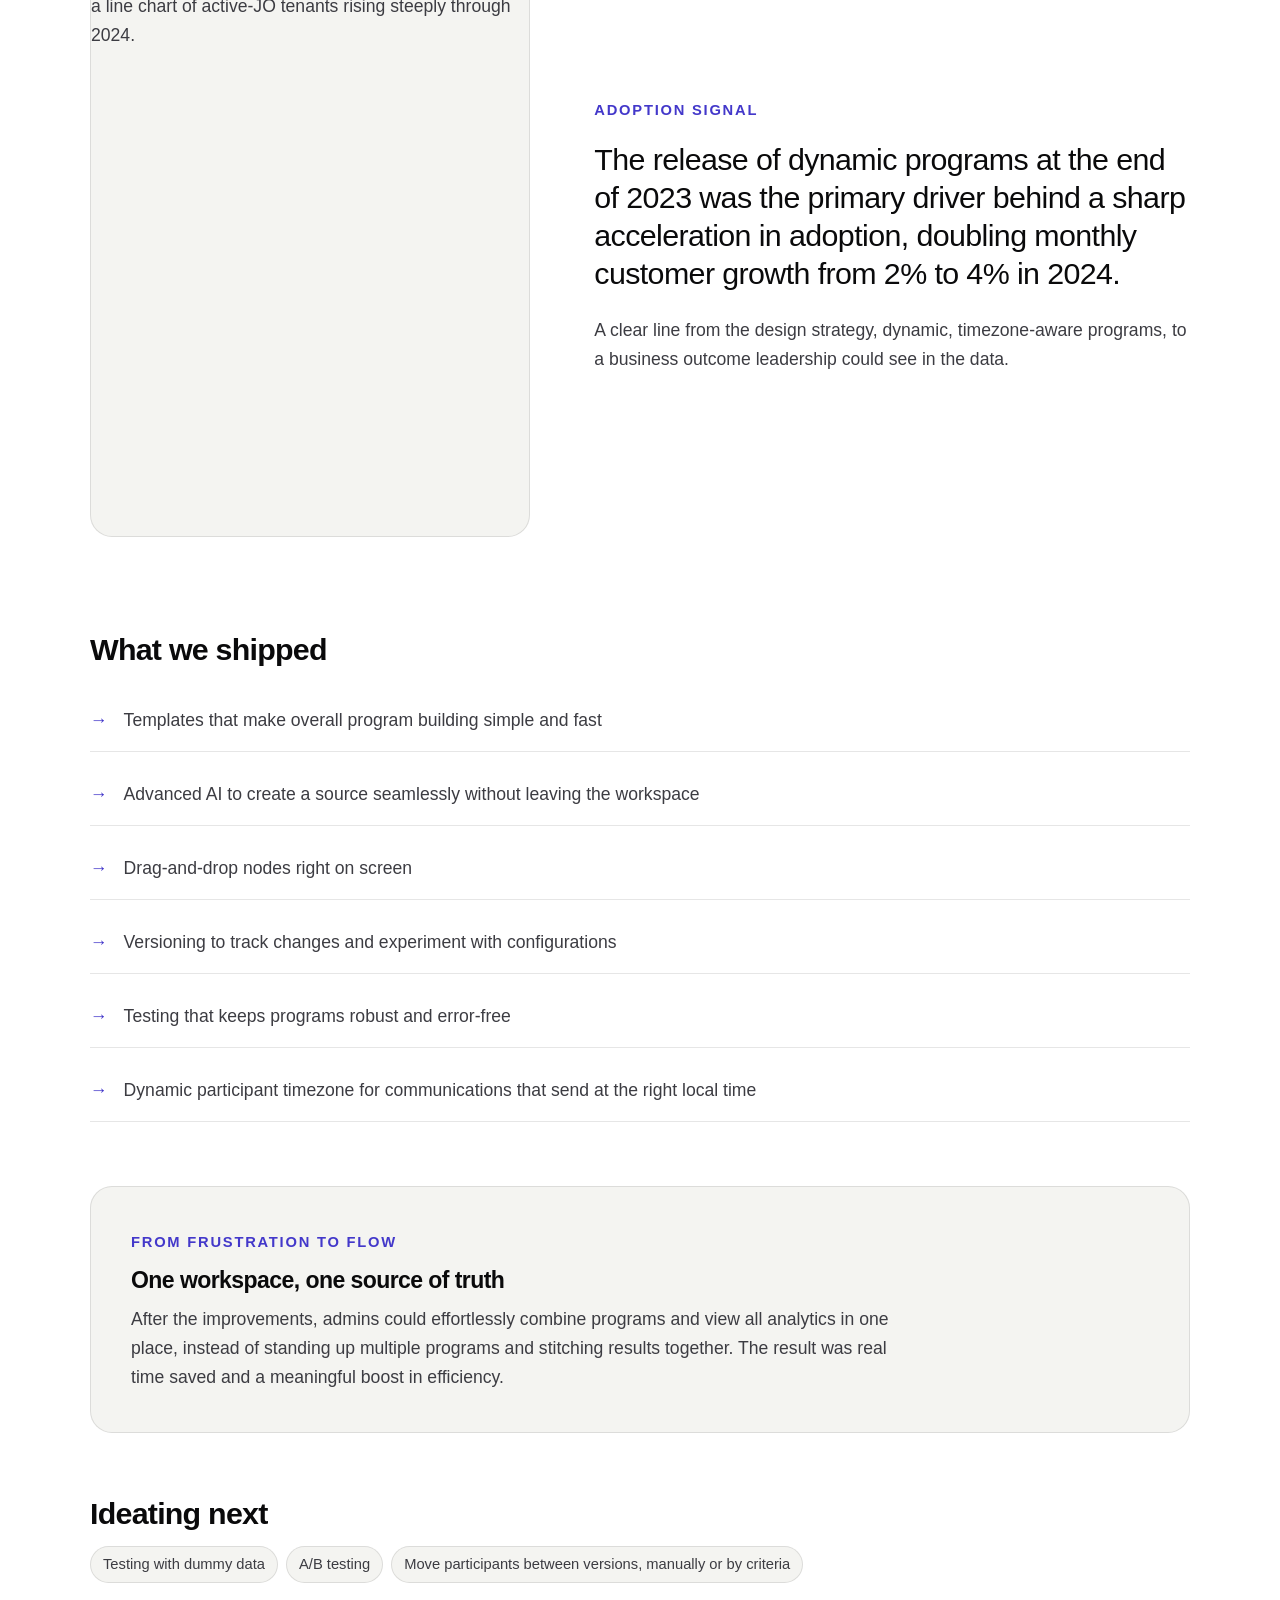
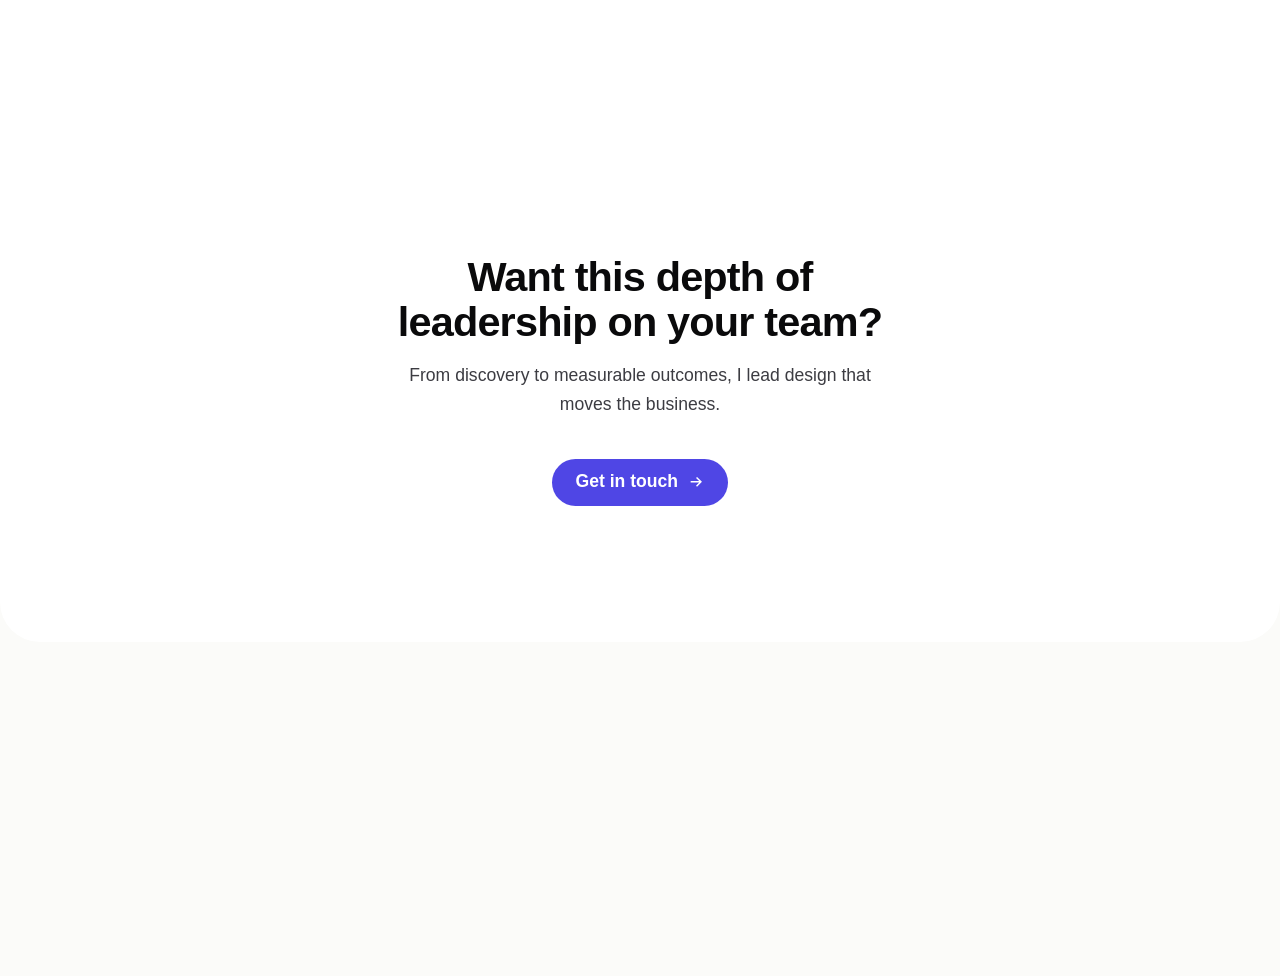
==== commit 6ed7da06: "Add Accessibility at Scale case study; brand kit, wordmark, favicons - New /accessibility-1 case stu" ====
--- a/journey-orchestrator/index.html
+++ b/journey-orchestrator/index.html
@@ -3,6 +3,9 @@
 <head>
   <meta charset="UTF-8" />
   <meta name="viewport" content="width=device-width, initial-scale=1" />
+  <link rel="icon" type="image/svg+xml" href="/favicon-32.svg" />
+  <link rel="alternate icon" type="image/svg+xml" sizes="16x16" href="/favicon-16.svg" />
+  <link rel="apple-touch-icon" href="/app-icon-512.svg" />
   <title>Journey Orchestrator · Case Study · sky</title>
   <meta name="description" content="How I led the reinvention of Journey Orchestrator's Program Builder: mixed-method research, cross-functional alignment, an AI-assisted drag-and-drop workspace, versioning and testing, cutting setup time 58% and doubling monthly customer growth." />
   <meta name="author" content="sky" />
@@ -41,7 +44,7 @@
   <!-- NAV -->
   <header class="nav" data-nav>
     <div class="container nav__inner">
-      <a class="brand" href="/" aria-label="Siva Kiran, home"><span class="brand__dot" aria-hidden="true"></span>Siva Kiran</a>
+      <a class="brand" href="/" aria-label="Siva Kiran, home"><svg class="brand__logo" viewBox="0 0 59 24" fill="none" aria-hidden="true" xmlns="http://www.w3.org/2000/svg"> <path d="M13.9496 11.4727L10.4872 11.6857C10.428 11.3898 10.3008 11.1235 10.1055 10.8867C9.91016 10.6441 9.6527 10.4517 9.3331 10.3097C9.01941 10.1617 8.64358 10.0877 8.20561 10.0877C7.61967 10.0877 7.12547 10.212 6.72301 10.4606C6.32055 10.7032 6.11932 11.0288 6.11932 11.4371C6.11932 11.7627 6.24953 12.0379 6.50994 12.2628C6.77036 12.4877 7.21721 12.6682 7.8505 12.8043L10.3185 13.3015C11.6443 13.5737 12.6327 14.0117 13.2837 14.6154C13.9348 15.2191 14.2603 16.0122 14.2603 16.9947C14.2603 17.8884 13.9969 18.6726 13.4702 19.3473C12.9493 20.022 12.2332 20.5488 11.3217 20.9276C10.4162 21.3004 9.37157 21.4869 8.18786 21.4869C6.38269 21.4869 4.94448 21.111 3.87322 20.3594C2.80788 19.6018 2.18348 18.572 2 17.2699L5.71982 17.0746C5.83227 17.625 6.10452 18.0452 6.53658 18.3352C6.96863 18.6193 7.52202 18.7614 8.19673 18.7614C8.85961 18.7614 9.39228 18.6341 9.79474 18.3796C10.2031 18.1192 10.4103 17.7848 10.4162 17.3764C10.4103 17.0331 10.2653 16.752 9.98118 16.533C9.69709 16.3081 9.25912 16.1365 8.66726 16.0181L6.30575 15.5476C4.97408 15.2812 3.98272 14.8196 3.33168 14.1626C2.68655 13.5057 2.36399 12.6682 2.36399 11.6502C2.36399 10.7743 2.60073 10.0196 3.07422 9.38636C3.55362 8.75308 4.22538 8.2648 5.08949 7.92152C5.95952 7.57824 6.97751 7.40661 8.14347 7.40661C9.86577 7.40661 11.2211 7.7706 12.2095 8.49858C13.2038 9.22656 13.7839 10.2179 13.9496 11.4727Z" fill="currentColor"/> <path d="M16.6418 21.2205V7.58416H20.4237V21.2205H16.6418ZM18.5416 5.82635C17.9794 5.82635 17.497 5.63991 17.0945 5.26705C16.698 4.88826 16.4997 4.43549 16.4997 3.90874C16.4997 3.3879 16.698 2.94105 17.0945 2.56818C17.497 2.18939 17.9794 2 18.5416 2C19.1039 2 19.5833 2.18939 19.9798 2.56818C20.3823 2.94105 20.5835 3.3879 20.5835 3.90874C20.5835 4.43549 20.3823 4.88826 19.9798 5.26705C19.5833 5.63991 19.1039 5.82635 18.5416 5.82635Z" fill="currentColor"/> <path d="M36.1664 7.58416L31.399 21.2205H27.1376L22.3702 7.58416H26.3652L29.1973 17.3409H29.3393L32.1625 7.58416H36.1664Z" fill="currentColor"/> <path d="M41.624 21.478C40.754 21.478 39.9787 21.3271 39.298 21.0252C38.6174 20.7174 38.0788 20.2647 37.6823 19.6669C37.2916 19.0632 37.0963 18.3116 37.0963 17.4119C37.0963 16.6544 37.2354 16.0181 37.5136 15.5032C37.7918 14.9883 38.1705 14.574 38.6499 14.2603C39.1294 13.9466 39.6739 13.7099 40.2835 13.5501C40.899 13.3903 41.5441 13.2778 42.2188 13.2127C43.0119 13.1299 43.6511 13.0529 44.1365 12.9819C44.6218 12.9049 44.9739 12.7925 45.1929 12.6445C45.4119 12.4966 45.5214 12.2776 45.5214 11.9876V11.9343C45.5214 11.372 45.3438 10.937 44.9887 10.6293C44.6395 10.3215 44.1424 10.1676 43.4972 10.1676C42.8166 10.1676 42.2751 10.3185 41.8726 10.6204C41.4701 10.9163 41.2038 11.2892 41.0736 11.739L37.5757 11.4549C37.7533 10.6263 38.1025 9.91016 38.6233 9.30646C39.1441 8.69685 39.8159 8.22929 40.6386 7.90376C41.4672 7.57233 42.426 7.40661 43.515 7.40661C44.2726 7.40661 44.9976 7.49538 45.6901 7.67294C46.3885 7.8505 47.007 8.12571 47.5455 8.49858C48.09 8.87145 48.5191 9.35085 48.8328 9.93679C49.1465 10.5168 49.3034 11.2122 49.3034 12.0231V21.2205H45.7167V19.3295H45.6102C45.3912 19.7557 45.0982 20.1315 44.7313 20.457C44.3643 20.7766 43.9234 21.0282 43.4085 21.2116C42.8936 21.3892 42.2987 21.478 41.624 21.478ZM42.7071 18.8679C43.2635 18.8679 43.7547 18.7584 44.1808 18.5394C44.607 18.3145 44.9414 18.0127 45.184 17.6339C45.4267 17.2551 45.548 16.826 45.548 16.3466V14.8995C45.4297 14.9764 45.2669 15.0475 45.0597 15.1126C44.8585 15.1718 44.6307 15.228 44.3762 15.2813C44.1217 15.3286 43.8672 15.373 43.6127 15.4144C43.3582 15.4499 43.1273 15.4825 42.9202 15.5121C42.4763 15.5772 42.0886 15.6808 41.7572 15.8228C41.4258 15.9648 41.1683 16.1572 40.9848 16.3999C40.8013 16.6366 40.7096 16.9325 40.7096 17.2876C40.7096 17.8026 40.896 18.1961 41.2689 18.4684C41.6477 18.7347 42.1271 18.8679 42.7071 18.8679Z" fill="currentColor"/> <path d="M54.4481 21.4514C53.8621 21.4514 53.3591 21.2442 52.9388 20.8299C52.5245 20.4097 52.3174 19.9066 52.3174 19.3207C52.3174 18.7407 52.5245 18.2435 52.9388 17.8292C53.3591 17.4149 53.8621 17.2077 54.4481 17.2077C55.0162 17.2077 55.5134 17.4149 55.9395 17.8292C56.3657 18.2435 56.5787 18.7407 56.5787 19.3207C56.5787 19.7113 56.4781 20.0694 56.2769 20.3949C56.0816 20.7145 55.8241 20.9719 55.5045 21.1673C55.1849 21.3567 54.8328 21.4514 54.4481 21.4514Z" fill="#4F46E5"/> </svg></a>
       <nav class="nav__links" data-nav-links aria-label="Primary">
         <a class="nav__link" href="/">Home</a>
         <a class="nav__link" href="/work" aria-current="page">Work</a>
@@ -611,7 +614,7 @@
           </div>
 
           <!-- Next -->
-          <div class="section-head" data-reveal style="margin-top:var(--space-2xl);margin-bottom:var(--space-md)">
+          <div class="section-head" data-reveal data-progress-hide style="margin-top:var(--space-2xl);margin-bottom:var(--space-md)">
             <h3>Ideating next</h3>
           </div>
           <div class="tag-row" data-reveal>
@@ -642,7 +645,7 @@
     <div class="container">
       <div class="footer__grid">
         <div class="footer__col">
-          <a class="brand" href="/"><span class="brand__dot" aria-hidden="true"></span>Siva Kiran</a>
+          <a class="brand" href="/" aria-label="siva. home"><svg class="brand__logo" viewBox="0 0 59 24" fill="none" aria-hidden="true" xmlns="http://www.w3.org/2000/svg"> <path d="M13.9496 11.4727L10.4872 11.6857C10.428 11.3898 10.3008 11.1235 10.1055 10.8867C9.91016 10.6441 9.6527 10.4517 9.3331 10.3097C9.01941 10.1617 8.64358 10.0877 8.20561 10.0877C7.61967 10.0877 7.12547 10.212 6.72301 10.4606C6.32055 10.7032 6.11932 11.0288 6.11932 11.4371C6.11932 11.7627 6.24953 12.0379 6.50994 12.2628C6.77036 12.4877 7.21721 12.6682 7.8505 12.8043L10.3185 13.3015C11.6443 13.5737 12.6327 14.0117 13.2837 14.6154C13.9348 15.2191 14.2603 16.0122 14.2603 16.9947C14.2603 17.8884 13.9969 18.6726 13.4702 19.3473C12.9493 20.022 12.2332 20.5488 11.3217 20.9276C10.4162 21.3004 9.37157 21.4869 8.18786 21.4869C6.38269 21.4869 4.94448 21.111 3.87322 20.3594C2.80788 19.6018 2.18348 18.572 2 17.2699L5.71982 17.0746C5.83227 17.625 6.10452 18.0452 6.53658 18.3352C6.96863 18.6193 7.52202 18.7614 8.19673 18.7614C8.85961 18.7614 9.39228 18.6341 9.79474 18.3796C10.2031 18.1192 10.4103 17.7848 10.4162 17.3764C10.4103 17.0331 10.2653 16.752 9.98118 16.533C9.69709 16.3081 9.25912 16.1365 8.66726 16.0181L6.30575 15.5476C4.97408 15.2812 3.98272 14.8196 3.33168 14.1626C2.68655 13.5057 2.36399 12.6682 2.36399 11.6502C2.36399 10.7743 2.60073 10.0196 3.07422 9.38636C3.55362 8.75308 4.22538 8.2648 5.08949 7.92152C5.95952 7.57824 6.97751 7.40661 8.14347 7.40661C9.86577 7.40661 11.2211 7.7706 12.2095 8.49858C13.2038 9.22656 13.7839 10.2179 13.9496 11.4727Z" fill="currentColor"/> <path d="M16.6418 21.2205V7.58416H20.4237V21.2205H16.6418ZM18.5416 5.82635C17.9794 5.82635 17.497 5.63991 17.0945 5.26705C16.698 4.88826 16.4997 4.43549 16.4997 3.90874C16.4997 3.3879 16.698 2.94105 17.0945 2.56818C17.497 2.18939 17.9794 2 18.5416 2C19.1039 2 19.5833 2.18939 19.9798 2.56818C20.3823 2.94105 20.5835 3.3879 20.5835 3.90874C20.5835 4.43549 20.3823 4.88826 19.9798 5.26705C19.5833 5.63991 19.1039 5.82635 18.5416 5.82635Z" fill="currentColor"/> <path d="M36.1664 7.58416L31.399 21.2205H27.1376L22.3702 7.58416H26.3652L29.1973 17.3409H29.3393L32.1625 7.58416H36.1664Z" fill="currentColor"/> <path d="M41.624 21.478C40.754 21.478 39.9787 21.3271 39.298 21.0252C38.6174 20.7174 38.0788 20.2647 37.6823 19.6669C37.2916 19.0632 37.0963 18.3116 37.0963 17.4119C37.0963 16.6544 37.2354 16.0181 37.5136 15.5032C37.7918 14.9883 38.1705 14.574 38.6499 14.2603C39.1294 13.9466 39.6739 13.7099 40.2835 13.5501C40.899 13.3903 41.5441 13.2778 42.2188 13.2127C43.0119 13.1299 43.6511 13.0529 44.1365 12.9819C44.6218 12.9049 44.9739 12.7925 45.1929 12.6445C45.4119 12.4966 45.5214 12.2776 45.5214 11.9876V11.9343C45.5214 11.372 45.3438 10.937 44.9887 10.6293C44.6395 10.3215 44.1424 10.1676 43.4972 10.1676C42.8166 10.1676 42.2751 10.3185 41.8726 10.6204C41.4701 10.9163 41.2038 11.2892 41.0736 11.739L37.5757 11.4549C37.7533 10.6263 38.1025 9.91016 38.6233 9.30646C39.1441 8.69685 39.8159 8.22929 40.6386 7.90376C41.4672 7.57233 42.426 7.40661 43.515 7.40661C44.2726 7.40661 44.9976 7.49538 45.6901 7.67294C46.3885 7.8505 47.007 8.12571 47.5455 8.49858C48.09 8.87145 48.5191 9.35085 48.8328 9.93679C49.1465 10.5168 49.3034 11.2122 49.3034 12.0231V21.2205H45.7167V19.3295H45.6102C45.3912 19.7557 45.0982 20.1315 44.7313 20.457C44.3643 20.7766 43.9234 21.0282 43.4085 21.2116C42.8936 21.3892 42.2987 21.478 41.624 21.478ZM42.7071 18.8679C43.2635 18.8679 43.7547 18.7584 44.1808 18.5394C44.607 18.3145 44.9414 18.0127 45.184 17.6339C45.4267 17.2551 45.548 16.826 45.548 16.3466V14.8995C45.4297 14.9764 45.2669 15.0475 45.0597 15.1126C44.8585 15.1718 44.6307 15.228 44.3762 15.2813C44.1217 15.3286 43.8672 15.373 43.6127 15.4144C43.3582 15.4499 43.1273 15.4825 42.9202 15.5121C42.4763 15.5772 42.0886 15.6808 41.7572 15.8228C41.4258 15.9648 41.1683 16.1572 40.9848 16.3999C40.8013 16.6366 40.7096 16.9325 40.7096 17.2876C40.7096 17.8026 40.896 18.1961 41.2689 18.4684C41.6477 18.7347 42.1271 18.8679 42.7071 18.8679Z" fill="currentColor"/> <path d="M54.4481 21.4514C53.8621 21.4514 53.3591 21.2442 52.9388 20.8299C52.5245 20.4097 52.3174 19.9066 52.3174 19.3207C52.3174 18.7407 52.5245 18.2435 52.9388 17.8292C53.3591 17.4149 53.8621 17.2077 54.4481 17.2077C55.0162 17.2077 55.5134 17.4149 55.9395 17.8292C56.3657 18.2435 56.5787 18.7407 56.5787 19.3207C56.5787 19.7113 56.4781 20.0694 56.2769 20.3949C56.0816 20.7145 55.8241 20.9719 55.5045 21.1673C55.1849 21.3567 54.8328 21.4514 54.4481 21.4514Z" fill="#4F46E5"/> </svg></a>
           <p class="footer__lead">Design leadership for AI-native and enterprise products.</p>
         </div>
         <div class="footer__col footer__nav">
--- a/styles.css
+++ b/styles.css
@@ -147,7 +147,7 @@
   background: var(--bg);
   -webkit-font-smoothing: antialiased;
   text-rendering: optimizeLegibility;
-  overflow-x: hidden;
+  overflow-x: clip; /* clip (not hidden) so the sticky footer reveal still works */
 }
 
 h1, h2, h3, h4 {
@@ -337,7 +337,71 @@
   transform: translateY(-4px);
   box-shadow: 0 28px 70px rgba(15, 23, 42, 0.14);
 }
+.figure video {
+  display: block;
+  width: 100%;
+  height: auto;
+  aspect-ratio: 16 / 10;
+  border-radius: 24px;
+  background: #0f0f0f;
+  box-shadow: 0 16px 48px rgba(15, 23, 42, 0.10);
+}
 .figure--pad { padding: 0; }
+
+/* Uniform media tiles: equal height/width so figures align in a row */
+.figure--tile img,
+.figure--tile video {
+  width: 100%;
+  height: auto;
+  aspect-ratio: 16 / 10;
+  object-fit: contain;
+  object-position: top center;
+}
+.figure--tile img {
+  background: var(--surface);
+  border: 1px solid var(--line);
+}
+.figure--tile video {
+  object-fit: contain;
+  background: #0f0f0f;
+  cursor: pointer;
+}
+
+/* Image placeholder: a clearly-marked slot for a screenshot to be added later */
+.media-placeholder {
+  display: flex;
+  flex-direction: column;
+  align-items: center;
+  justify-content: center;
+  gap: 10px;
+  text-align: center;
+  width: 100%;
+  aspect-ratio: 16 / 10;
+  padding: 24px;
+  border: 2px dashed var(--line);
+  border-radius: 24px;
+  background: var(--surface-2);
+  color: var(--muted);
+}
+.media-placeholder svg { width: 30px; height: 30px; opacity: 0.55; }
+.media-placeholder .ph-label { font-size: 14px; font-weight: 600; color: var(--ink-2); max-width: 34ch; }
+.media-placeholder .ph-hint {
+  font-size: 12px;
+  letter-spacing: 0.04em;
+  text-transform: uppercase;
+  color: var(--muted);
+}
+.media-placeholder--wide { aspect-ratio: 21 / 9; }
+
+/* Standalone media: keep full width, use the asset's own height (no letterbox) */
+.figure--media video {
+  width: 100%;
+  height: auto;
+  aspect-ratio: auto;
+  object-fit: contain;
+  background: #0f0f0f;
+  cursor: pointer;
+}
 .figure figcaption {
   margin-top: 18px;
   padding: 0;
@@ -394,6 +458,8 @@
   gap: 0.5rem;
 }
 .brand__dot { width: 0.5rem; height: 0.5rem; border-radius: 50%; background: var(--accent); }
+.brand__logo { height: 1.3rem; width: auto; display: block; }
+.footer .brand__logo { height: 1.5rem; }
 
 .nav__links { display: flex; align-items: center; gap: 0.35rem; }
 .nav__link {
@@ -432,24 +498,41 @@
 .nav__burger { display: none; }
 
 /* Footer */
-.footer { border-top: 1px solid var(--line); background: var(--surface); }
+/* Footer reveal: page content is a white surface with rounded bottom corners,
+   sitting above a dark sticky footer that's revealed on the final scroll. */
+#main {
+  position: relative;
+  z-index: 2;
+  background: var(--surface);
+  border-bottom-left-radius: 40px;
+  border-bottom-right-radius: 40px;
+}
+.footer {
+  position: sticky;
+  bottom: 0;
+  z-index: 1;
+  margin-top: -40px;            /* tuck under the rounded surface so corners reveal dark */
+  background: #0f0f0f;
+  color: #fff;
+}
 .footer__grid {
   display: grid;
   grid-template-columns: 1.4fr 1fr 1fr;
   gap: var(--space-2xl);
-  padding-block: var(--space-3xl) var(--space-xl);
-}
-.footer h4 { font-size: var(--step--1); text-transform: uppercase; letter-spacing: 0.1em; color: var(--muted); font-weight: 600; }
+  padding-block: calc(var(--space-3xl) + 40px) var(--space-xl);
+}
+.footer .brand { color: #fff; }
+.footer h4 { font-size: var(--step--1); text-transform: uppercase; letter-spacing: 0.1em; color: rgba(255,255,255,0.55); font-weight: 600; }
 .footer__col > * + * { margin-top: var(--space-md); }
-.footer__nav a { color: var(--ink-2); transition: color 0.2s var(--ease); }
-.footer__nav a:hover { color: var(--ink); }
-.footer__lead { font-size: var(--step-1); color: var(--ink); max-width: 30ch; }
+.footer__nav a { color: rgba(255,255,255,0.72); transition: color 0.2s var(--ease); }
+.footer__nav a:hover { color: #fff; }
+.footer__lead { font-size: var(--step-1); color: rgba(255,255,255,0.85); max-width: 30ch; }
 .footer__bar {
   display: flex; justify-content: space-between; flex-wrap: wrap; gap: var(--space-md);
   padding-block: var(--space-lg);
-  border-top: 1px solid var(--line);
+  border-top: 1px solid rgba(255,255,255,0.12);
   font-size: var(--step--1);
-  color: var(--muted);
+  color: rgba(255,255,255,0.5);
 }
 
 /* ---------------------------------------------------------------
@@ -546,7 +629,9 @@
   display: flex;
   flex-direction: column;
   gap: 0.65rem;
-}
+  transition: opacity 0.35s var(--ease), transform 0.35s var(--ease);
+}
+.cs-progress.is-hidden { opacity: 0; pointer-events: none; transform: translateY(-50%) translateX(12px); }
 .cs-progress a {
   display: flex; align-items: center; gap: 0.65rem;
   color: var(--muted);
@@ -666,13 +751,14 @@
 /* CTA band */
 .cta {
   text-align: center;
-  background: var(--ink);
-  color: var(--bg);
-  border-radius: var(--r-lg);
-  padding: clamp(2.5rem, 2rem + 5vw, 6rem) var(--space-lg);
-}
-.cta h2 { color: var(--bg); max-width: 18ch; margin-inline: auto; }
-.cta p { color: color-mix(in srgb, var(--bg) 70%, transparent); margin: var(--space-md) auto 0; max-width: 48ch; }
+  background: transparent;
+  color: var(--ink);
+  border: 0;
+  border-radius: 0;
+  padding: 0;
+}
+.cta h2 { color: var(--ink); font-size: var(--step-3); max-width: 24ch; margin-inline: auto; }
+.cta p { color: var(--ink-2); margin: var(--space-md) auto 0; max-width: 48ch; }
 .cta .btn--accent { margin-top: var(--space-xl); }
 
 /* Contact */
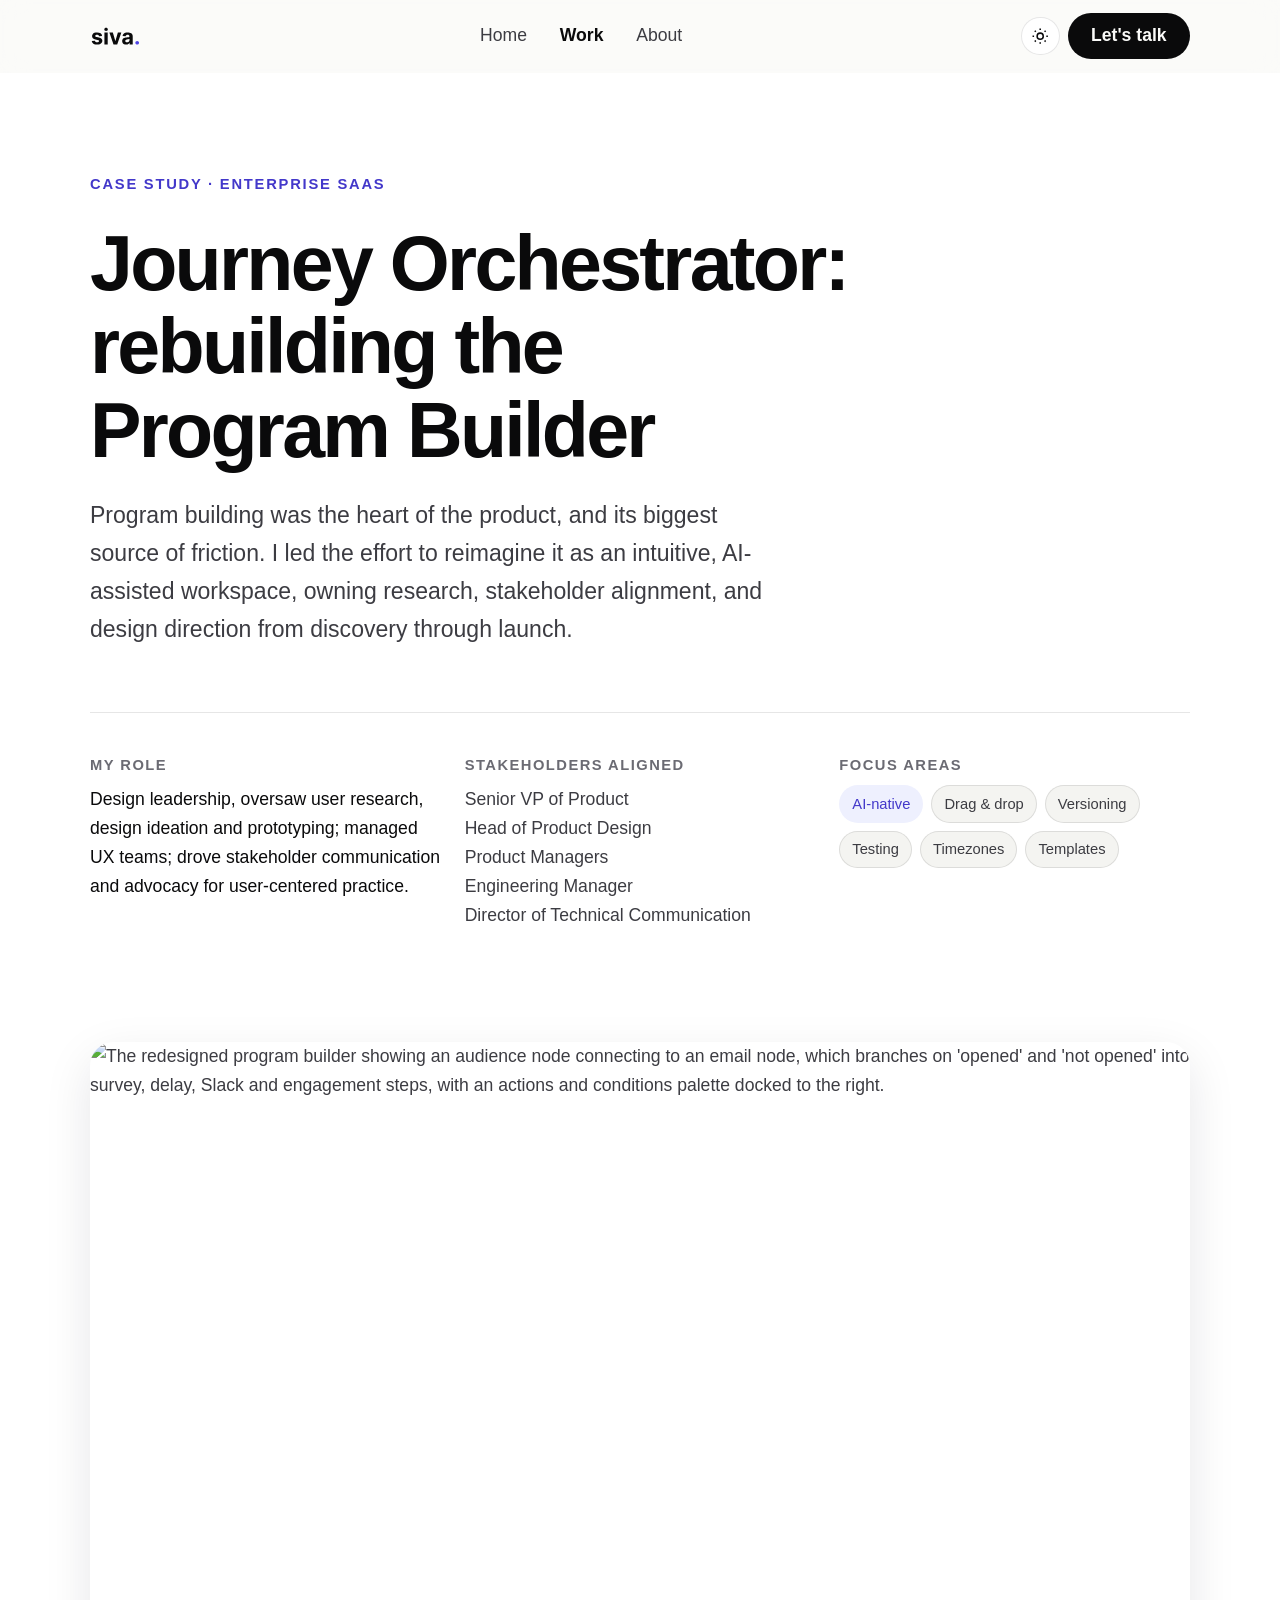
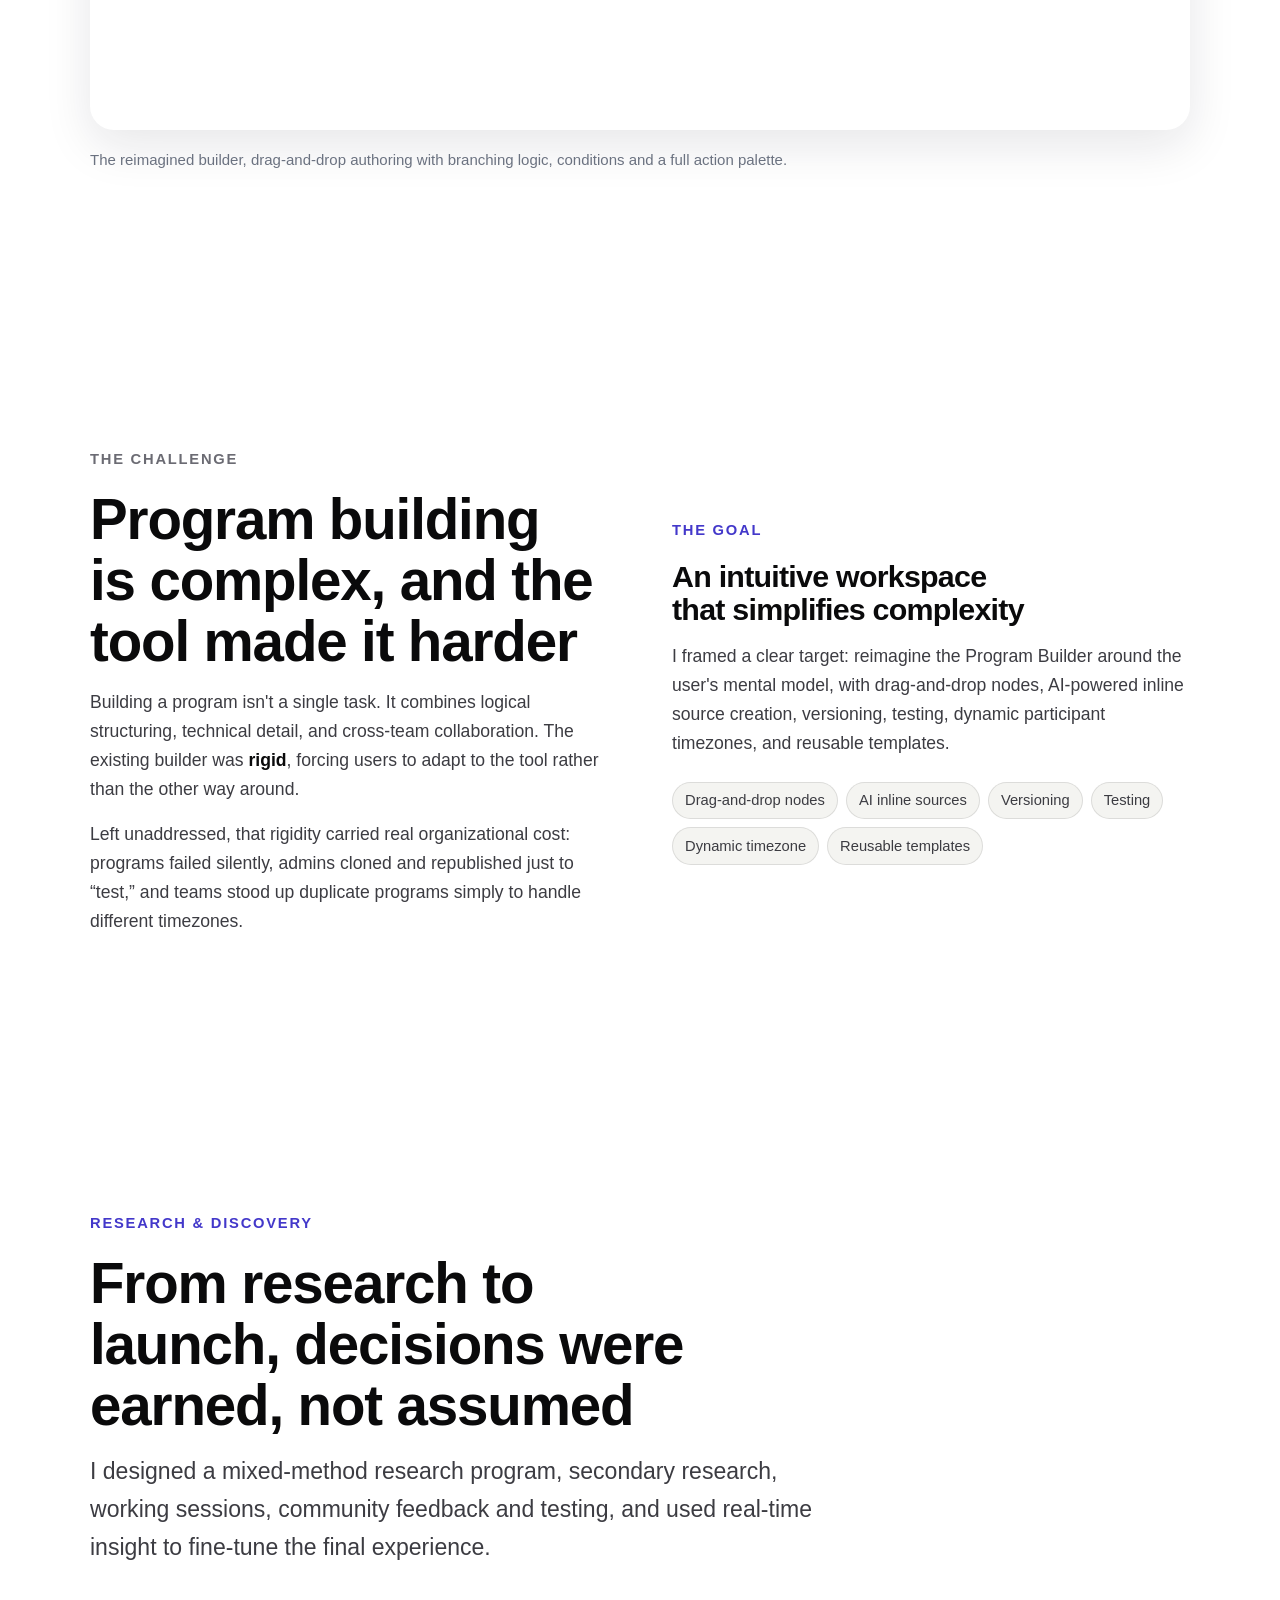
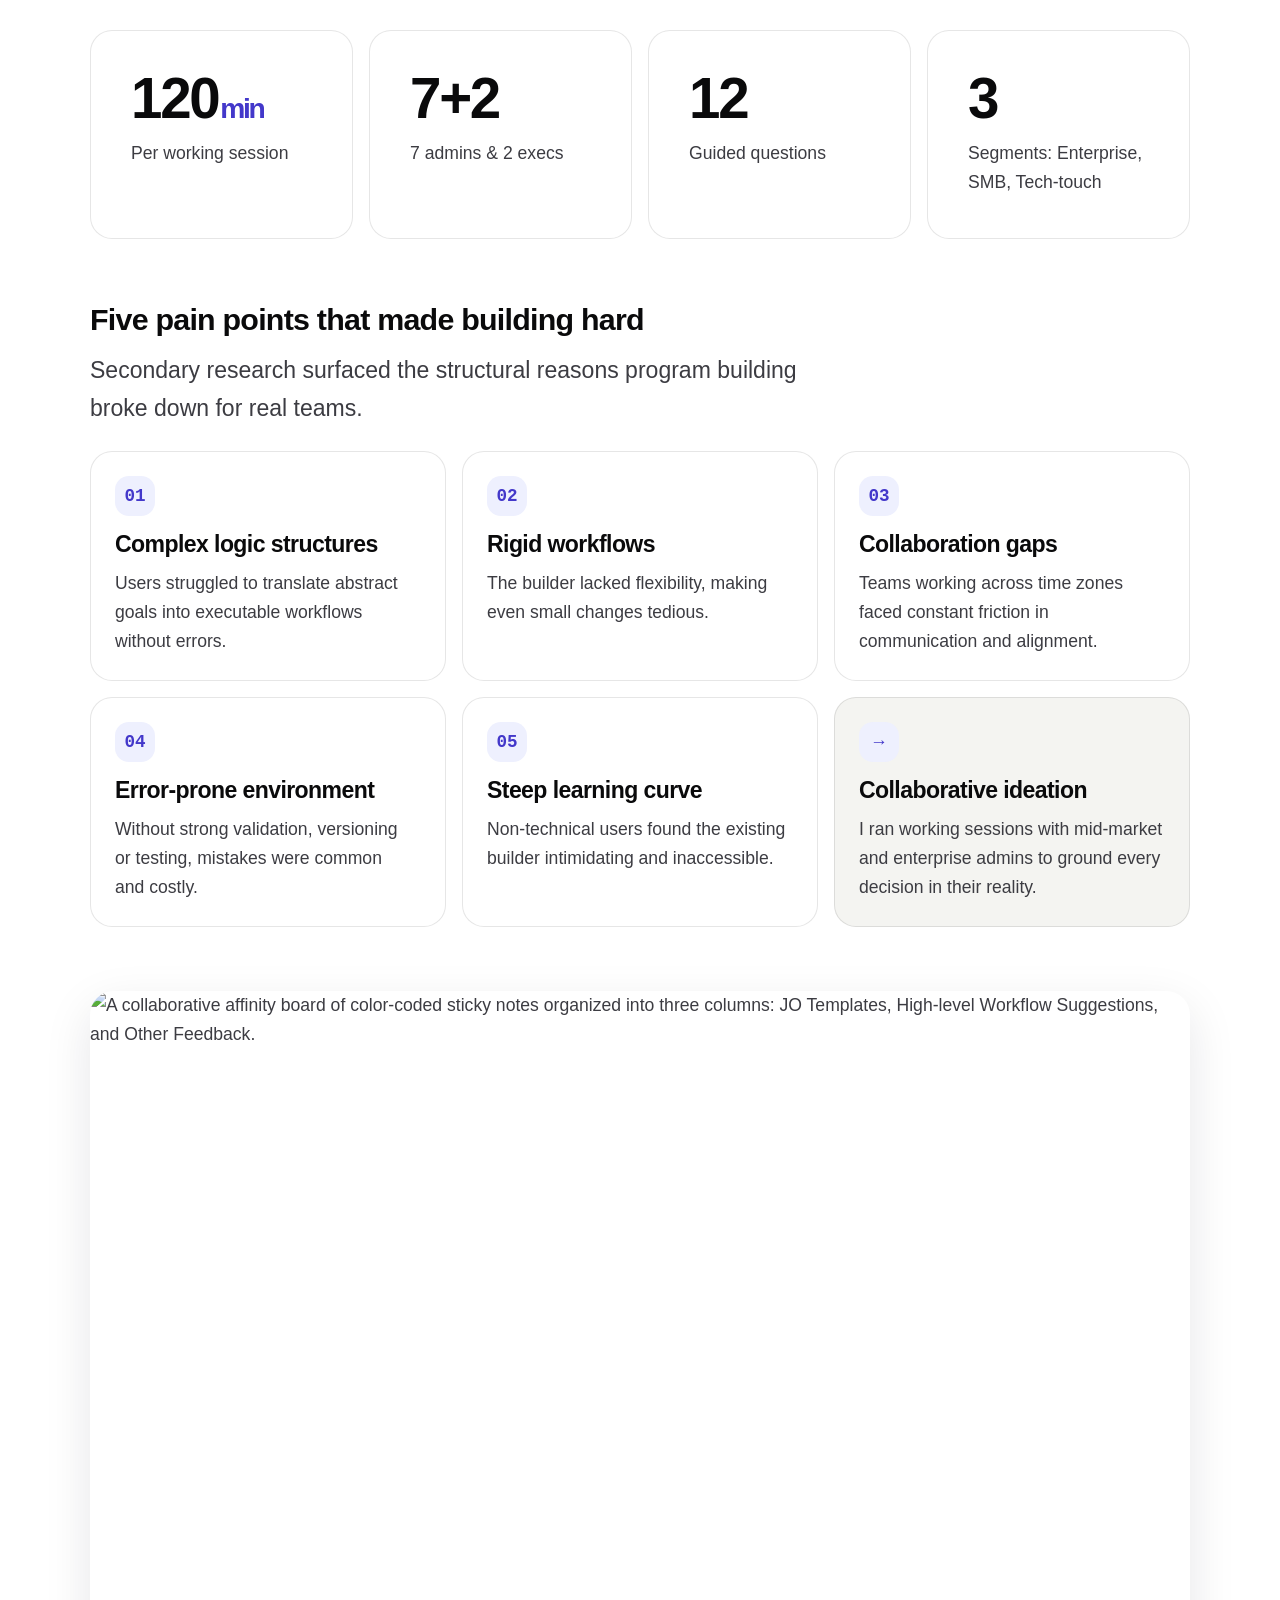
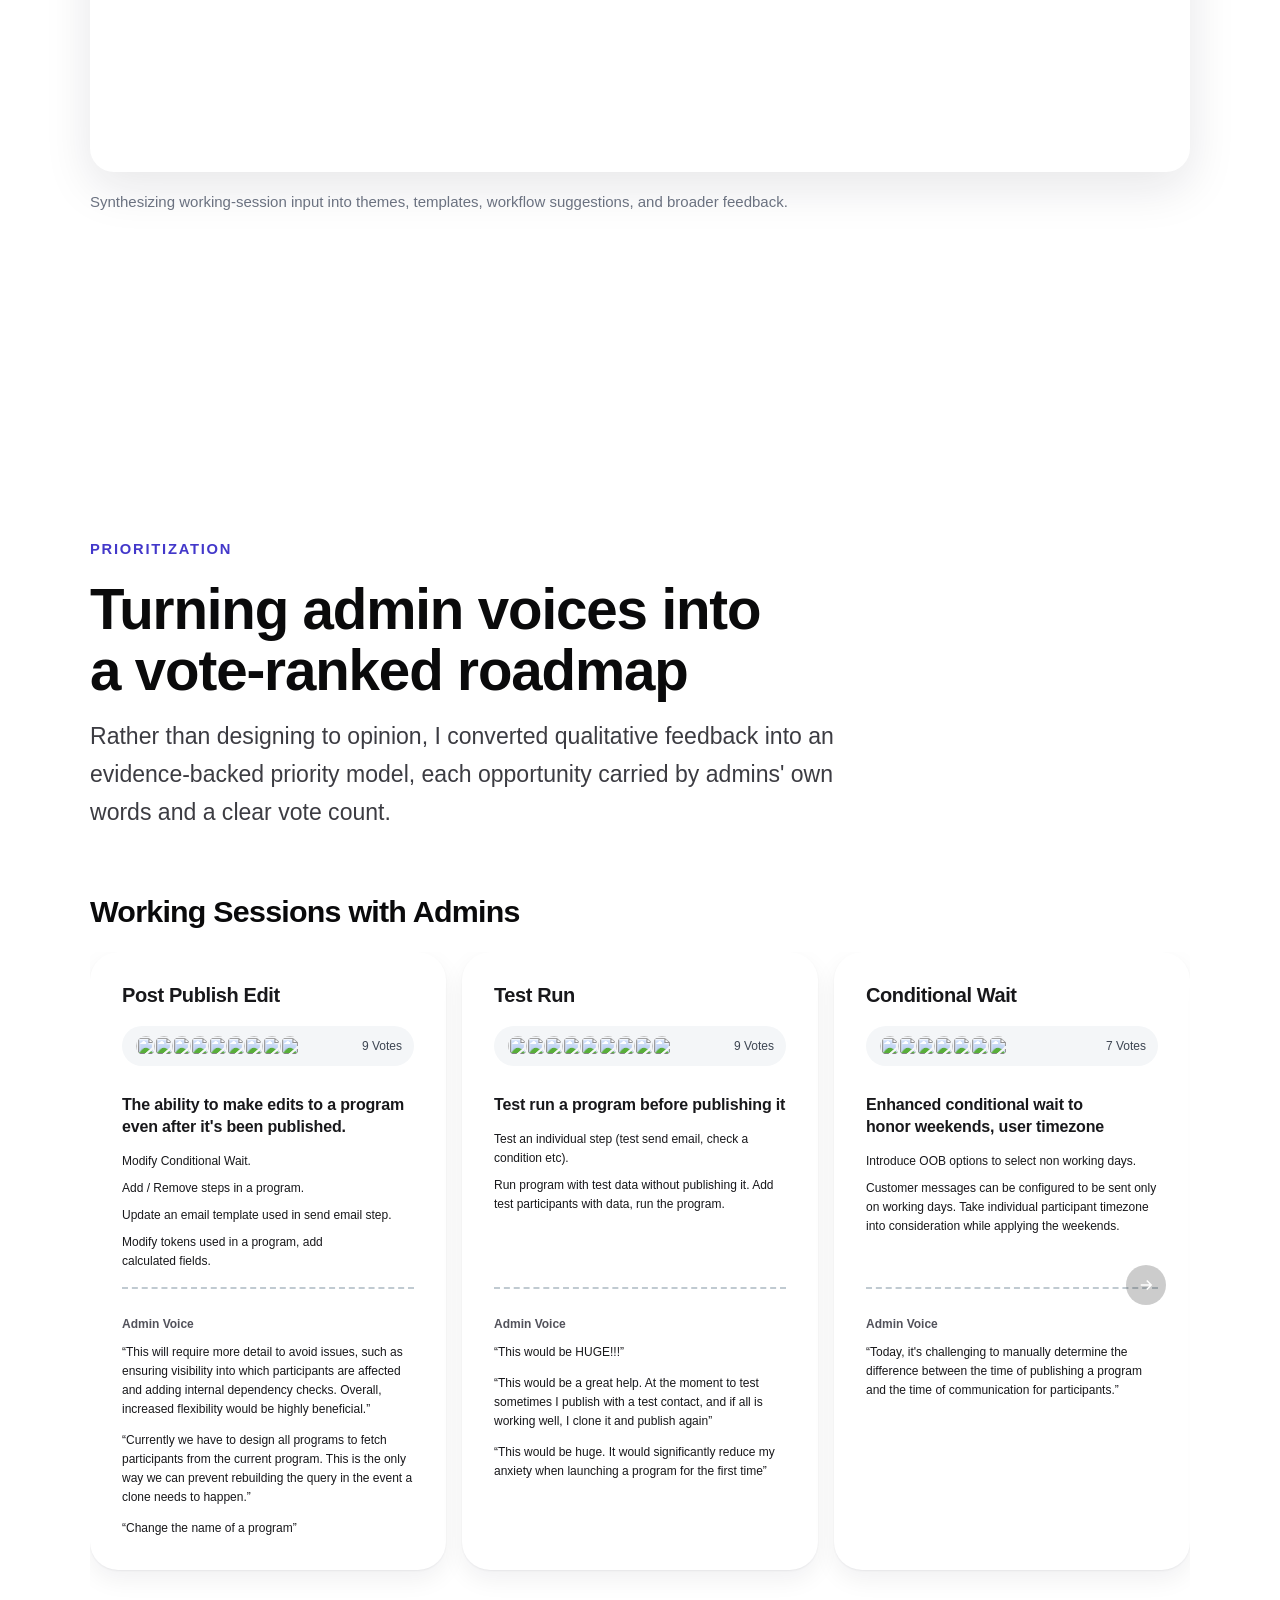
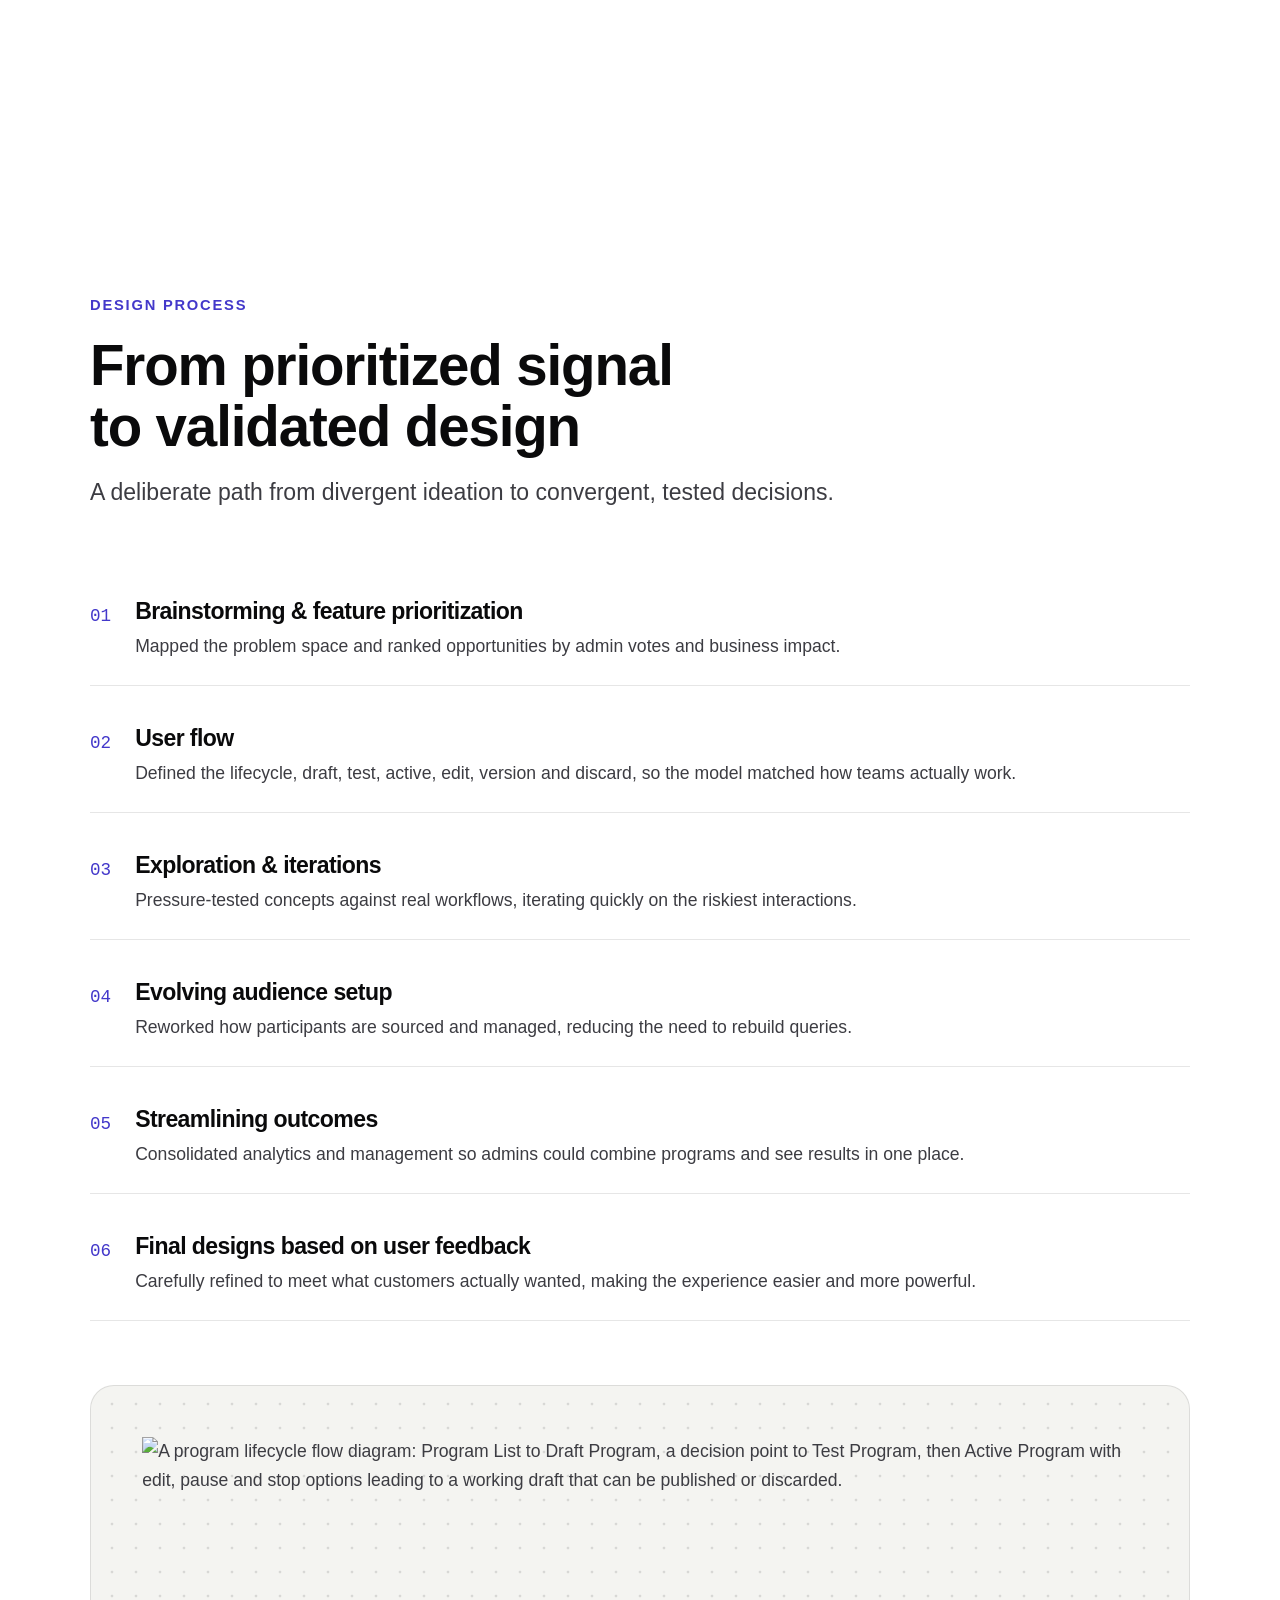
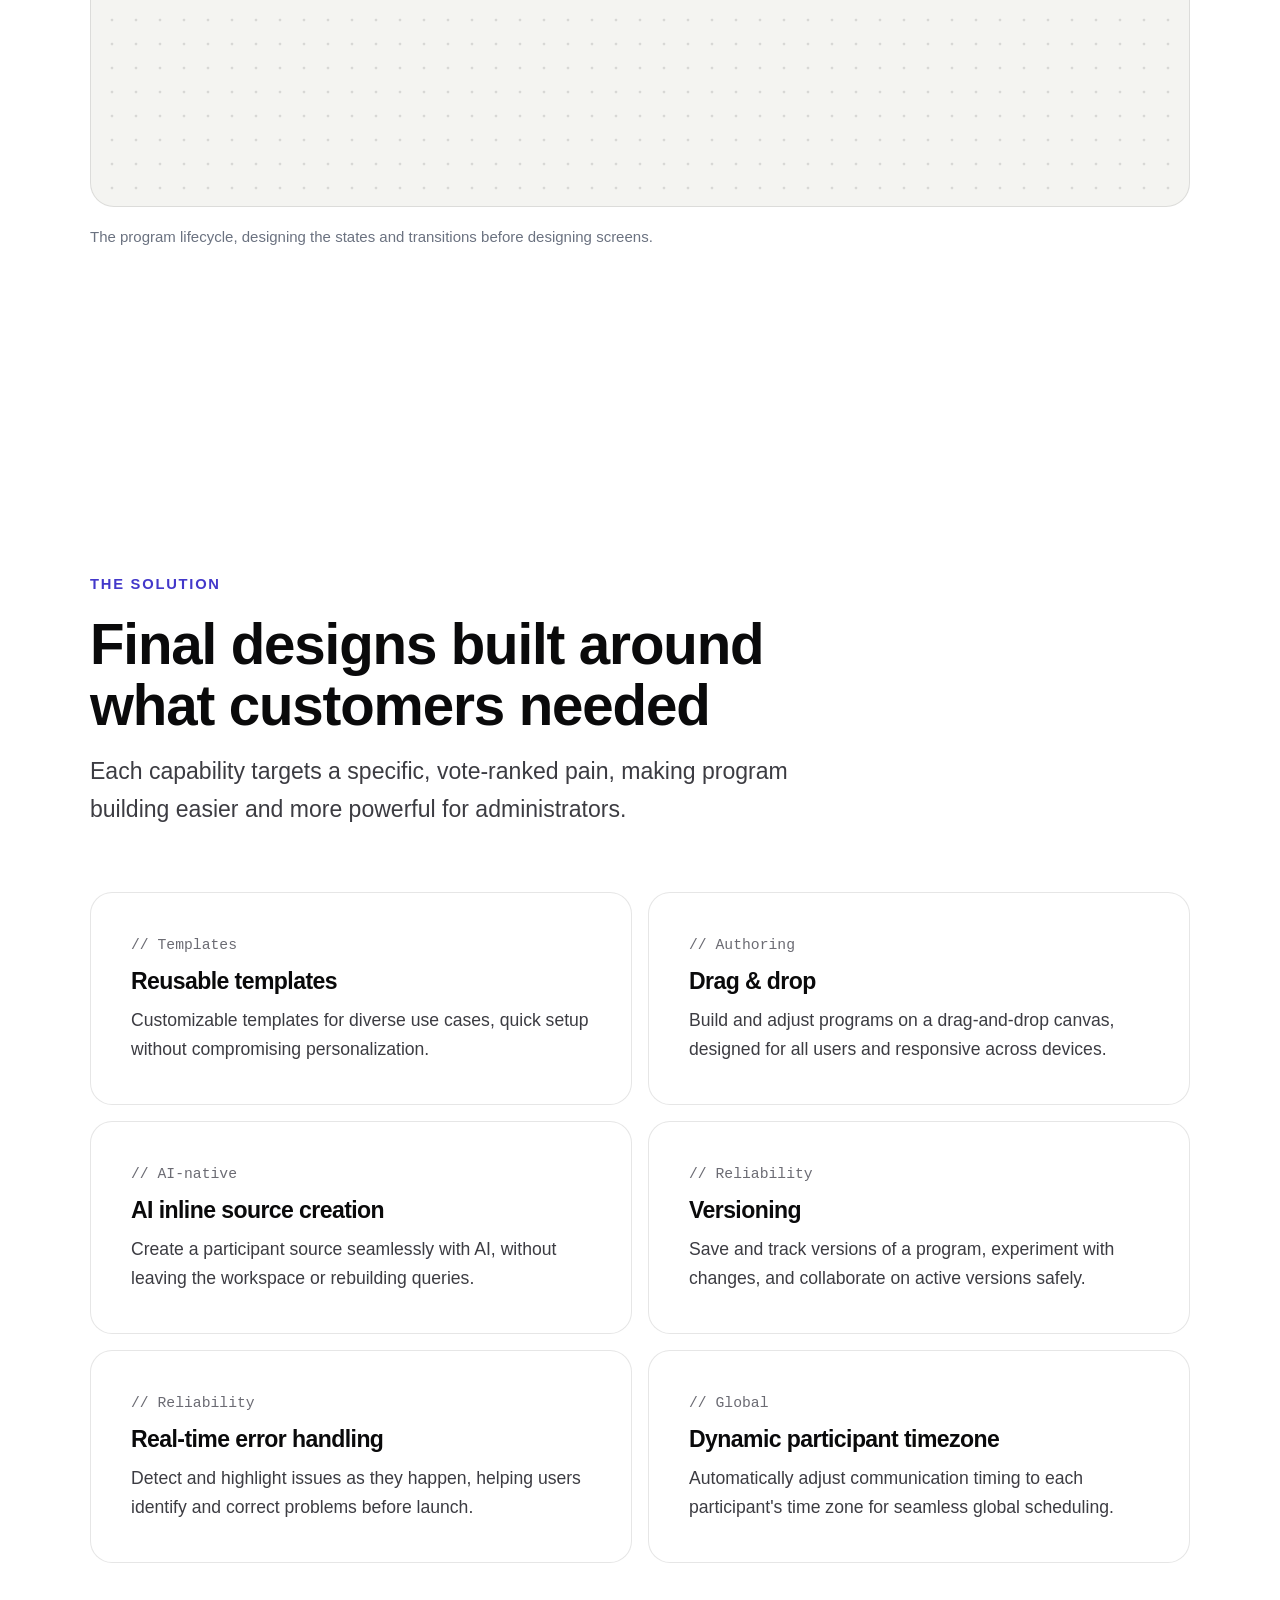
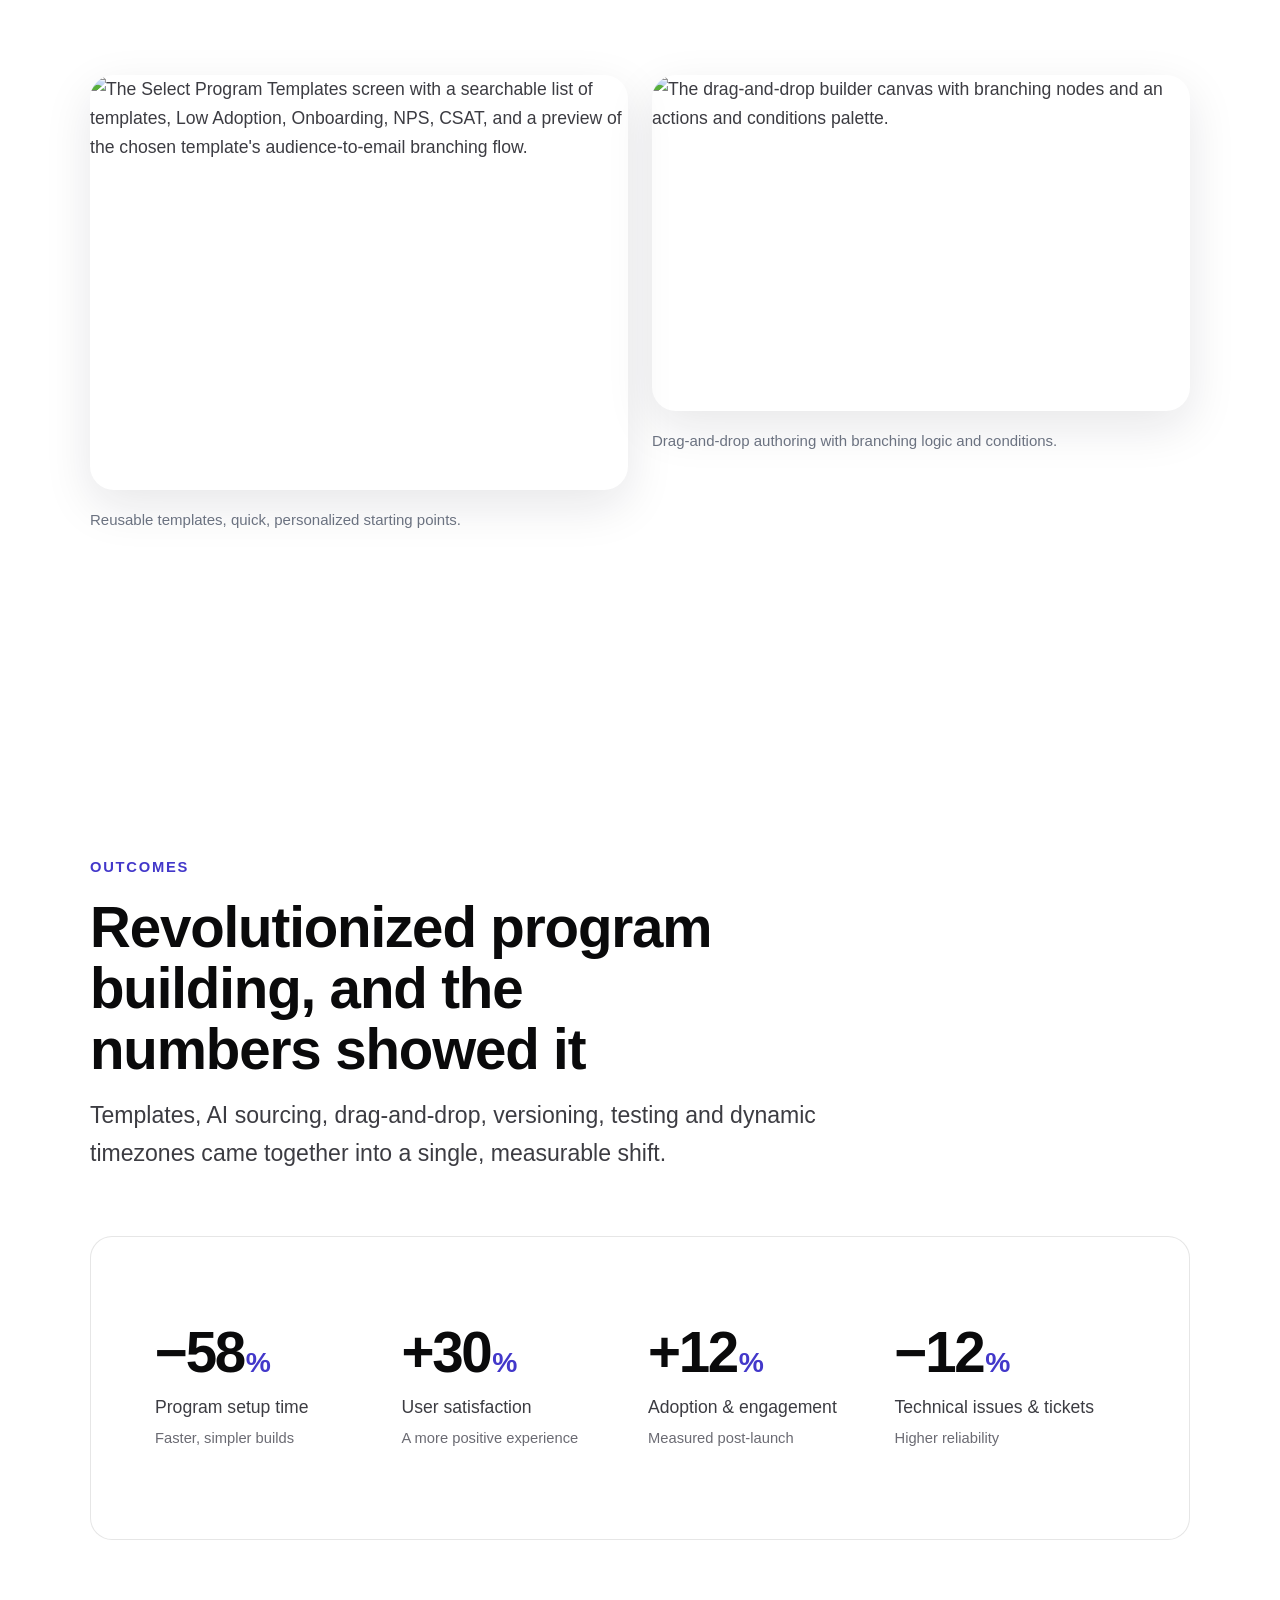
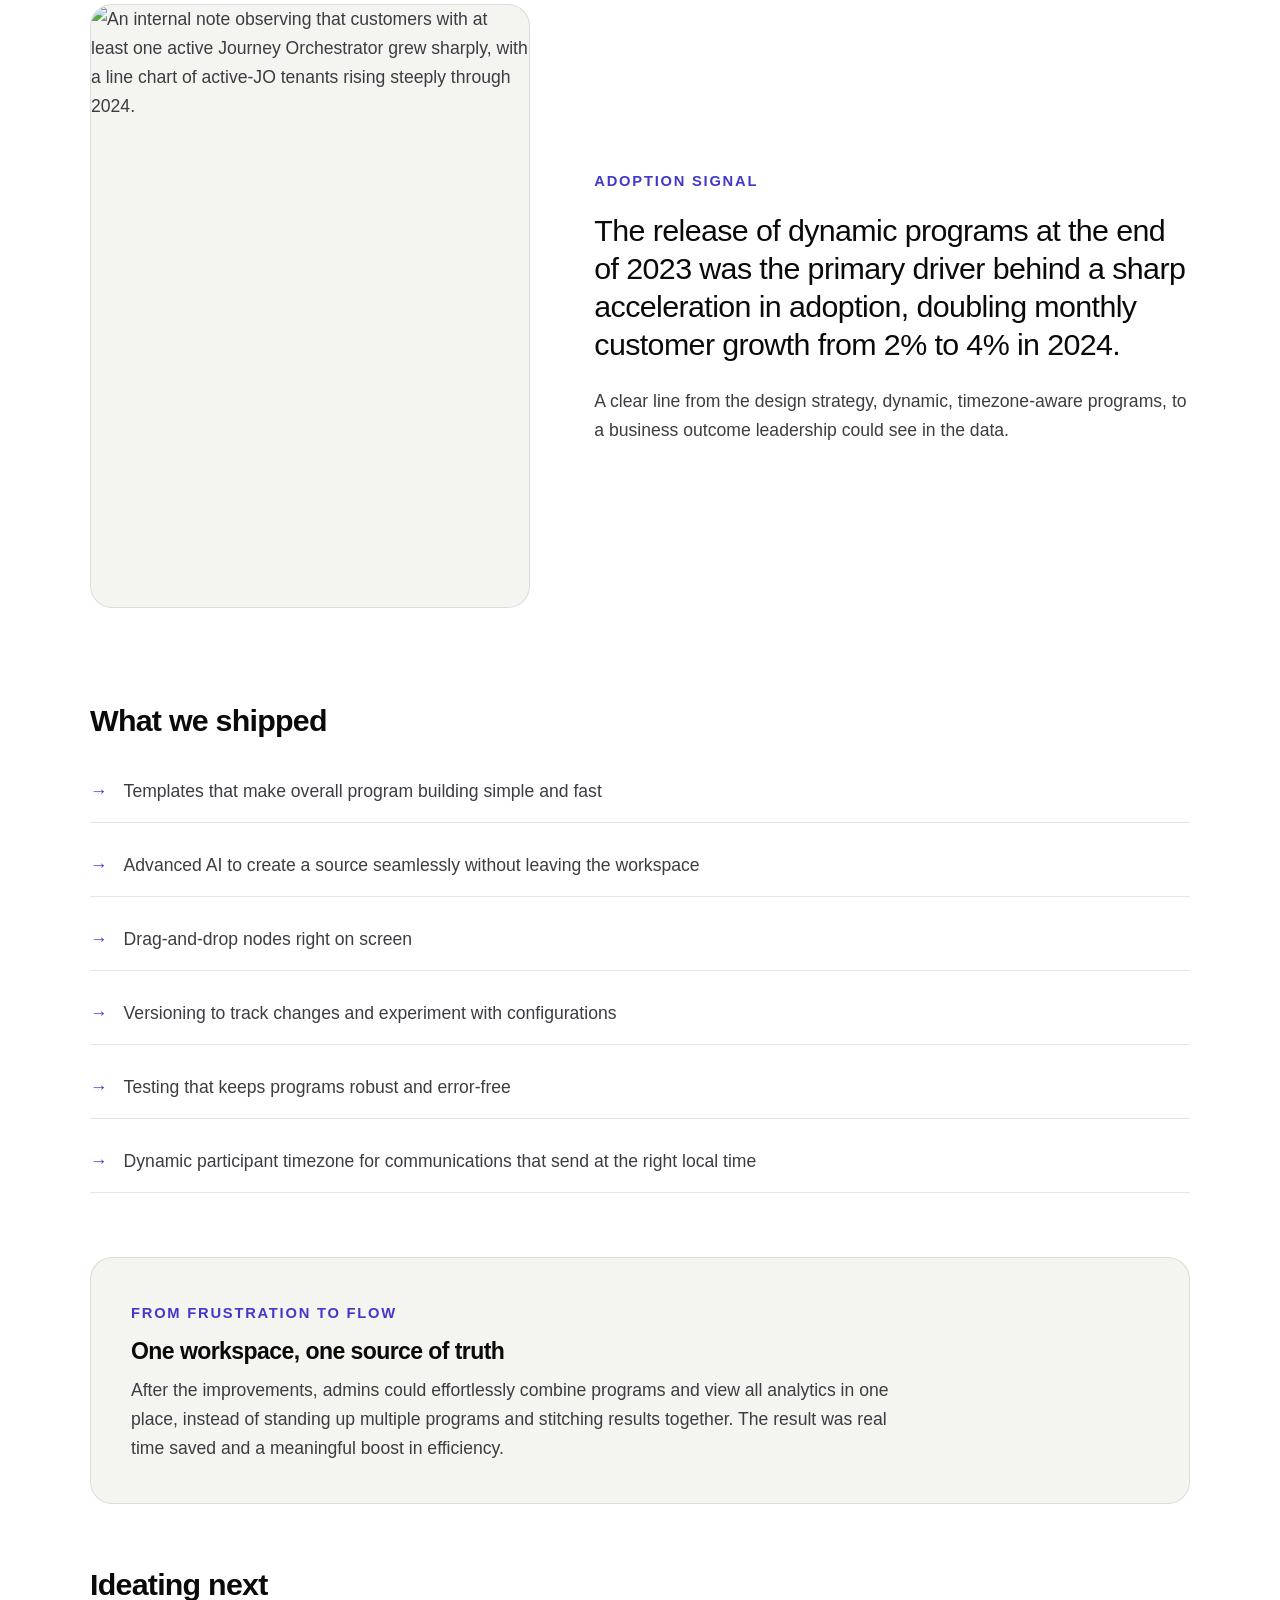
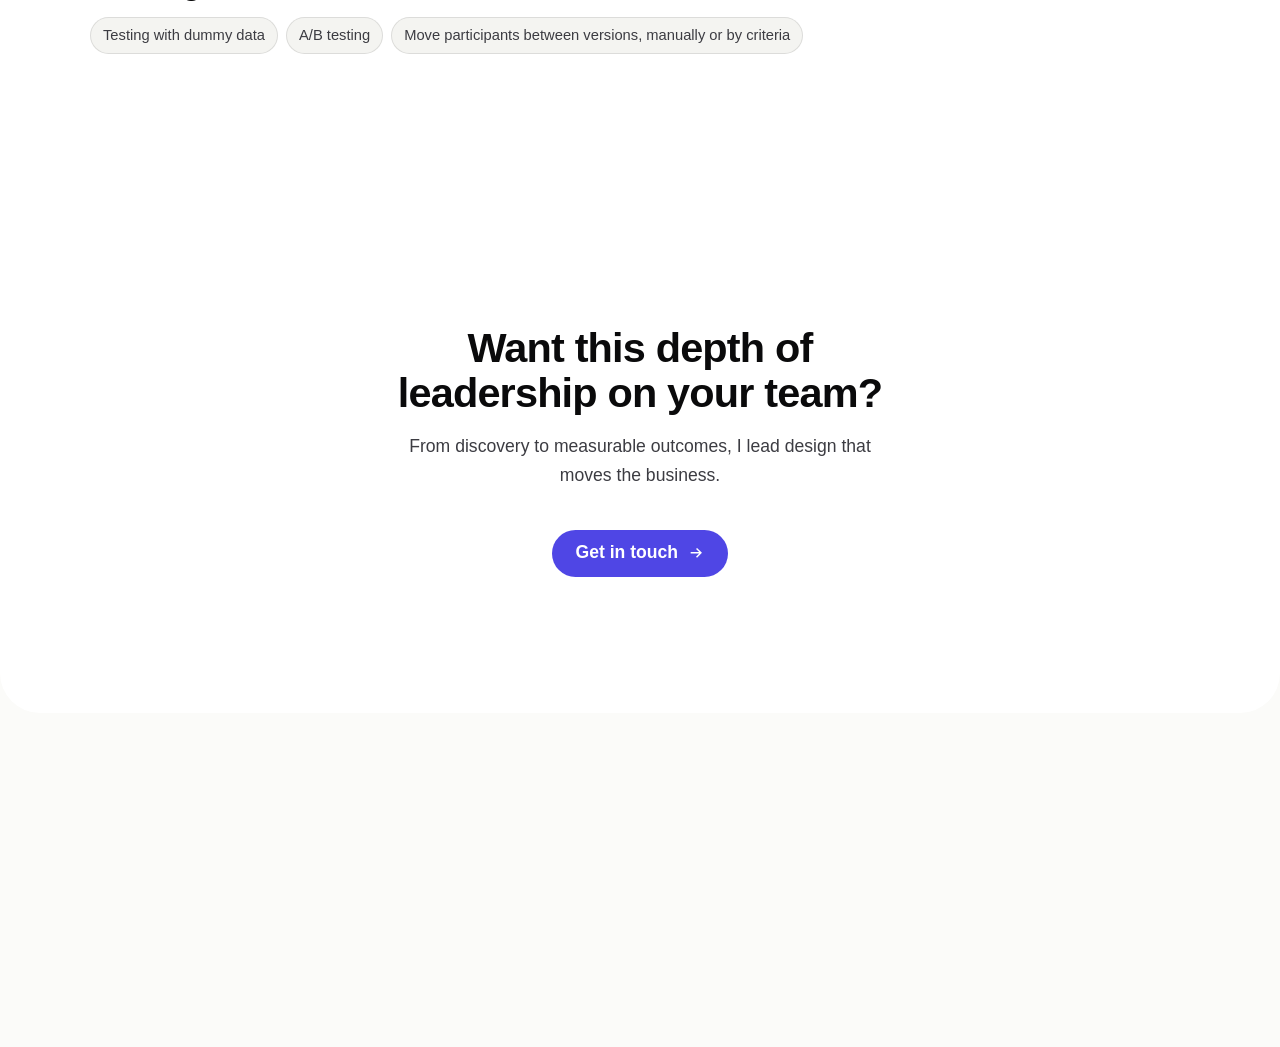
==== commit b240d118: "Add /home-v2 redesigned homepage preview; image lightbox; diagram dot-frame - New /home-v2 (noindex " ====
--- a/journey-orchestrator/index.html
+++ b/journey-orchestrator/index.html
@@ -480,8 +480,10 @@
           </ol>
 
           <figure class="figure figure--pad" data-reveal style="margin-top:var(--space-2xl)">
-            <img src="/assets/user-flow.png" width="2000" height="638" loading="lazy"
-                 alt="A program lifecycle flow diagram: Program List to Draft Program, a decision point to Test Program, then Active Program with edit, pause and stop options leading to a working draft that can be published or discarded." />
+            <div class="dot-frame">
+              <img src="/assets/user-flow.png" width="2000" height="638" loading="lazy"
+                   alt="A program lifecycle flow diagram: Program List to Draft Program, a decision point to Test Program, then Active Program with edit, pause and stop options leading to a working draft that can be published or discarded." />
+            </div>
             <figcaption>The program lifecycle, designing the states and transitions before designing screens.</figcaption>
           </figure>
         </div>
--- a/styles.css
+++ b/styles.css
@@ -331,11 +331,7 @@
   height: auto;
   border-radius: 24px;
   box-shadow: 0 16px 48px rgba(15, 23, 42, 0.10);
-  transition: transform 250ms ease, box-shadow 250ms ease;
-}
-.figure:hover img {
-  transform: translateY(-4px);
-  box-shadow: 0 28px 70px rgba(15, 23, 42, 0.14);
+  cursor: zoom-in;
 }
 .figure video {
   display: block;
@@ -393,6 +389,67 @@
 }
 .media-placeholder--wide { aspect-ratio: 21 / 9; }
 
+/* Dotted backdrop frame for diagrams (tiled radial-gradient, no image dependency) */
+:root { --dot: rgba(10, 10, 11, 0.12); }
+@media (prefers-color-scheme: dark) { :root:not([data-theme="light"]) { --dot: rgba(255, 255, 255, 0.10); } }
+:root[data-theme="dark"] { --dot: rgba(255, 255, 255, 0.10); }
+:root[data-theme="light"] { --dot: rgba(10, 10, 11, 0.12); }
+.dot-frame {
+  background-color: var(--surface-2);
+  background-image: radial-gradient(var(--dot) 1.5px, transparent 1.6px);
+  background-size: 24px 24px;
+  background-position: center;
+  border: 1px solid var(--line);
+  border-radius: 24px;
+  padding: clamp(20px, 4vw, 56px);
+}
+.dot-frame img { box-shadow: none; border-radius: 0; background: transparent; }
+
+/* Image lightbox (click to enlarge) */
+.lightbox {
+  position: fixed;
+  inset: 0;
+  z-index: 1000;
+  display: flex;
+  align-items: center;
+  justify-content: center;
+  padding: 2.5vmin;
+  background: rgba(8, 8, 10, 0.82);
+  opacity: 0;
+  visibility: hidden;
+  transition: opacity 200ms ease, visibility 200ms ease;
+}
+.lightbox.is-open { opacity: 1; visibility: visible; }
+.lightbox__img {
+  max-width: 80vw;
+  max-height: 80vh;
+  width: auto;
+  height: auto;
+  object-fit: contain;
+  border-radius: 10px;
+  background: var(--surface);
+  box-shadow: 0 30px 80px rgba(0, 0, 0, 0.5);
+  cursor: zoom-out;
+}
+.lightbox__close {
+  position: absolute;
+  top: max(16px, 3vmin);
+  right: max(16px, 3vmin);
+  width: 44px;
+  height: 44px;
+  display: grid;
+  place-items: center;
+  border-radius: 50%;
+  border: 0;
+  background: rgba(255, 255, 255, 0.14);
+  color: #fff;
+  cursor: pointer;
+  transition: background 150ms ease;
+}
+.lightbox__close:hover { background: rgba(255, 255, 255, 0.26); }
+.lightbox__close svg { width: 22px; height: 22px; }
+@media (prefers-reduced-motion: reduce) { .lightbox { transition: none; } }
+
 /* Standalone media: keep full width, use the asset's own height (no letterbox) */
 .figure--media video {
   width: 100%;
@@ -424,7 +481,7 @@
   line-height: 1;
   font-feature-settings: "tnum" 1;
 }
-.stat__value .unit { font-size: 0.5em; color: var(--accent-ink); vertical-align: super; }
+.stat__value .unit { font-size: 0.5em; color: var(--accent-ink); vertical-align: baseline; margin-left: 0.06em; }
 .stat__label { margin-top: var(--space-sm); color: var(--ink-2); font-size: var(--step-0); }
 .stat__sub { color: var(--muted); font-size: var(--step--1); margin-top: 0.25rem; }
 
@@ -1444,3 +1501,181 @@
     flex-basis: 86%;
   }
 }
+
+
+/* ============================================================
+   Home v2 (preview) — scoped under .hp, built on design tokens
+   ============================================================ */
+.hp .container { max-width: 1180px; }
+.hp-section { padding-top: clamp(80px, 12vw, 140px); }
+.hp-h2 { margin: 18px 0 0; max-width: 780px; font-size: clamp(34px, 4.4vw, 52px); line-height: 1.04; font-weight: 700; letter-spacing: -0.03em; color: var(--ink); }
+.hp-kicker-row { display: flex; align-items: baseline; gap: 14px; flex-wrap: wrap; }
+.hp-kicker-note { font-size: 13px; color: var(--muted); }
+.hp-section__intro { margin: 16px 0 0; max-width: 660px; font-size: 24px; line-height: 1.4; font-weight: 500; color: var(--ink); }
+
+/* buttons */
+.btn--ghost { background: transparent; color: var(--ink); border: 1px solid var(--line); }
+.btn--ghost:hover { background: var(--surface-2); }
+.btn--lg { font-size: 17px; padding: 17px 34px; }
+
+/* hero */
+.hp-hero { padding-top: clamp(64px, 9vw, 104px); }
+.hp-hero__title { margin: var(--space-lg) 0 0; max-width: 14ch; font-size: clamp(48px, 7vw, 92px); line-height: 0.98; font-weight: 700; letter-spacing: -0.035em; color: var(--ink); text-wrap: balance; }
+.hp-hero__lead { margin: 34px 0 0; max-width: 600px; font-size: 19px; line-height: 1.55; color: var(--muted); }
+.hp-chips { margin: 24px 0 0; display: flex; gap: 10px; flex-wrap: wrap; }
+.hp-chip { font-size: 13px; font-weight: 500; color: var(--ink-2); background: var(--surface-2); padding: 7px 13px; border-radius: 999px; }
+.hp-hero__cta { margin: 38px 0 0; display: flex; gap: 14px; flex-wrap: wrap; }
+.hp-stats { margin: 72px 0 0; border-top: 1px solid var(--line); padding-top: 42px; display: grid; grid-template-columns: repeat(3, 1fr); gap: 32px; max-width: 760px; }
+.hp-stat__v { font-size: 42px; font-weight: 700; letter-spacing: -0.03em; color: var(--ink); line-height: 1; }
+.hp-stat__u { color: var(--accent); font-size: 0.48em; font-weight: 700; vertical-align: baseline; margin-left: 0.08em; }
+.hp-stat__l { margin-top: 10px; font-size: 15px; color: var(--muted); }
+
+/* what I lead */
+.hp-lead-grid { margin: 48px 0 0; display: grid; grid-template-columns: 1fr 1fr; gap: 18px; }
+.hp-lead-card { border: 1px solid var(--line); border-radius: 20px; background: var(--surface); padding: 34px; }
+.hp-lead-card__head { display: flex; align-items: center; gap: 12px; margin-bottom: 18px; }
+.hp-lead-icon { width: 40px; height: 40px; border-radius: 11px; display: flex; align-items: center; justify-content: center; font-size: 13px; font-weight: 700; flex-shrink: 0; }
+.hp-lead-icon--dark { background: #0f0f0f; color: #fff; }
+.hp-lead-icon--tint { background: var(--accent-soft); color: var(--accent-ink); }
+.hp-lead-card__kicker { font-size: 11px; font-weight: 600; letter-spacing: 0.08em; text-transform: uppercase; color: var(--accent-ink); }
+.hp-lead-card__title { margin: 0 0 12px; font-size: 23px; font-weight: 700; letter-spacing: -0.01em; color: var(--ink); }
+.hp-lead-card__desc { margin: 0 0 16px; font-size: 15px; line-height: 1.55; color: var(--muted); }
+.hp-bullets { margin: 0; padding: 0; list-style: none; display: flex; flex-direction: column; gap: 10px; }
+.hp-bullets li { display: flex; gap: 10px; font-size: 14px; line-height: 1.45; color: var(--ink-2); }
+.hp-arrow { color: var(--accent); font-weight: 700; flex-shrink: 0; }
+.hp-mini-grid { margin: 18px 0 0; display: grid; grid-template-columns: repeat(4, 1fr); gap: 18px; }
+.hp-mini-card { border: 1px solid var(--line); border-radius: 16px; padding: 24px; background: var(--surface); }
+.hp-mini-card h3 { margin: 0 0 10px; font-size: 17px; font-weight: 600; color: var(--ink); }
+.hp-mini-card p { margin: 0; font-size: 14px; line-height: 1.5; color: var(--muted); }
+
+/* featured transformation */
+.hp-featured { display: grid; grid-template-columns: 1.05fr 1.25fr; margin: 40px 0 0; border: 1px solid var(--line); border-radius: 24px; background: var(--surface); overflow: hidden; box-shadow: 0 1px 2px rgba(20,19,15,.04); text-decoration: none; color: inherit; transition: box-shadow .4s ease; }
+.hp-featured:hover { box-shadow: 0 30px 70px -50px rgba(20,19,15,.5); }
+.hp-featured__text { padding: 52px 48px; }
+.hp-featured__title { margin: 24px 0 0; font-size: 30px; line-height: 1.12; font-weight: 700; letter-spacing: -0.02em; color: var(--ink); }
+.hp-featured__desc { margin: 18px 0 0; font-size: 16px; line-height: 1.6; color: var(--muted); }
+.hp-tags { display: flex; gap: 8px; flex-wrap: wrap; }
+.hp-tag { font-size: 12px; font-weight: 500; color: var(--ink-2); background: var(--surface-2); padding: 6px 12px; border-radius: 999px; }
+.hp-tag--accent { color: var(--accent-ink); background: var(--accent-soft); font-weight: 600; }
+.hp-tag--solid { background: var(--surface); border: 1px solid var(--line); color: var(--ink); font-weight: 600; }
+.hp-chiplist { margin: 30px 0 0; display: flex; flex-wrap: wrap; gap: 8px; }
+.hp-chiplist span { font-size: 12px; color: var(--ink-2); background: var(--bg); border: 1px solid var(--line); padding: 6px 11px; border-radius: 8px; }
+.hp-metrics { margin: 32px 0 0; display: grid; grid-template-columns: repeat(2, 1fr); gap: 24px 20px; }
+.hp-metric__v { font-size: 32px; font-weight: 700; letter-spacing: -0.02em; color: var(--ink); }
+.hp-metric__u { font-size: 0.56em; color: var(--accent); vertical-align: baseline; margin-left: 0.06em; }
+.hp-metric__l { margin-top: 4px; font-size: 13px; color: var(--muted); }
+.hp-featured .link-arrow { margin-top: 38px; }
+.hp-featured__media { position: relative; background: linear-gradient(var(--surface-2), var(--bg)); border-left: 1px solid var(--line); padding: 32px; overflow: hidden; }
+
+/* program builder mock */
+.hp-mock { height: 100%; min-height: 320px; background: var(--surface); border: 1px solid var(--line); border-radius: 16px; box-shadow: 0 24px 60px -36px rgba(20,19,15,.3); overflow: hidden; display: flex; flex-direction: column; }
+.hp-mock__bar { display: flex; align-items: center; gap: 10px; padding: 13px 16px; border-bottom: 1px solid var(--line); }
+.hp-mock__dot { width: 9px; height: 9px; border-radius: 50%; }
+.hp-mock__name { margin-left: 8px; font-size: 12px; font-weight: 600; color: var(--ink-2); }
+.hp-mock__pill { margin-left: auto; font-size: 11px; font-weight: 600; color: var(--accent-ink); background: var(--accent-soft); padding: 4px 9px; border-radius: 999px; }
+.hp-mock__canvas { flex: 1; padding: 26px 22px; background-image: radial-gradient(var(--line) 1px, transparent 1px); background-size: 18px 18px; display: flex; flex-direction: column; gap: 14px; }
+.hp-node-row { display: flex; align-items: center; gap: 12px; }
+.hp-node-row > .hp-node { display: flex; align-items: center; gap: 9px; flex: 1; }
+.hp-node-split > .hp-node { flex: 1; }
+.hp-node { background: var(--surface); border: 1px solid var(--line); border-radius: 10px; padding: 12px 14px; box-shadow: 0 2px 8px -4px rgba(20,19,15,.18); }
+.hp-node--dashed { border: 1px dashed rgba(79,71,229,.4); box-shadow: none; }
+.hp-node--dark { background: #0f0f0f; border: 0; box-shadow: none; }
+.hp-node__top { display: flex; align-items: center; gap: 9px; }
+.hp-node__ic { width: 24px; height: 24px; border-radius: 7px; display: flex; align-items: center; justify-content: center; font-size: 12px; font-weight: 700; flex-shrink: 0; }
+.hp-node__ic--tint { background: var(--accent-soft); color: var(--accent-ink); }
+.hp-node__ic--green { background: #eef6f0; color: #3a9e5e; }
+.hp-node__ic--glass { background: rgba(255,255,255,.12); color: #fff; font-size: 11px; }
+.hp-node__name { font-size: 13px; font-weight: 600; color: var(--ink); }
+.hp-node__name--light { color: #fff; }
+.hp-node__ab { margin-left: auto; font-size: 10px; font-weight: 600; color: #9a96f2; }
+.hp-node-meta { font-size: 11px; color: var(--muted); white-space: nowrap; }
+.hp-node-stem { width: 1px; height: 14px; background: var(--line); margin-left: 26px; }
+.hp-node-split { display: flex; gap: 12px; }
+.hp-node__bar { margin-top: 9px; height: 5px; border-radius: 3px; background: linear-gradient(90deg, var(--accent) var(--fill), var(--line) var(--fill)); }
+.hp-node__hint { margin-top: 9px; font-size: 10px; color: var(--accent); font-weight: 600; }
+
+/* inside JO */
+.hp-center { text-align: center; }
+.hp-pill { display: inline-flex; align-items: center; gap: 7px; font-size: 12px; font-weight: 600; color: var(--accent-ink); background: var(--accent-soft); padding: 6px 13px; border-radius: 999px; }
+.hp-pill__dot { width: 6px; height: 6px; border-radius: 50%; background: var(--accent); }
+.hp-center__title { margin: 16px auto 0; max-width: 30ch; font-size: clamp(24px, 3vw, 34px); font-weight: 700; letter-spacing: -0.02em; color: var(--ink); }
+.hp-platform { margin: 34px auto 0; max-width: 420px; display: flex; align-items: center; gap: 12px; justify-content: center; background: #0f0f0f; border-radius: 14px; padding: 16px 22px; }
+.hp-platform__ic { width: 30px; height: 30px; border-radius: 9px; background: var(--accent); color: #fff; display: flex; align-items: center; justify-content: center; font-size: 13px; font-weight: 700; }
+.hp-platform__name { font-size: 15px; font-weight: 600; color: #fff; }
+.hp-platform__tag { margin-left: 6px; font-size: 11px; font-weight: 600; color: #9a96f2; background: rgba(255,255,255,.08); padding: 4px 9px; border-radius: 999px; }
+.hp-connector { position: relative; height: 56px; max-width: 680px; margin: 0 auto; }
+.hp-connector svg { width: 100%; height: 100%; display: block; }
+@keyframes dashflow { to { stroke-dashoffset: -28; } }
+.hp .jo-conn { animation: dashflow 1.1s linear infinite; }
+.hp-cap-grid { max-width: 680px; margin: 0 auto; display: grid; grid-template-columns: 1fr 1fr; gap: 18px; }
+.hp-cap-card { display: block; border: 1px solid var(--line); border-radius: 18px; background: var(--surface); padding: 24px; text-decoration: none; color: inherit; transition: border-color .3s, box-shadow .3s; }
+.hp-cap-card:hover { border-color: var(--accent); box-shadow: 0 18px 40px -28px rgba(20,19,15,.4); }
+.hp-cap-card__top { display: flex; align-items: center; justify-content: space-between; margin-bottom: 14px; }
+.hp-cap-tag { font-size: 10px; font-weight: 600; letter-spacing: 0.06em; color: var(--accent-ink); background: var(--accent-soft); padding: 4px 8px; border-radius: 6px; }
+.hp-cap-note { font-size: 11px; color: var(--muted); }
+.hp-cap-mock { background: var(--bg); border: 1px solid var(--line); border-radius: 10px; padding: 11px; margin-bottom: 16px; display: flex; flex-direction: column; gap: 7px; }
+.hp-cap-row { display: flex; align-items: center; justify-content: space-between; font-size: 11px; font-weight: 600; color: var(--ink); }
+.hp-cap-row--accent { background: var(--accent-soft); border-radius: 6px; padding: 6px 8px; color: var(--accent-ink); }
+.hp-cap-ok { color: #3a9e5e; font-size: 10px; }
+.hp-cap-meter { display: flex; align-items: center; gap: 8px; }
+.hp-cap-meter > span { font-size: 10px; color: var(--muted); width: 34px; }
+.hp-cap-bar { flex: 1; height: 6px; border-radius: 3px; background: linear-gradient(90deg, var(--accent) var(--fill), var(--line) var(--fill)); }
+.hp-cap-card h4 { margin: 0 0 8px; font-size: 19px; font-weight: 700; color: var(--ink); }
+.hp-cap-card p { margin: 0; font-size: 14px; line-height: 1.5; color: var(--muted); }
+
+/* accessibility program */
+.hp-a11y { padding: clamp(40px, 6vw, 80px) clamp(24px, 4vw, 48px); background: var(--surface-2); border-radius: 28px; display: grid; grid-template-columns: 0.95fr 1.35fr; gap: 56px; align-items: start; }
+.hp-a11y__desc { margin: 20px 0 0; font-size: 16px; line-height: 1.6; color: var(--muted); }
+.hp-a11y__lead .hp-tags { margin-top: 28px; }
+.hp-a11y__lead .link-arrow { margin-top: 26px; }
+.hp-a11y__grid { display: grid; grid-template-columns: repeat(3, 1fr); gap: 12px; }
+.hp-step { background: var(--surface); border: 1px solid var(--line); border-radius: 12px; padding: 16px; }
+.hp-step__k { font-size: 11px; font-weight: 600; letter-spacing: 0.05em; text-transform: uppercase; color: var(--accent-ink); margin-bottom: 6px; }
+.hp-step__d { font-size: 13px; color: var(--ink-2); line-height: 1.4; }
+.hp-step--accent { background: var(--accent); color: #fff; display: flex; align-items: center; font-size: 13px; font-weight: 600; line-height: 1.4; border: 0; }
+
+/* leadership impact */
+.hp-impact { display: grid; grid-template-columns: 0.9fr 1.4fr; gap: 56px; align-items: start; }
+.hp-impact__aside { position: sticky; top: 110px; }
+.hp-impact__stats { margin: 30px 0 0; display: grid; grid-template-columns: 1fr 1fr; gap: 24px; }
+.hp-impact-row { display: flex; gap: 22px; padding: 24px 0; border-top: 1px solid var(--line); }
+.hp-impact__rows .hp-impact-row:last-child { border-bottom: 1px solid var(--line); }
+.hp-impact-row__n { font-size: 14px; font-weight: 600; color: var(--accent); min-width: 32px; }
+.hp-impact-row h3 { margin: 0 0 5px; font-size: 20px; font-weight: 700; letter-spacing: -0.01em; color: var(--ink); }
+.hp-impact-row p { margin: 0; font-size: 15px; line-height: 1.55; color: var(--muted); }
+
+/* outcomes */
+.hp-outcomes { margin: 50px 0 0; border: 1px solid var(--line); border-radius: 24px; overflow: hidden; background: var(--surface); display: grid; grid-template-columns: repeat(3, 1fr); }
+.hp-outcome { padding: 40px 32px; border-right: 1px solid var(--line); border-bottom: 1px solid var(--line); }
+.hp-outcomes .hp-outcome:nth-child(3n) { border-right: 0; }
+.hp-outcomes .hp-outcome:nth-last-child(-n+3) { border-bottom: 0; }
+.hp-outcome__v { font-size: clamp(40px, 4.4vw, 56px); font-weight: 700; letter-spacing: -0.04em; color: var(--ink); line-height: 1; }
+.hp-outcome__u { font-size: 0.43em; color: var(--accent); vertical-align: baseline; margin-left: 0.06em; }
+.hp-outcome__l { margin-top: 12px; font-size: 14px; color: var(--muted); }
+
+/* contact */
+.hp-contact { text-align: center; padding-bottom: clamp(100px, 14vw, 150px); }
+.hp-contact__title { margin: 0 auto; max-width: 700px; font-size: clamp(34px, 5vw, 60px); line-height: 1.02; font-weight: 700; letter-spacing: -0.035em; color: var(--ink); text-wrap: balance; }
+.hp-contact__lead { margin: 22px auto 0; max-width: 520px; font-size: 18px; line-height: 1.55; color: var(--muted); }
+.hp-contact .btn { margin-top: 34px; }
+
+/* responsive */
+@media (max-width: 980px) {
+  .hp-featured { grid-template-columns: 1fr; }
+  .hp-featured__media { border-left: 0; border-top: 1px solid var(--line); }
+  .hp-a11y { grid-template-columns: 1fr; gap: 32px; }
+  .hp-impact { grid-template-columns: 1fr; gap: 32px; }
+  .hp-impact__aside { position: static; }
+  .hp-mini-grid { grid-template-columns: repeat(2, 1fr); }
+}
+@media (max-width: 760px) {
+  .hp-lead-grid { grid-template-columns: 1fr; }
+  .hp-mini-grid { grid-template-columns: 1fr; }
+  .hp-a11y__grid { grid-template-columns: repeat(2, 1fr); }
+  .hp-cap-grid { grid-template-columns: 1fr; }
+  .hp-outcomes { grid-template-columns: 1fr; }
+  .hp-outcomes .hp-outcome { border-right: 0; }
+  .hp-stats { grid-template-columns: 1fr; gap: 22px; }
+  .hp-featured__text { padding: 32px 24px; }
+}
+@media (prefers-reduced-motion: reduce) { .hp .jo-conn { animation: none; } }
